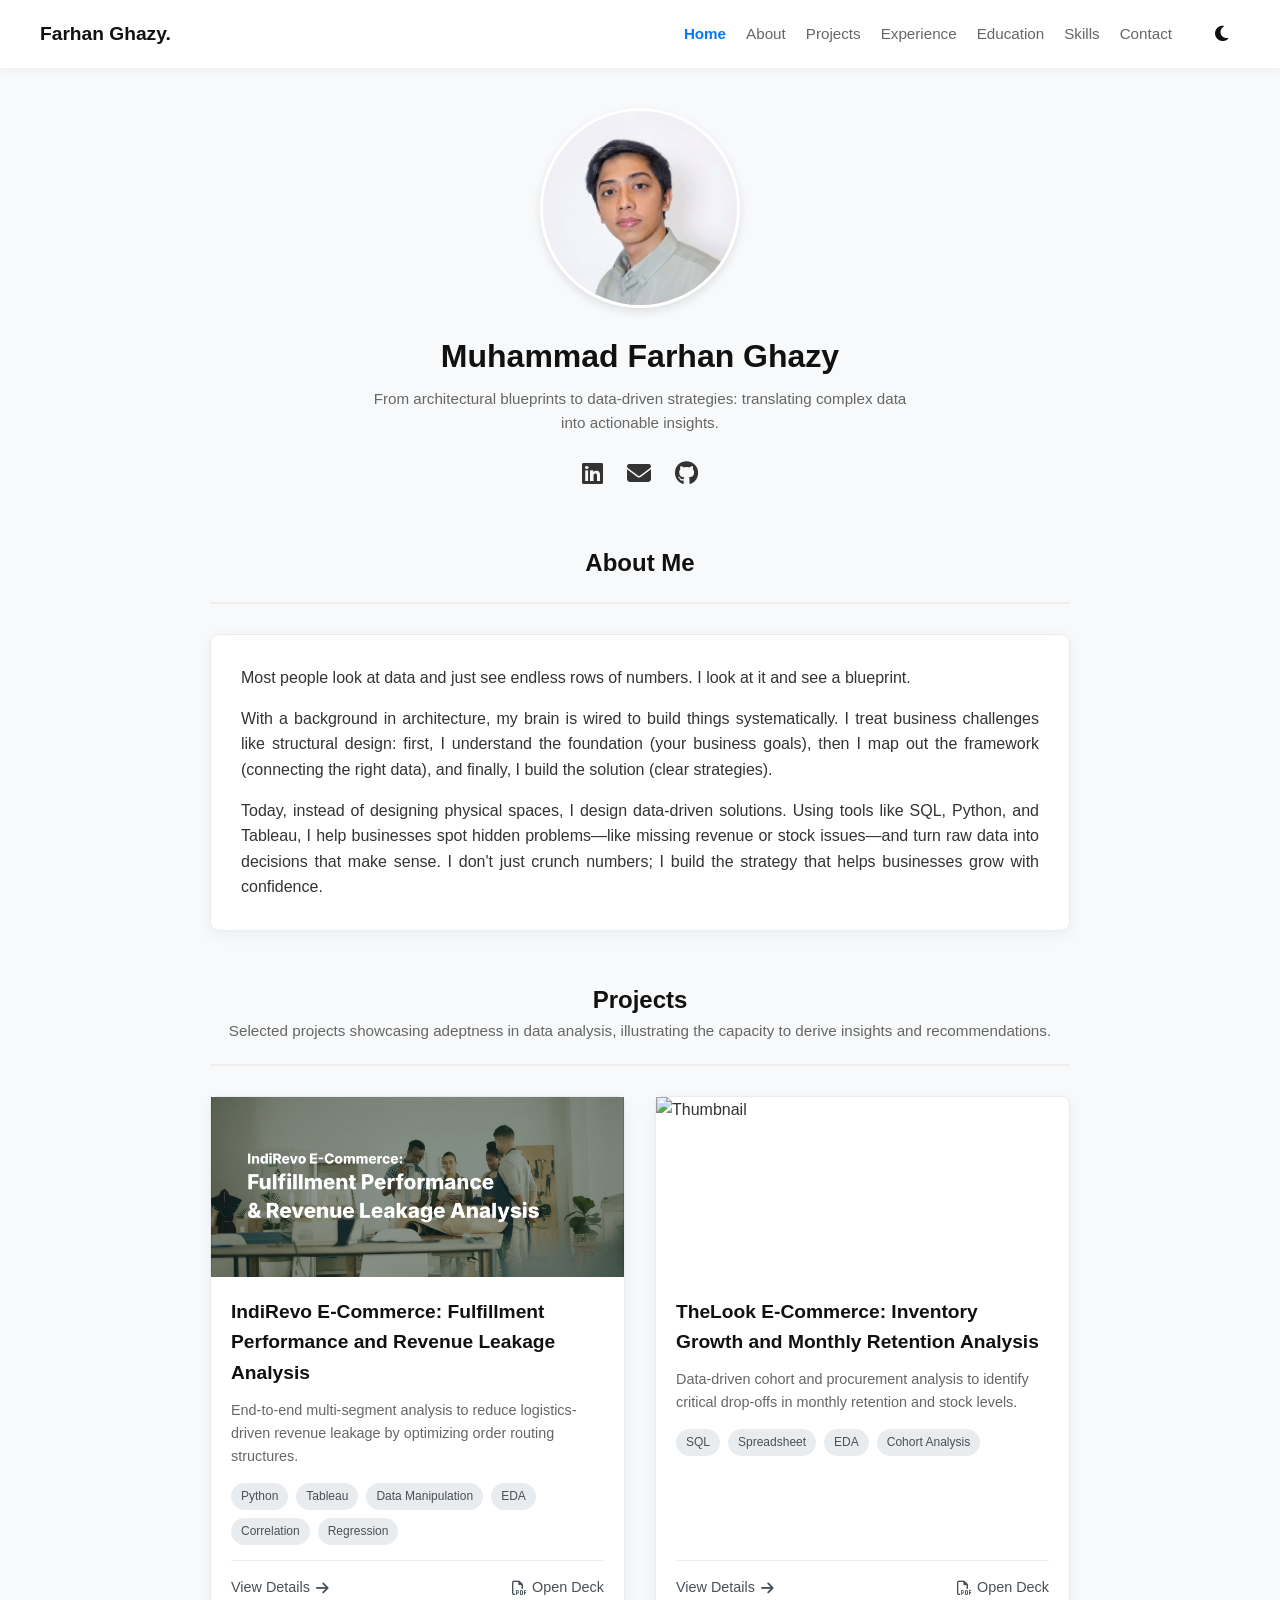
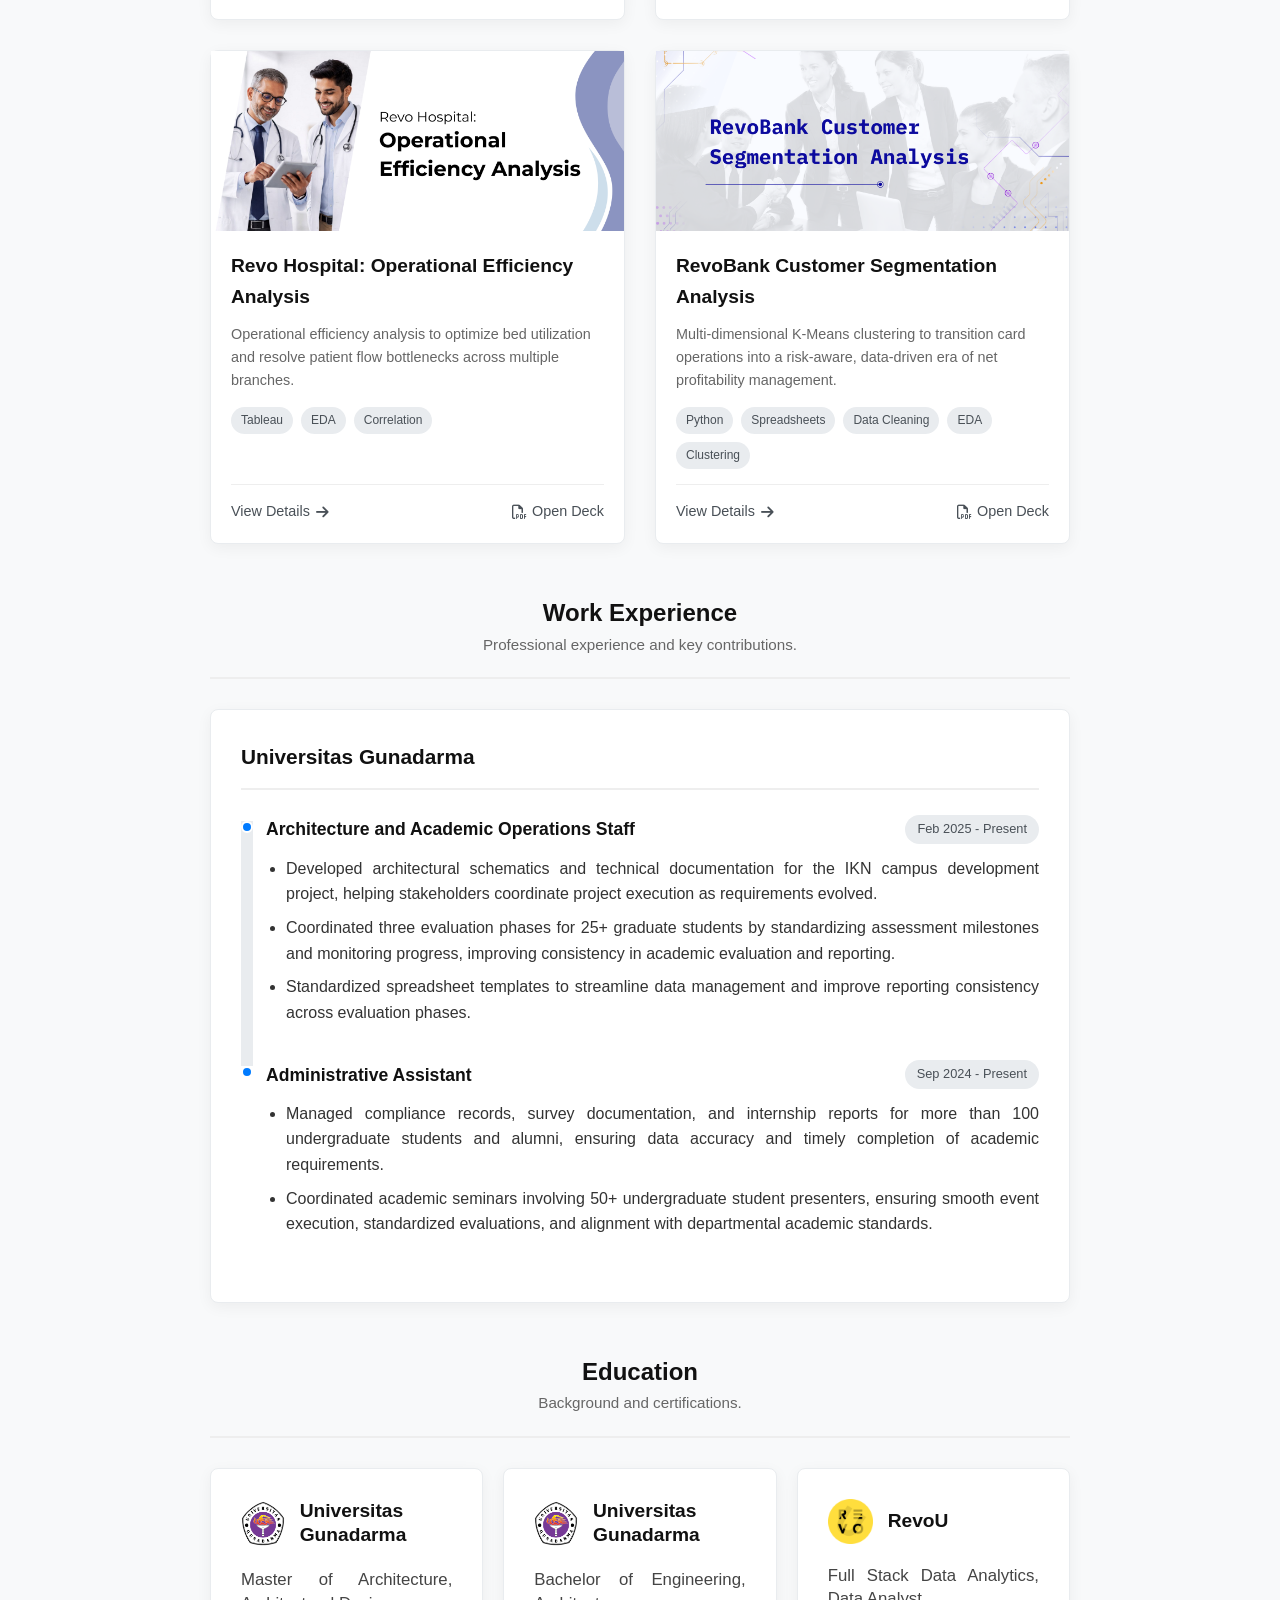
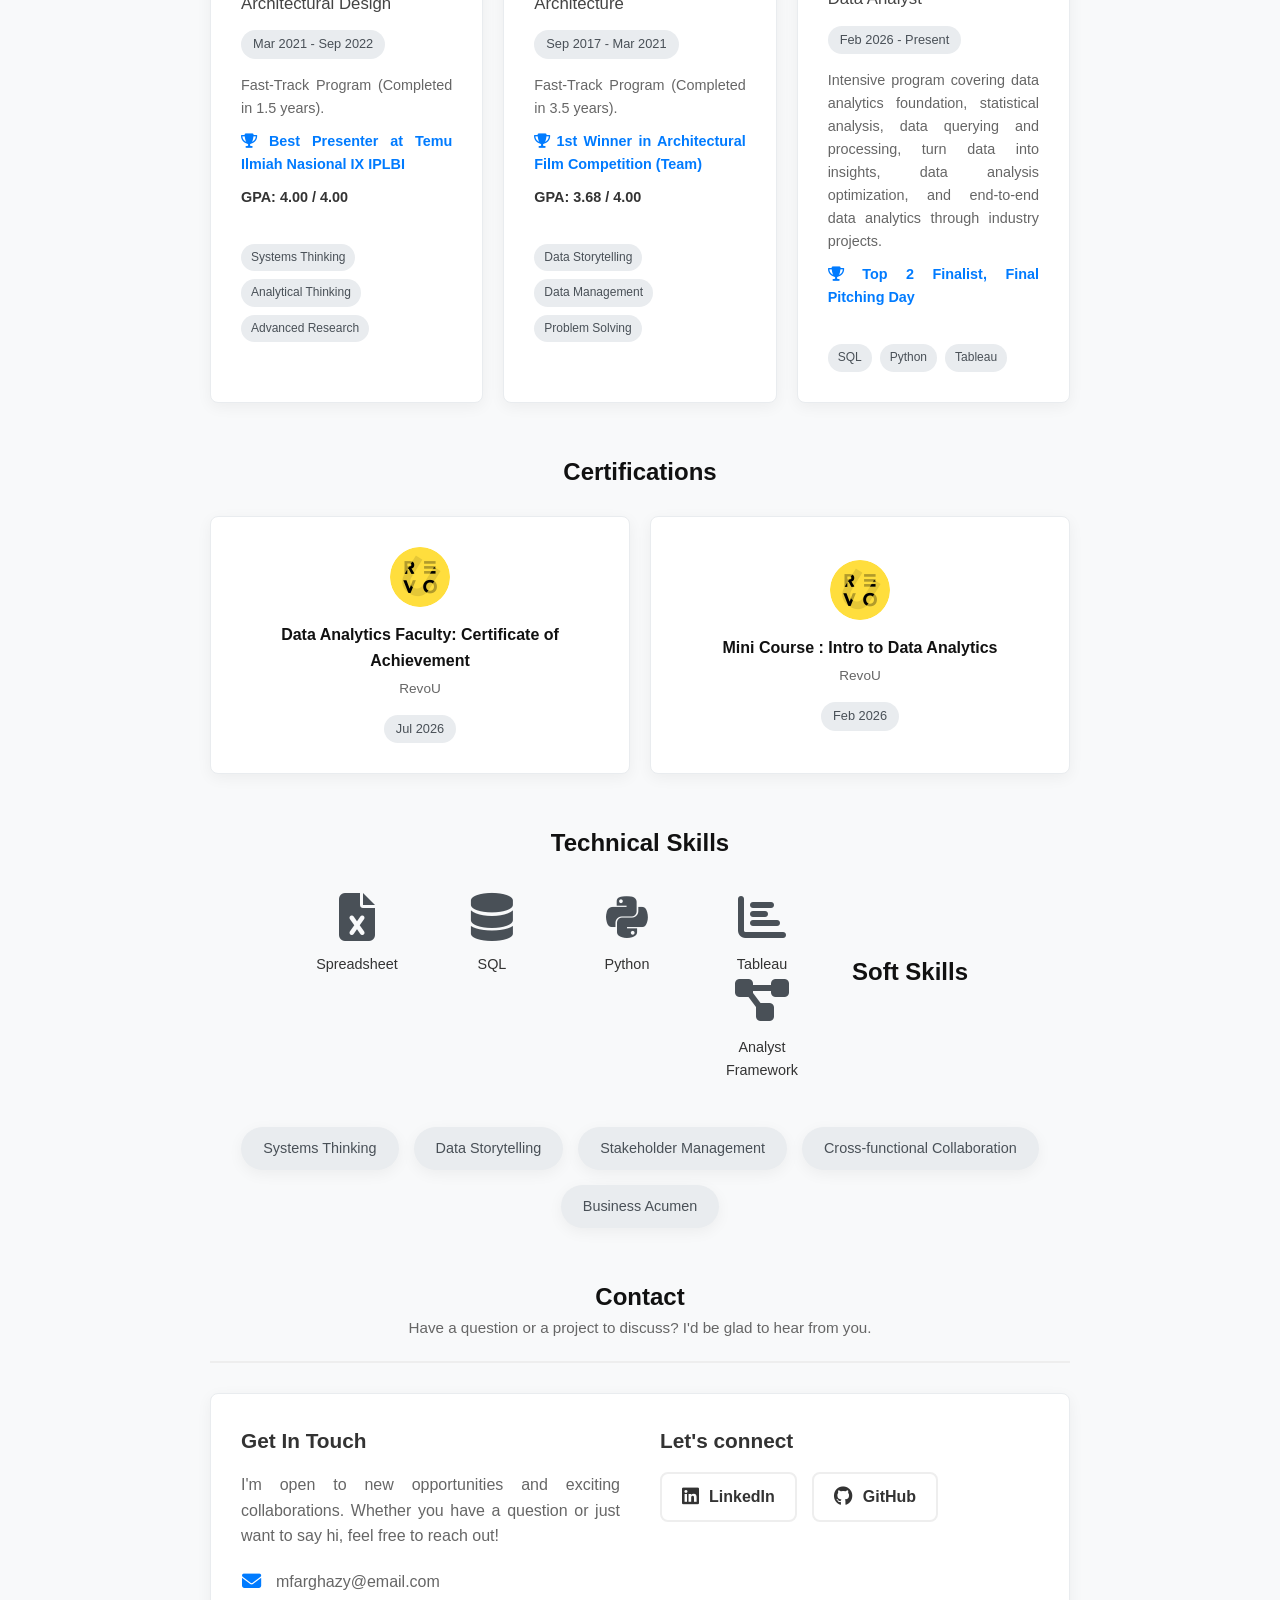
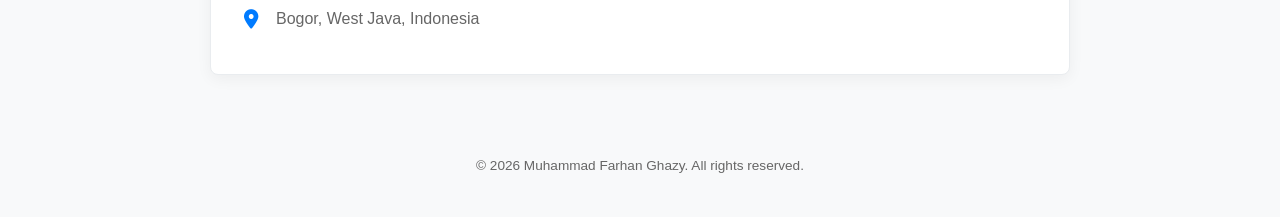
==== index.html @ daf6db49 "Add Analyst Framework to tech skills section" ====
<!DOCTYPE html>
<html lang="id">
<head>
    <meta charset="UTF-8">
    <meta name="viewport" content="width=device-width, initial-scale=1.0">
    <title>Muhammad Farhan Ghazy - Portfolio</title>
    <link rel="stylesheet" href="style.css">
    <link rel="stylesheet" href="https://cdnjs.cloudflare.com/ajax/libs/font-awesome/6.4.0/css/all.min.css">
</head>
<body>

    <nav class="navbar">
        <div class="nav-container">
            <span class="logo">Farhan Ghazy.</span>
            <div class="nav-links">
                <a href="#home">Home</a>
                <a href="#about">About</a>
                <a href="#projects">Projects</a>
                <a href="#experience">Experience</a>
                <a href="#education">Education</a>
                <a href="#skills">Skills</a>
                <a href="#contact">Contact</a>
                
                <button id="theme-toggle" class="theme-toggle-btn" title="Switch to dark mode">
                    <i class="fas fa-moon"></i>
                </button>
            </div>
        </div>
    </nav>

    <header id="home" class="profile-container">
        <img src="profile.jpeg" alt="Foto Profil" class="profile-img">
        <h1>Muhammad Farhan Ghazy</h1>
        <p class="bio">From architectural blueprints to data-driven strategies: translating complex data into actionable insights.</p>
        
        <div class="social-links">
            <a href="https://www.linkedin.com/in/muhammad-farhan-ghazy/" target="_blank"><i class="fab fa-linkedin"></i></a>
            <a href="mailto:mfarghazy@email.com"><i class="fas fa-envelope"></i></a>
            <a href="https://github.com/mfarghazy" target="_blank"><i class="fab fa-github"></i></a>
        </div>
    </header>

    <section id="about" class="portfolio-section">
        <h2 class="center-title" style="border-bottom: none; padding-bottom: 0;">About Me</h2>
        <p style="text-align: center; color: var(--text-muted); font-size: 0.95rem; margin-top: -10px; margin-bottom: 30px; border-bottom: 2px solid var(--border-divider); padding-bottom: 20px;">
        </p>
        
        <div class="company-card" style="margin-top: 0;">
            <p style="margin-bottom: 15px;">Most people look at data and just see endless rows of numbers. I look at it and see a blueprint.</p> 
           <p style="margin-bottom: 15px;">With a background in architecture, my brain is wired to build things systematically. I treat business challenges like structural design: first, I understand the foundation (your business goals), then I map out the framework (connecting the right data), and finally, I build the solution (clear strategies).</p>
            <p>Today, instead of designing physical spaces, I design data-driven solutions. Using tools like SQL, Python, and Tableau, I help businesses spot hidden problems—like missing revenue or stock issues—and turn raw data into decisions that make sense. I don't just crunch numbers; I build the strategy that helps businesses grow with confidence.</p>
        </div>
    </section>

    <script>
        const toggleBtn = document.querySelector('#theme-toggle');
        const icon = toggleBtn.querySelector('i');
        const currentTheme = localStorage.getItem('theme');

        // Cek tema yang tersimpan
        if (currentTheme) {
            document.body.classList.add(currentTheme);
            if (currentTheme === 'dark-mode') {
                icon.classList.replace('fa-moon', 'fa-sun');
                toggleBtn.title = "Switch to light mode";
            }
        }

        // Fungsi saat tombol di-klik
        toggleBtn.addEventListener('click', function() {
            document.body.classList.toggle('dark-mode');
            
            if (document.body.classList.contains('dark-mode')) {
                localStorage.setItem('theme', 'dark-mode');
                icon.classList.replace('fa-moon', 'fa-sun');
                toggleBtn.title = "Switch to light mode";
            } else {
                localStorage.setItem('theme', 'light-mode');
                icon.classList.replace('fa-sun', 'fa-moon');
                toggleBtn.title = "Switch to dark mode";
            }    
        });
    </script>

    <!-- ================= PROJECTS SECTION ================= -->
    <section id="projects" class="portfolio-section" style="margin-top: 50px;">
    <h2 class="center-title" style="border-bottom: none; padding-bottom: 0;">Projects</h2>
<p style="text-align: center; color: var(--text-muted); font-size: 0.95rem; margin-top: -10px; margin-bottom: 30px; border-bottom: 2px solid var(--border-divider); padding-bottom: 20px;">
    Selected projects showcasing adeptness in data analysis, illustrating the capacity to derive insights and recommendations.
    </p>
        
        <div class="projects-grid">
            
            <!-- Project 1 -->
            <div class="project-card">
                <img src="Thumbnail_1.png" alt="Thumbnail" class="project-thumb">
                <div class="project-info">
                    <h3>IndiRevo E-Commerce: Fulfillment Performance and Revenue Leakage Analysis</h3>
                    <p>End-to-end multi-segment analysis to reduce logistics-driven revenue leakage by optimizing order routing structures.</p>
                    <div class="tags">
                        <span>Python</span>
                        <span>Tableau</span>
                        <span>Data Manipulation</span>
                        <span>EDA</span>
                        <span>Correlation</span>
                        <span>Regression</span>
                    </div>
                    <div class="project-actions">
                        <a href="project-detail-1.html" class="btn-link">View Details <i class="fas fa-arrow-right"></i></a>
                        <a href="https://drive.google.com/file/d/1cRyJ2Ip1zUBde_OfIwskFZYSJFbpzaQB/view?usp=drive_link" target="_blank" class="btn-slide">
                            <i class="far fa-file-pdf"></i> Open Deck
                        </a>
                    </div>
                </div>
            </div> <!-- Tambahan </div> untuk menutup project-card 1 -->

            <!-- Project 2 -->
            <div class="project-card">
                <img src="Thumbnail_2.png" alt="Thumbnail" class="project-thumb">
                <div class="project-info">
                    <h3>TheLook E-Commerce: Inventory Growth and Monthly Retention Analysis</h3>
                    <p>Data-driven cohort and procurement analysis to identify critical drop-offs in monthly retention and stock levels.</p>
                    <div class="tags">
                        <span>SQL</span>
                        <span>Spreadsheet</span>
                        <span>EDA</span>
                        <span>Cohort Analysis</span>
                    </div>
                    <div class="project-actions">
                        <a href="project-detail-2.html" class="btn-link">View Details <i class="fas fa-arrow-right"></i></a>
                        <a href="https://drive.google.com/file/d/1aUsldhvN1yR_og34I0c8PDr_A37j2wpV/view?usp=drive_link" target="_blank" class="btn-slide">
                            <i class="far fa-file-pdf"></i> Open Deck
                        </a>
                    </div>
                </div>
            </div> <!-- Tambahan </div> untuk menutup project-card 2 -->

            <!-- Project 3 -->
            <div class="project-card">
                <img src="Thumbnail_3.png" alt="Thumbnail" class="project-thumb">
                <div class="project-info">
                    <h3>Revo Hospital: Operational Efficiency Analysis</h3>
                    <p>Operational efficiency analysis to optimize bed utilization and resolve patient flow bottlenecks across multiple branches.</p>
                    <div class="tags">
                        <span>Tableau</span>
                        <span>EDA</span>
                        <span>Correlation</span>
                    </div> <!-- Tambahan </div> untuk menutup div.tags yang sebelumnya hilang -->
                    <div class="project-actions">
                        <a href="project-detail-3.html" class="btn-link">View Details <i class="fas fa-arrow-right"></i></a>
                        <a href="https://drive.google.com/file/d/1rYJ2wE2Q8lJhTeyV_P7HAEXwkACeuROL/view?usp=drive_link" target="_blank" class="btn-slide">
                            <i class="far fa-file-pdf"></i> Open Deck
                        </a>
                    </div>
                </div>
            </div> <!-- Tambahan </div> untuk menutup project-card 3 -->

            <!-- Project 4 -->
            <div class="project-card">
                <img src="Thumbnail_4.png" alt="Thumbnail" class="project-thumb">
                <div class="project-info">
                    <h3>RevoBank Customer Segmentation Analysis</h3>
                    <p>Multi-dimensional K-Means clustering to transition card operations into a risk-aware, data-driven era of net profitability management.</p>
                    <div class="tags">
                        <span>Python</span>
                        <span>Spreadsheets</span>
                        <span>Data Cleaning</span>
                        <span>EDA</span>
                        <span>Clustering</span>
                    </div> <!-- Tambahan </div> untuk menutup div.tags yang sebelumnya hilang -->
                    <div class="project-actions">
                        <a href="project-detail-4.html" class="btn-link">View Details <i class="fas fa-arrow-right"></i></a>
                        <a href="https://drive.google.com/file/d/11ilKEZANqATB3ypK3zhtboncUJk_o430/view?usp=drive_link" target="_blank" class="btn-slide">
                            <i class="far fa-file-pdf"></i> Open Deck
                        </a>
                    </div>
                </div>
            </div> <!-- Tambahan </div> untuk menutup project-card 4 -->

        </div>
    </section>
    
    <!-- ================= WORK EXPERIENCE SECTION ================= -->
    <section id="experience" class="portfolio-section" style="margin-top: 50px;">
    <h2 class="center-title" style="border-bottom: none; padding-bottom: 0;">Work Experience</h2>
<p style="text-align: center; color: var(--text-muted); font-size: 0.95rem; margin-top: -10px; margin-bottom: 30px; border-bottom: 2px solid var(--border-divider); padding-bottom: 20px;">
    Professional experience and key contributions.
    </p>

    <!-- Kontainer utama berlatar putih/light tone -->
    <div class="company-card">
        <div class="company-header">
            <div class="company-info">
                <h3>Universitas Gunadarma</h3>
            </div>
        </div>

        <div class="roles-timeline">
            
            <!-- Role 1 -->
            <div class="role-item">
                <div class="role-badge-dot"></div>
                <div class="role-header">
                    <h4>Architecture and Academic Operations Staff</h4>
                    <span class="date-badge">Feb 2025 - Present</span>
                </div>
                <ul class="experience-bullets">
                    <li>Developed architectural schematics and technical documentation for the IKN campus development project, helping stakeholders coordinate project execution as requirements evolved.</li>
                    <li>Coordinated three evaluation phases for 25+ graduate students by standardizing assessment milestones and monitoring progress, improving consistency in academic evaluation and reporting.</li>
                    <li>Standardized spreadsheet templates to streamline data management and improve reporting consistency across evaluation phases.</li>
                </ul>
            </div>

            <!-- Role 2 -->
            <div class="role-item">
                <div class="role-badge-dot"></div>
                <div class="role-header">
                    <h4>Administrative Assistant</h4>
                    <span class="date-badge">Sep 2024 - Present</span>
                </div>
                <ul class="experience-bullets">
                    <li>Managed compliance records, survey documentation, and internship reports for more than 100 undergraduate students and alumni, ensuring data accuracy and timely completion of academic requirements.</li>
                    <li>Coordinated academic seminars involving 50+ undergraduate student presenters, ensuring smooth event execution, standardized evaluations, and alignment with departmental academic standards.</li>
                </ul>
            </div>

        </div>
    </div>
</section>

                  <!-- ================= EDUCATION SECTION ================= -->
    <section id="education" class="portfolio-section" style="margin-top: 50px;">
    <h2 class="center-title" style="border-bottom: none; padding-bottom: 0;">Education</h2>
<p style="text-align: center; color: var(--text-muted); font-size: 0.95rem; margin-top: -10px; margin-bottom: 30px; border-bottom: 2px solid var(--border-divider); padding-bottom: 20px;">
    Background and certifications.
</p>

    <div class="education-grid">
        
        <div class="company-card education-card">
            <div class="edu-header">
                <img src="Logo_universitas gunadarma.png" alt="Logo" class="edu-logo-small">
                <h3>Universitas Gunadarma</h3>
            </div>
            
           <h4>Master of Architecture, Architectural Design</h4>
            <span class="date-badge">Mar 2021 - Sep 2022</span>
            
            <p class="edu-desc" style="margin-top: 15px; font-size: 0.9rem; color: var(--text-muted);">
                Fast-Track Program (Completed in 1.5 years).
            </p>
            <p class="edu-gpa" style="margin-top: 10px; font-weight: 600; font-size: 0.9rem; color: var(--accent-color);">
                <i class="fas fa-trophy"></i> Best Presenter at Temu Ilmiah Nasional IX IPLBI
            </p>
            <p class="edu-gpa" style="margin-top: 10px; font-weight: 600; font-size: 0.9rem;">
                GPA: 4.00 / 4.00
            </p>
        <div class="tags" style="margin-top: 15px; margin-bottom: 0;">
            <span>Systems Thinking</span>
            <span>Analytical Thinking</span>
            <span>Advanced Research</span>
        </div>
    </div>

        <div class="company-card education-card">
            <div class="edu-header">
                <img src="Logo_universitas gunadarma.png" alt="Logo" class="edu-logo-small">
                <h3>Universitas Gunadarma</h3>
            </div>
            
            <h4>Bachelor of Engineering, Architecture</h4>
            <span class="date-badge">Sep 2017 - Mar 2021</span>
            
           <p class="edu-desc" style="margin-top: 15px; font-size: 0.9rem; color: var(--text-muted);">
                Fast-Track Program (Completed in 3.5 years).
            </p>
            <p class="edu-gpa" style="margin-top: 10px; font-weight: 600; font-size: 0.9rem; color: var(--accent-color);">
                <i class="fas fa-trophy"></i> 1st Winner in Architectural Film Competition (Team)
            </p>
            <p class="edu-gpa" style="margin-top: 10px; font-weight: 600; font-size: 0.9rem;">
                GPA: 3.68 / 4.00
            </p>
        <div class="tags" style="margin-top: 15px; margin-bottom: 0;">
            <span>Data Storytelling</span>
            <span>Data Management</span>
            <span>Problem Solving</span>
        </div>
       </div>

        <div class="company-card education-card">
            <div class="edu-header">
                <img src="Logo_revou.png" alt="Logo" class="edu-logo-small">
                <h3>RevoU</h3>
            </div>
            
            <h4>Full Stack Data Analytics, Data Analyst</h4>
            <span class="date-badge">Feb 2026 - Present</span>
            
            <p class="edu-desc" style="margin-top: 15px; font-size: 0.9rem; color: var(--text-muted);">
                Intensive program covering data analytics foundation, statistical analysis, data querying and processing, turn data into insights, data analysis optimization, and end-to-end data analytics through industry projects.
            </p>
            <p class="edu-gpa" style="margin-top: 10px; font-weight: 600; font-size: 0.9rem; color: var(--accent-color);">
                <i class="fas fa-trophy"></i> Top 2 Finalist, Final Pitching Day
            </p>
        <!-- TAMBAHKAN TAGS MINI DI SINI -->
    <div class="tags" style="margin-top: 15px; margin-bottom: 0;">
        <span>SQL</span>
        <span>Python</span>
        <span>Tableau</span>
    </div>
</div>
        
</section>

<!-- ================= CERTIFICATIONS SECTION ================= -->
<section id="certifications" class="portfolio-section" style="margin-top: 50px;">
    <h2 style="text-align: center; border-bottom: none; padding-bottom: 0;">Certifications</h2>

    <!-- TAMBAHKAN PEMBUNGKUS GRID DI SINI -->
    <div class="certifications-grid">
        
        <!-- Sertifikat 1 -->
        <div class="company-card cert-card">
            <img src="Logo_revou.png" alt="Logo" class="cert-logo">
            <h4>Data Analytics Faculty: Certificate of Achievement</h4>
            <p>RevoU</p>
            <span class="date-badge">Jul 2026</span>
        </div>
    
        <!-- Sertifikat 2 -->
        <div class="company-card cert-card">
            <img src="Logo_revou.png" alt="Logo" class="cert-logo">
            <h4>Mini Course : Intro to Data Analytics</h4>
            <p>RevoU</p>
            <span class="date-badge">Feb 2026</span>
        </div>
    
    </div> <!-- Tag penutup grid -->
</section>

   <!-- ================= ADDITIONAL NOTES ================= --> 
    <section id="skills" class="portfolio-section" style="margin-top: 50px; margin-bottom: 50px; text-align: center;">

    <h2 style="border-bottom: none; padding-bottom: 0; margin-bottom: 30px;">Technical Skills</h2>
    <div class="tech-skills-container">
        <div class="tech-skill-item">
            <i class="fas fa-file-excel"></i>
            <span>Spreadsheet</span>
        </div>
        <div class="tech-skill-item">
            <i class="fas fa-database"></i>
            <span>SQL</span>
        </div>
        <div class="tech-skill-item">
            <i class="fab fa-python"></i>
            <span>Python</span>
        </div>
        <div class="tech-skill-item">
            <i class="fas fa-chart-bar"></i>
            <span>Tableau</span>
       <div class="tech-skill-item">
        <i class="fas fa-project-diagram"></i>
        <span>Analyst Framework</span>
        </div>
    </div>

    <h2 style="border-bottom: none; padding-bottom: 0; margin-top: 60px; margin-bottom: 30px;">Soft Skills</h2>
    <div class="soft-skills-container">
        <span class="soft-skill-pill">Systems Thinking</span>
        <span class="soft-skill-pill">Data Storytelling</span>
        <span class="soft-skill-pill">Stakeholder Management</span>
        <span class="soft-skill-pill">Cross-functional Collaboration</span>
        <span class="soft-skill-pill">Business Acumen</span>
    </div>

</section>
    
<!-- ================= CONTACT SECTION ================= -->
<section id="contact" class="portfolio-section" style="margin-top: 50px; margin-bottom: 80px;">
    <h2 class="center-title" style="border-bottom: none; padding-bottom: 0;">Contact</h2>
    <p style="text-align: center; color: var(--text-muted); font-size: 0.95rem; margin-top: -10px; margin-bottom: 30px; border-bottom: 2px solid var(--border-divider); padding-bottom: 20px;">
        Have a question or a project to discuss? I'd be glad to hear from you.
    </p>

    <div class="company-card contact-grid">
        <!-- Kolom Kiri: Informasi Kontak -->
        <div class="contact-info">
            <h3 style="margin-bottom: 15px; font-size: 1.3rem;">Get In Touch</h3>
            <p style="margin-bottom: 20px; color: var(--text-muted);">I'm open to new opportunities and exciting collaborations. Whether you have a question or just want to say hi, feel free to reach out!</p>
            
            <div class="contact-details">
                <p><i class="fas fa-envelope"></i> <a href="mailto:mfarghazy@email.com">mfarghazy@email.com</a></p>
                <p><i class="fas fa-map-marker-alt"></i> Bogor, West Java, Indonesia</p>
            </div>
        </div>
        
        <!-- Kolom Kanan: Tombol Sosial Media -->
        <div class="contact-social">
            <h3 style="margin-bottom: 15px; font-size: 1.3rem;">Let's connect</h3>
            <div class="social-buttons">
                <a href="https://www.linkedin.com/in/muhammad-farhan-ghazy/" target="_blank" class="btn-social">
                    <i class="fab fa-linkedin"></i> LinkedIn
                </a>
               <a href="https://github.com/mfarghazy" target="_blank" class="btn-social">
                    <i class="fab fa-github"></i> GitHub
                </a>
            </div>
        </div>
    </div>
</section>
    
    <footer>
        <p>&copy; 2026 Muhammad Farhan Ghazy. All rights reserved.</p>
    </footer>

<!-- ================= ACTIVE NAV ================= -->
<script>
    const sections = document.querySelectorAll("section, header");
    const navLinks = document.querySelectorAll(".nav-links a");

    window.addEventListener("scroll", () => {
        let current = "";

        sections.forEach((section) => {
            const sectionTop = section.offsetTop;
            // Angka 150 adalah jarak toleransi dari atas layar sebelum navigasi berganti
            if (window.scrollY >= sectionTop - 150) {
                if (section.getAttribute("id")) {
                    current = section.getAttribute("id");
                }
            }
        });

        // --- TAMBAHAN KODE BARU ---
        // Deteksi jika scroll sudah mencapai titik paling bawah halaman (dengan toleransi 10px)
        if ((window.innerHeight + Math.round(window.scrollY)) >= document.body.offsetHeight - 10) {
            current = "contact"; // Paksa menu aktif ke contact
        }
        // --------------------------

        navLinks.forEach((link) => {
            link.classList.remove("active");
            if (link.getAttribute("href") === `#${current}`) {
                link.classList.add("active");
            }
        });
    });
</script>
    
</body>
</html>
---- style.css ----
/* ================= CSS VARIABLES (THEME COLORS) ================= */
:root {
    /* --- Light Mode Colors (Default) --- */
    --bg-body: #f8f9fa;
    --bg-card: #ffffff;
    --bg-nav: #ffffff;
    
    --text-primary: #333333;
    --text-heading: #111111;
    --text-subheading: #444444; /* Untuk H4 dan teks yang tidak terlalu gelap */
    --text-muted: #666666; /* Untuk deskripsi, bio, info */
    
    --accent-color: #007bff; /* Biru utama */
    
    --border-color: #e9ecef;
    --border-divider: #eeeeee;
    
    --bg-badge: #e9ecef; /* Background untuk tags dan date badge */
    --text-badge: #495057; /* Teks untuk tags dan date badge */
    
    --shadow-card: 0 4px 15px rgba(0, 0, 0, 0.05);
    
    --timeline-line: #e9ecef;
    --timeline-dot-border: #ffffff;
    
    --highlight-bg: rgba(0, 123, 255, 0.05);
    --btn-social-hover: #f8f9fa;
}

body.dark-mode {
    /* --- Dark Mode Colors --- */
    --bg-body: #121212;
    --bg-card: #1e1e1e;
    --bg-nav: #1e1e1e;
    
    --text-primary: #e0e0e0;
    --text-heading: #ffffff;
    --text-subheading: #cccccc;
    --text-muted: #aaaaaa;
    
    --accent-color: #66b2ff; /* Biru terang untuk dark mode */
    
    --border-color: #333333;
    --border-divider: #333333;
    
    --bg-badge: #333333;
    --text-badge: #e0e0e0;
    
    --shadow-card: 0 4px 15px rgba(255, 255, 255, 0.05);
    
    --timeline-line: #444444;
    --timeline-dot-border: #1e1e1e;
    
    --highlight-bg: rgba(102, 178, 255, 0.1);
    --btn-social-hover: #2a2a2a;
}


/* ================= GENERAL SETTING ================= */
* {
    margin: 0;
    padding: 0;
    box-sizing: border-box;
    font-family: 'Segoe UI', Tahoma, Geneva, Verdana, sans-serif;
}

html {
    scroll-behavior: smooth;
    scroll-padding-top: 80px; 
}

body {
    background-color: var(--bg-body);
    color: var(--text-primary);
    line-height: 1.6;
    padding: 0;
    transition: background-color 0.3s, color 0.3s; /* Transisi halus saat ganti tema */
}

/* ================= PROFILE SECTION ================= */
.profile-container {
    text-align: center;
    max-width: 600px;
    margin: 0 auto 50px auto;
    padding: 40px 20px 0 20px;
}

.profile-img {
    width: 200px;
    height: 200px;
    border-radius: 50%;
    object-fit: cover;
    margin-bottom: 15px;
    border: 3px solid var(--bg-card);
    box-shadow: 0 4px 10px rgba(0,0,0,0.1);
}

.profile-container h1 {
    font-size: 2rem;
    margin-bottom: 5px;
    color: var(--text-heading);
}

.bio {
    font-size: 0.95rem;
    color: var(--text-muted);
    margin-bottom: 20px;
}

.social-links a {
    color: var(--text-primary);
    font-size: 1.5rem;
    margin: 0 10px;
    transition: color 0.3s;
}

.social-links a:hover {
    color: var(--accent-color);
}

/* ================= GENERAL TYPOGRAPHY & COMPONENTS ================= */
.portfolio-section {
    max-width: 900px;
    margin: 0 auto;
    padding: 0 20px;
}

.portfolio-section h2 {
    font-size: 1.5rem;
    margin-bottom: 25px;
    border-bottom: 2px solid var(--border-color);
    padding-bottom: 10px;
    color: var(--text-heading);
}

.portfolio-section h2.center-title {
    text-align: center;
    border-bottom: none;
    margin-bottom: 10px;
}

.portfolio-section > p, .section-subtitle {
    color: var(--text-muted);
}

/* --- Base Cards --- */
.company-card, .project-card {
    background-color: var(--bg-card);
    border: 1px solid var(--border-color);
    border-radius: 8px;
    box-shadow: var(--shadow-card);
    transition: transform 0.3s, background-color 0.3s, border-color 0.3s;
}

.company-card {
    padding: 30px;
    text-align: justify;
    margin-top: 20px;
    margin-bottom: 40px;
}

/* --- Tags & Badges --- */
.tags {
    margin-bottom: 15px;
    display: flex;
    flex-wrap: wrap;
    gap: 8px;
}

.tags span, .date-badge {
    background-color: var(--bg-badge);
    color: var(--text-badge);
    font-size: 0.75rem;
    padding: 4px 10px;
    border-radius: 20px;
    font-weight: 500;
    display: inline-block;
}

.tags span {
    margin: 0;
}

.date-badge {
    font-size: 0.8rem;
    padding: 4px 12px;
}

/* --- Buttons & Links --- */
.btn-link, .btn-slide {
    display: inline-flex;
    align-items: center;
    gap: 6px;
    color: var(--text-badge); 
    text-decoration: none;
    font-size: 0.9rem;
    font-weight: 500;
    transition: color 0.3s ease; 
}

.btn-link:hover, .btn-slide:hover {
    color: var(--accent-color);
}

/* ================= PROJECTS SECTION ================= */
.projects-grid {
    display: grid;
    grid-template-columns: repeat(auto-fit, minmax(300px, 1fr));
    gap: 30px;
}

.project-card {
    background-color: var(--bg-card);
    border: 1px solid var(--border-color);
    border-radius: 8px;
    box-shadow: var(--shadow-card);
    transition: transform 0.3s, background-color 0.3s, border-color 0.3s;
    /* Tambahkan 3 baris di bawah ini */
    display: flex;
    flex-direction: column;
    height: 100%;
}

.project-thumb {
    width: 100%;
    height: 180px;
    object-fit: cover;
}

.project-info {
    padding: 20px;
    /* Tambahkan 3 baris di bawah ini */
    display: flex;
    flex-direction: column;
    flex-grow: 1;
}

.project-info h3 {
    font-size: 1.2rem;
    margin-bottom: 10px;
    color: var(--text-heading);
}

.project-info p {
    font-size: 0.9rem;
    color: var(--text-muted);
    margin-bottom: 15px;
}

.project-actions {
    display: flex;
    justify-content: space-between;
    align-items: center;
    margin-top: auto; /* Ubah baris ini dari 20px menjadi auto */
    border-top: 1px solid var(--border-divider);
    padding-top: 15px;
}

/* ================= WORK EXPERIENCE ================= */
.company-header {
    display: flex;
    align-items: center;
    gap: 15px;
    margin-bottom: 25px;
    border-bottom: 2px solid var(--border-divider);
    padding-bottom: 15px;
}

.company-info h3 {
    font-size: 1.3rem;
    margin: 0;
    color: var(--text-heading);
    font-weight: 600;
}

.roles-timeline {
    position: relative;
    padding-left: 25px;
}

.role-item {
    position: relative; 
    margin-bottom: 35px;
}

.role-item:not(:last-child)::before {
    content: '';
    position: absolute;
    left: -25px;
    top: 6px;
    width: 12px;
    height: calc(100% + 35px);
    background-color: var(--timeline-line);
    z-index: 1;
}

.role-badge-dot {
    position: absolute;
    left: -25px;            
    top: 6px;
    width: 12px;
    height: 12px;
    background-color: var(--accent-color); 
    border: 2px solid var(--timeline-dot-border);
    border-radius: 50%;
    z-index: 2;
}

.role-header {
    display: flex;
    justify-content: space-between;
    align-items: center;
    flex-wrap: wrap;
    gap: 10px;
    margin-bottom: 12px;
}

.role-header h4 {
    font-size: 1.1rem;
    margin: 0;
    color: var(--text-heading);
    font-weight: 600;
}

.experience-bullets {
    padding-left: 20px;
    margin-top: 10px;
}

.experience-bullets li {
    margin-bottom: 8px;
}

/* ================= EDUCATION SECTION ================= */
.education-grid {
    display: grid;
    grid-template-columns: repeat(auto-fit, minmax(250px, 1fr));
    gap: 20px;
}

.education-grid .company-card {
    margin-top: 0;
    margin-bottom: 0;
    display: flex;
    flex-direction: column;
    height: 100%; 
}

.education-card .tags {
    margin-top: auto; 
    padding-top: 20px; 
    margin-bottom: 0;
}

.edu-header {
    display: flex;
    align-items: center;
    gap: 15px;
    margin-bottom: 20px;
}

.edu-header .edu-logo-small {
    width: 45px;
    height: 45px;
    object-fit: contain;
    margin-bottom: 0;
}

.edu-header h3 {
    margin: 0;
    font-size: 1.2rem;
    line-height: 1.3;
    color: var(--text-heading);
}

.education-card h4 {
    font-size: 1.05rem;
    font-weight: 500;
    color: var(--text-subheading);
    line-height: 1.4;
    margin-bottom: 15px;
}

.education-card .date-badge {
    align-self: flex-start;
    background-color: var(--bg-badge); 
    color: var(--text-badge); 
}

/* --- Education Highlight (Prestasi & GPA) --- */
.edu-highlight {
    background-color: var(--highlight-bg);
    border-left: 3px solid var(--accent-color);
    padding: 12px 15px;
    margin: 15px 0;
    border-radius: 0 4px 4px 0;
}

.edu-highlight .edu-gpa {
    margin-top: 0; 
}

.edu-highlight .edu-gpa:not(:last-child) {
    margin-bottom: 8px; 
}

/* *Penting*: Memaksa warna ikon piala dan teks prestasi agar selalu mengikuti accent-color */
.edu-highlight p:has(.fa-trophy),
.edu-highlight p i.fa-trophy {
    color: var(--accent-color) !important;
}

/* ================= CERTIFICATION ================= */
.certifications-grid {
    display: grid;
    grid-template-columns: repeat(auto-fit, minmax(300px, 1fr));
    gap: 20px;
    margin-top: 25px;
}

.cert-card {
    text-align: center;
    padding: 30px 20px;
    display: flex;
    flex-direction: column;
    align-items: center;
    justify-content: center;
    margin-top: 0;      
    margin-bottom: 0;   
}

.cert-logo {
    width: 60px;
    height: 60px;
    border-radius: 50%;
    margin-bottom: 15px;
    object-fit: cover;
}

.cert-card h4 {
    font-size: 1rem;
    margin: 0 0 5px 0;
    color: var(--text-heading);
}

.cert-card p {
    font-size: 0.85rem;
    color: var(--text-muted);
    margin: 0 0 15px 0;
}

/* ================= SKILLS ================= */
.tech-skills-container {
    display: flex;
    justify-content: center;
    gap: 45px;
    flex-wrap: wrap;
}

.tech-skill-item {
    display: flex;
    flex-direction: column;
    align-items: center;
    width: 90px;
}

.tech-skill-item i {
    font-size: 3rem; 
    color: var(--text-badge); 
    margin-bottom: 12px;
    transition: transform 0.3s ease, color 0.3s ease;
}

.tech-skill-item span {
    font-size: 0.9rem;
    font-weight: 500;
    color: var(--text-primary);
}

.tech-skill-item:hover i {
    transform: translateY(-8px);
    color: var(--accent-color); 
}

.soft-skills-container {
    display: flex;
    justify-content: center;
    gap: 15px;
    flex-wrap: wrap;
    max-width: 800px;
    margin: 0 auto;
}

.soft-skill-pill {
    background-color: var(--bg-badge); 
    color: var(--text-badge);
    padding: 10px 22px;
    border-radius: 30px; 
    font-size: 0.9rem;
    font-weight: 500;
    transition: background-color 0.3s ease, transform 0.3s ease, color 0.3s ease;
    box-shadow: var(--shadow-card);
}

.soft-skill-pill:hover {
    background-color: var(--accent-color); 
    color: #ffffff; /* Selalu putih saat di-hover */
    transform: translateY(-3px);
}

/* ================= CONTACT ================= */
.contact-grid {
    display: grid;
    grid-template-columns: repeat(auto-fit, minmax(280px, 1fr));
    gap: 40px;
    padding: 30px;
}

.contact-details p {
    display: flex;
    align-items: center;
    margin-bottom: 12px;
    font-weight: 500;
    color: var(--text-muted);
}

.contact-details p i {
    color: var(--accent-color);
    font-size: 1.2rem;
    margin-right: 15px;
    width: 20px;
    text-align: center;
}

.contact-details a {
    text-decoration: none;
    color: inherit;
    transition: color 0.3s;
}

.contact-details a:hover {
    color: var(--accent-color);
}

.social-buttons {
    display: flex;
    flex-wrap: wrap;
    gap: 15px;
}

.btn-social {
    display: inline-flex;
    align-items: center;
    gap: 10px;
    padding: 10px 20px;
    border: 2px solid var(--border-divider);
    border-radius: 8px;
    text-decoration: none;
    color: var(--text-primary);
    font-weight: 600;
    transition: all 0.3s ease;
}

.btn-social i {
    font-size: 1.2rem;
}

.btn-social:hover {
    border-color: var(--accent-color);
    color: var(--accent-color);
    background-color: var(--btn-social-hover);
    transform: translateY(-3px);
}

footer {
    text-align: center;
    margin-top: 60px;
    font-size: 0.85rem;
    color: var(--text-muted);
    padding-bottom: 40px;
}

/* ================= NAVBAR & TOGGLE ================= */
.navbar {
    background-color: var(--bg-nav); 
    padding: 15px 30px;
    position: sticky;
    top: 0;
    z-index: 1000;
    box-shadow: 0 2px 10px rgba(0,0,0,0.05); 
    transition: background-color 0.3s;
}

body.dark-mode .navbar {
    box-shadow: 0 2px 10px rgba(0,0,0,0.5);
}

.nav-container {
    display: flex;
    justify-content: space-between;
    align-items: center;
    max-width: 1200px;
    margin: 0 auto;
}

.navbar .logo {
    color: var(--text-heading); 
    font-weight: bold;
    font-size: 1.2rem;
}

.nav-links {
    display: flex;
    align-items: center;
    gap: 20px;
}

.nav-links a {
    color: var(--text-muted); 
    text-decoration: none;
    font-size: 0.95rem;
    font-weight: 500;
    transition: color 0.3s;
}

.nav-links a:hover {
    color: var(--accent-color); 
}

.nav-links a.active {
    color: var(--accent-color); 
    font-weight: 700; 
}

/* --- Theme Toggle Button --- */
.theme-toggle-btn {
    background-color: transparent;
    border: none;
    border-radius: 8px; 
    width: 38px;
    height: 38px;
    display: flex;
    align-items: center;
    justify-content: center;
    cursor: pointer;
    transition: transform 0.2s;
    margin-left: 10px;
}

.theme-toggle-btn i {
    color: var(--text-heading); 
    font-size: 1.1rem;
    transition: color 0.3s;
}

.theme-toggle-btn:hover {
    transform: translateY(-2px);
}

.theme-toggle-btn:hover i {
    color: var(--accent-color);
}

body.dark-mode .theme-toggle-btn i {
    color: #f8f9fa; /* Warna kuning/terang spesifik untuk ikon matahari */
}

body.dark-mode .theme-toggle-btn:hover i {
    color: var(--accent-color);
}

/* ================= MEDIA QUERIES ================= */
@media (max-width: 768px) {
    .education-grid {
        grid-template-columns: 1fr;
    }
    
    /* --- Navigasi HP saja (Hanya aktif jika layar < 768px) --- */
    .nav-container {
        flex-direction: column; 
        gap: 5px;
    }

    .nav-links {
        width: 100%;
        overflow-x: auto; 
        padding-bottom: 5px;
        justify-content: flex-start;
        gap: 15px;
        -ms-overflow-style: none;
        scrollbar-width: none;
    }

    .nav-links::-webkit-scrollbar {
        display: none; 
    }

    .navbar {
        padding: 5px 10px; 
    }

    .nav-links a {
        font-size: 0.85rem; 
    }

    .theme-toggle-btn {
        width: 30px;
        height: 30px;
    }
}
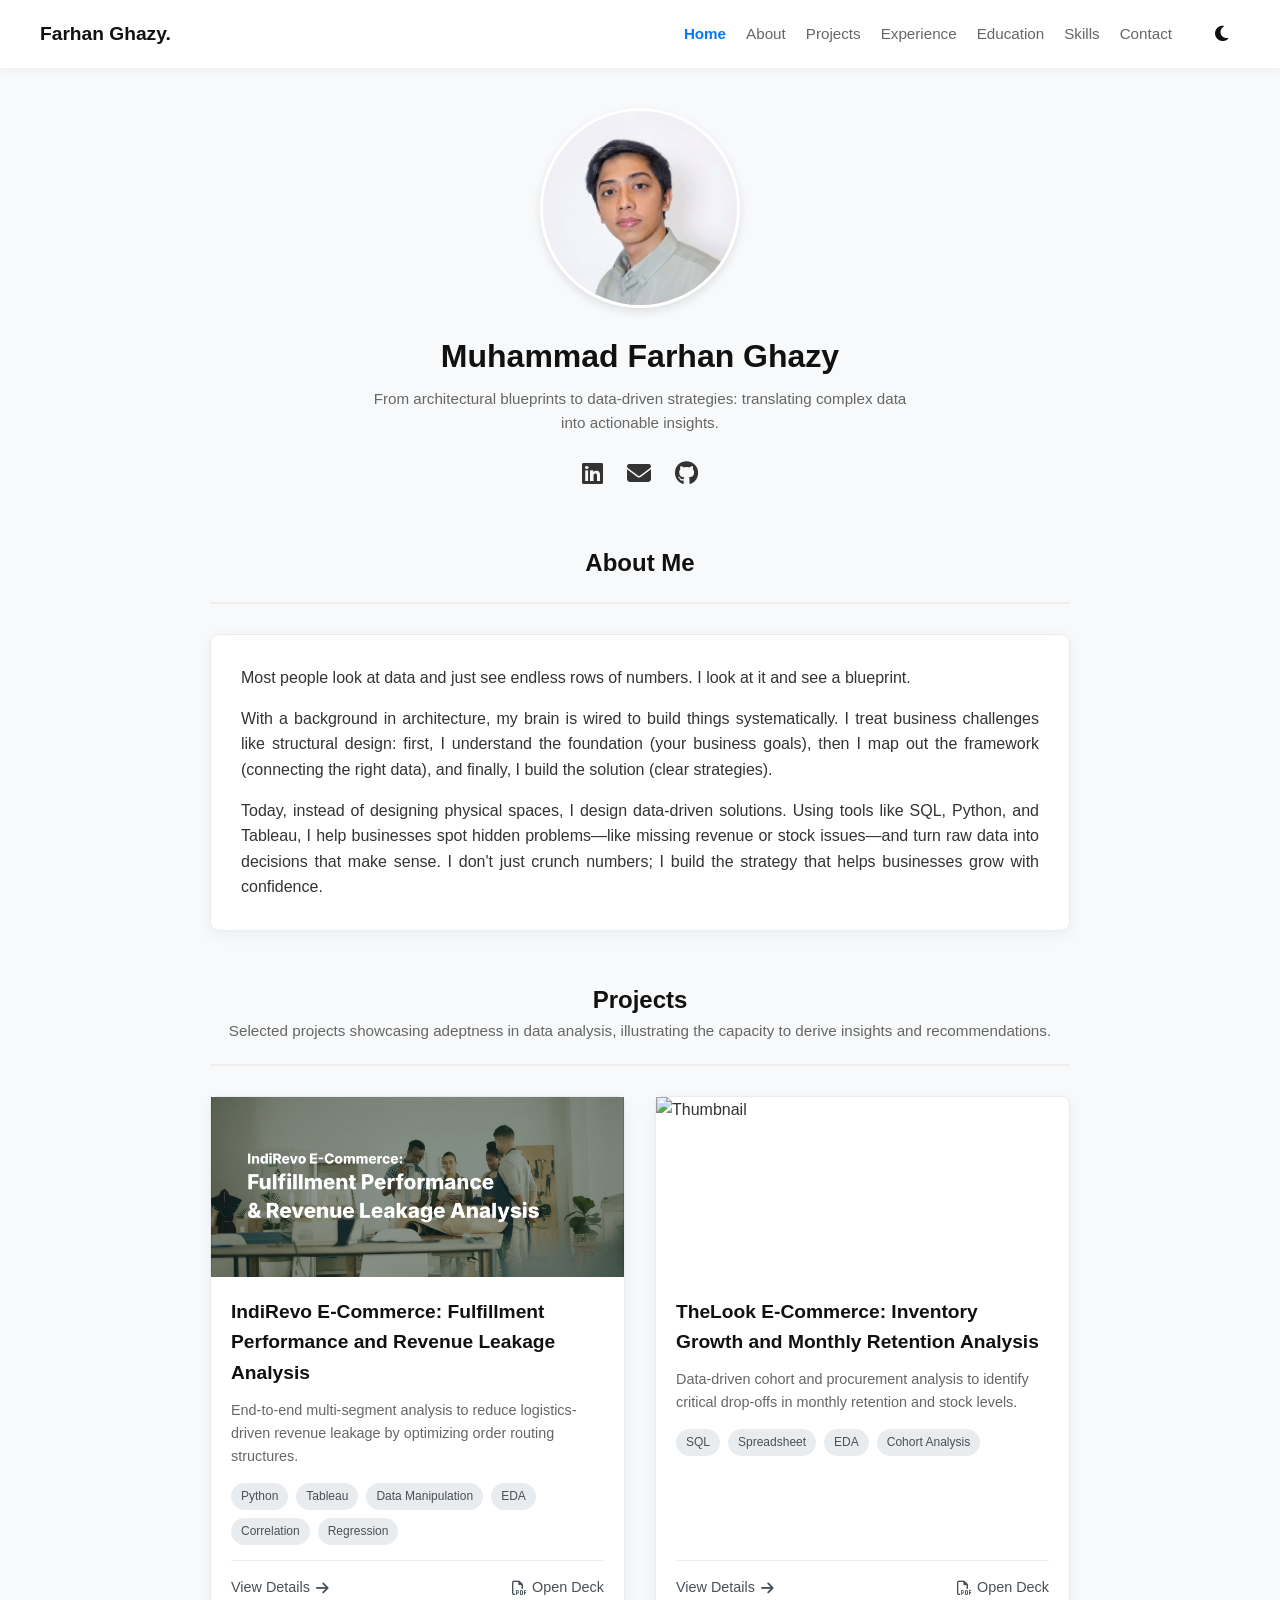
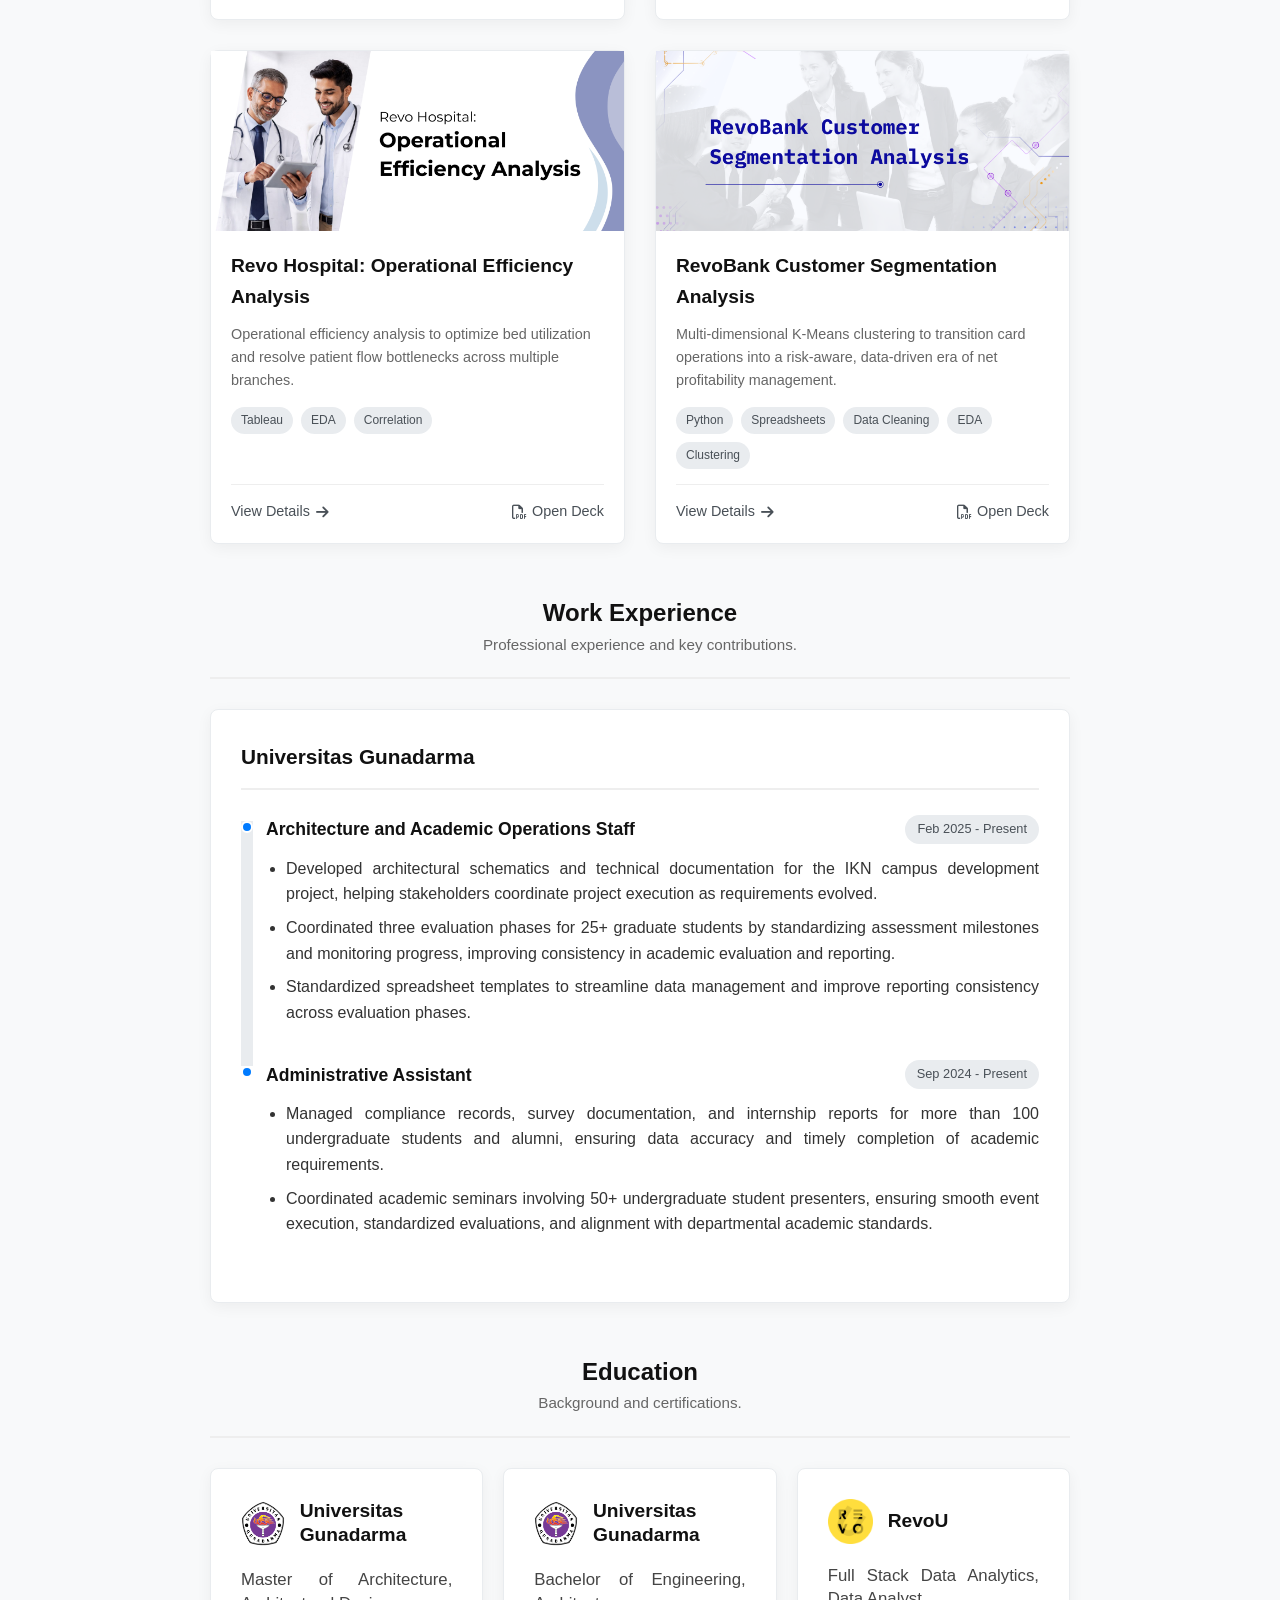
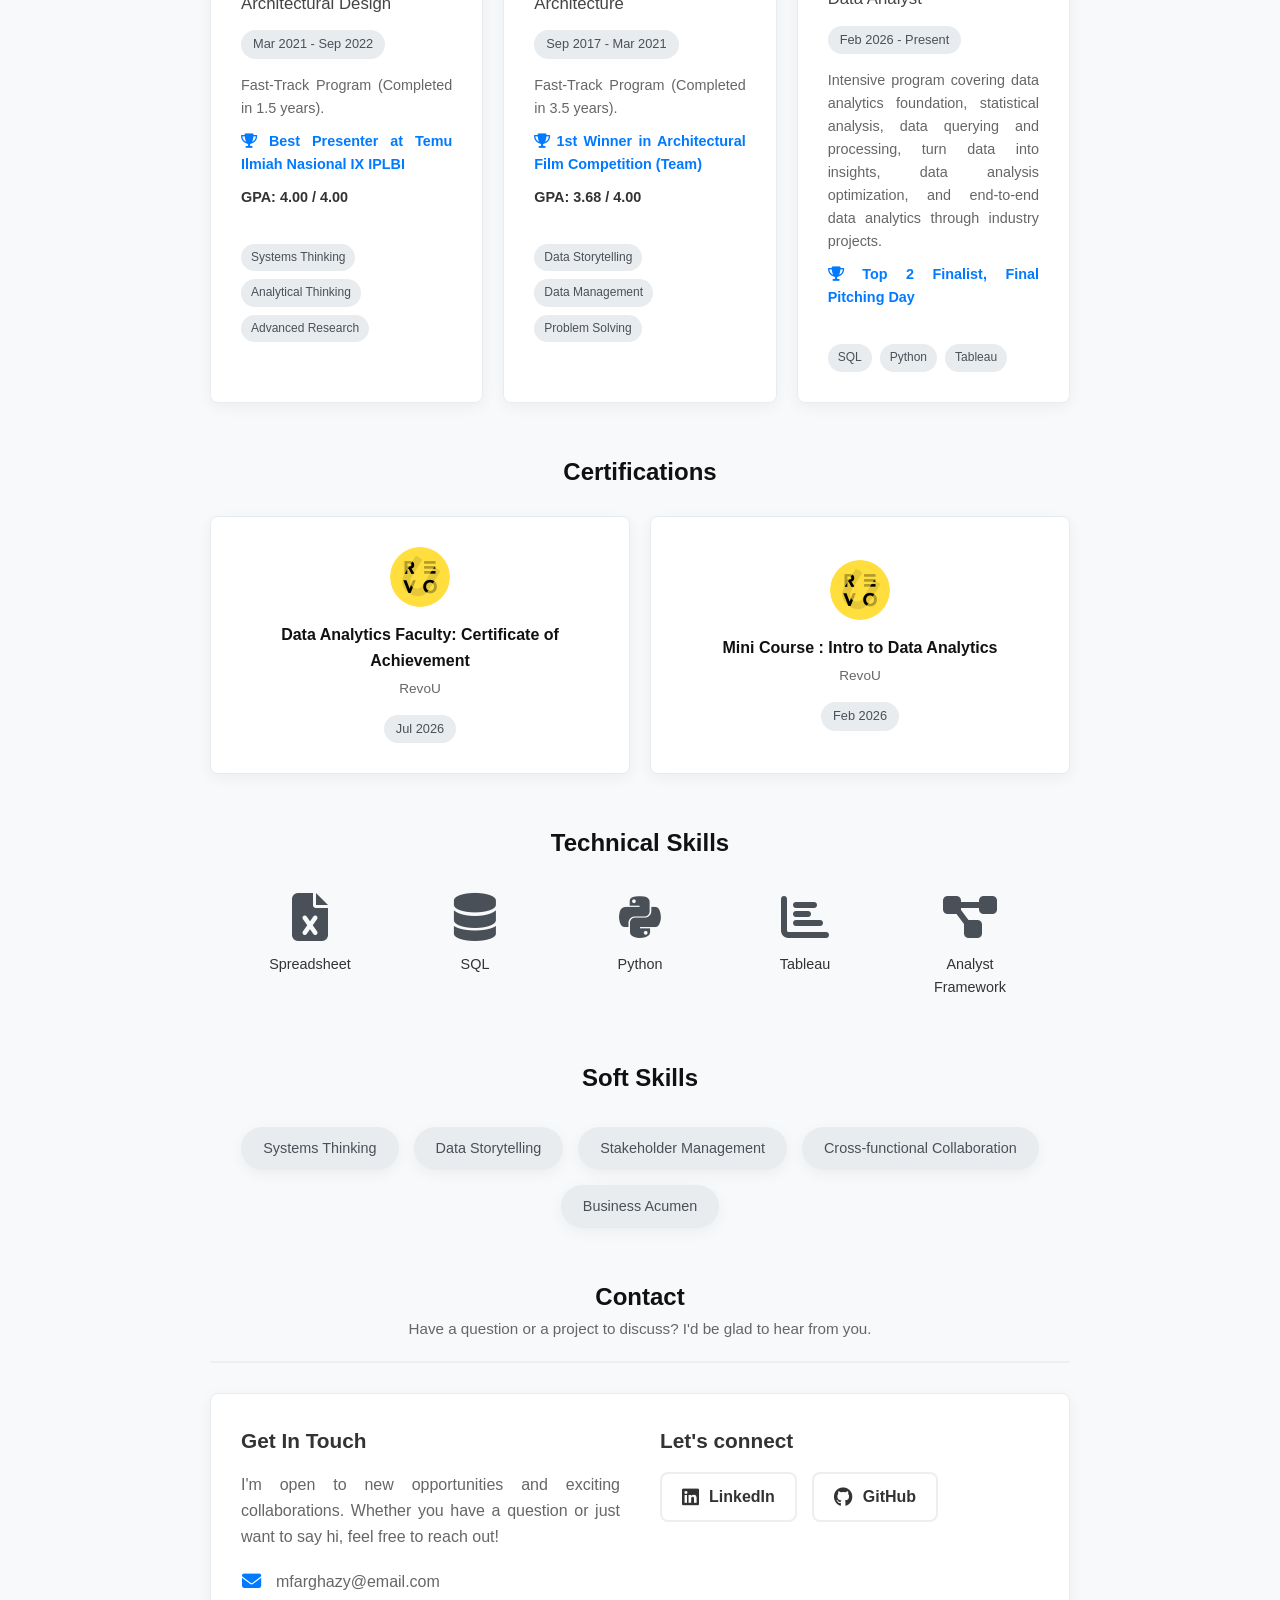
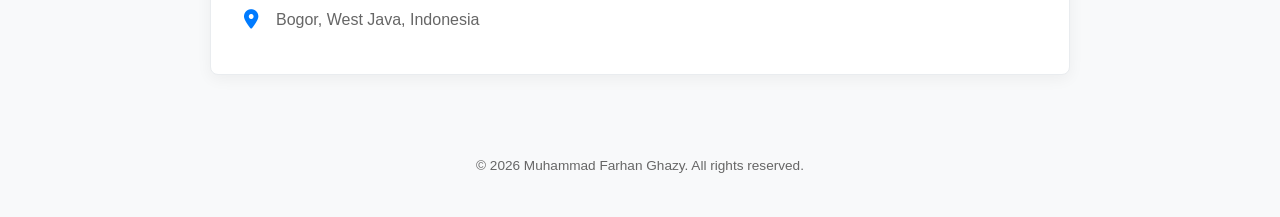
==== commit 8c1e735c: "Add Tableau to tech skills section" ====
--- a/index.html
+++ b/index.html
@@ -358,6 +358,7 @@
         <div class="tech-skill-item">
             <i class="fas fa-chart-bar"></i>
             <span>Tableau</span>
+        </div>
        <div class="tech-skill-item">
         <i class="fas fa-project-diagram"></i>
         <span>Analyst Framework</span>
--- a/style.css
+++ b/style.css
@@ -461,7 +461,7 @@
     display: flex;
     flex-direction: column;
     align-items: center;
-    width: 90px;
+    width: 120px;
 }
 
 .tech-skill-item i {
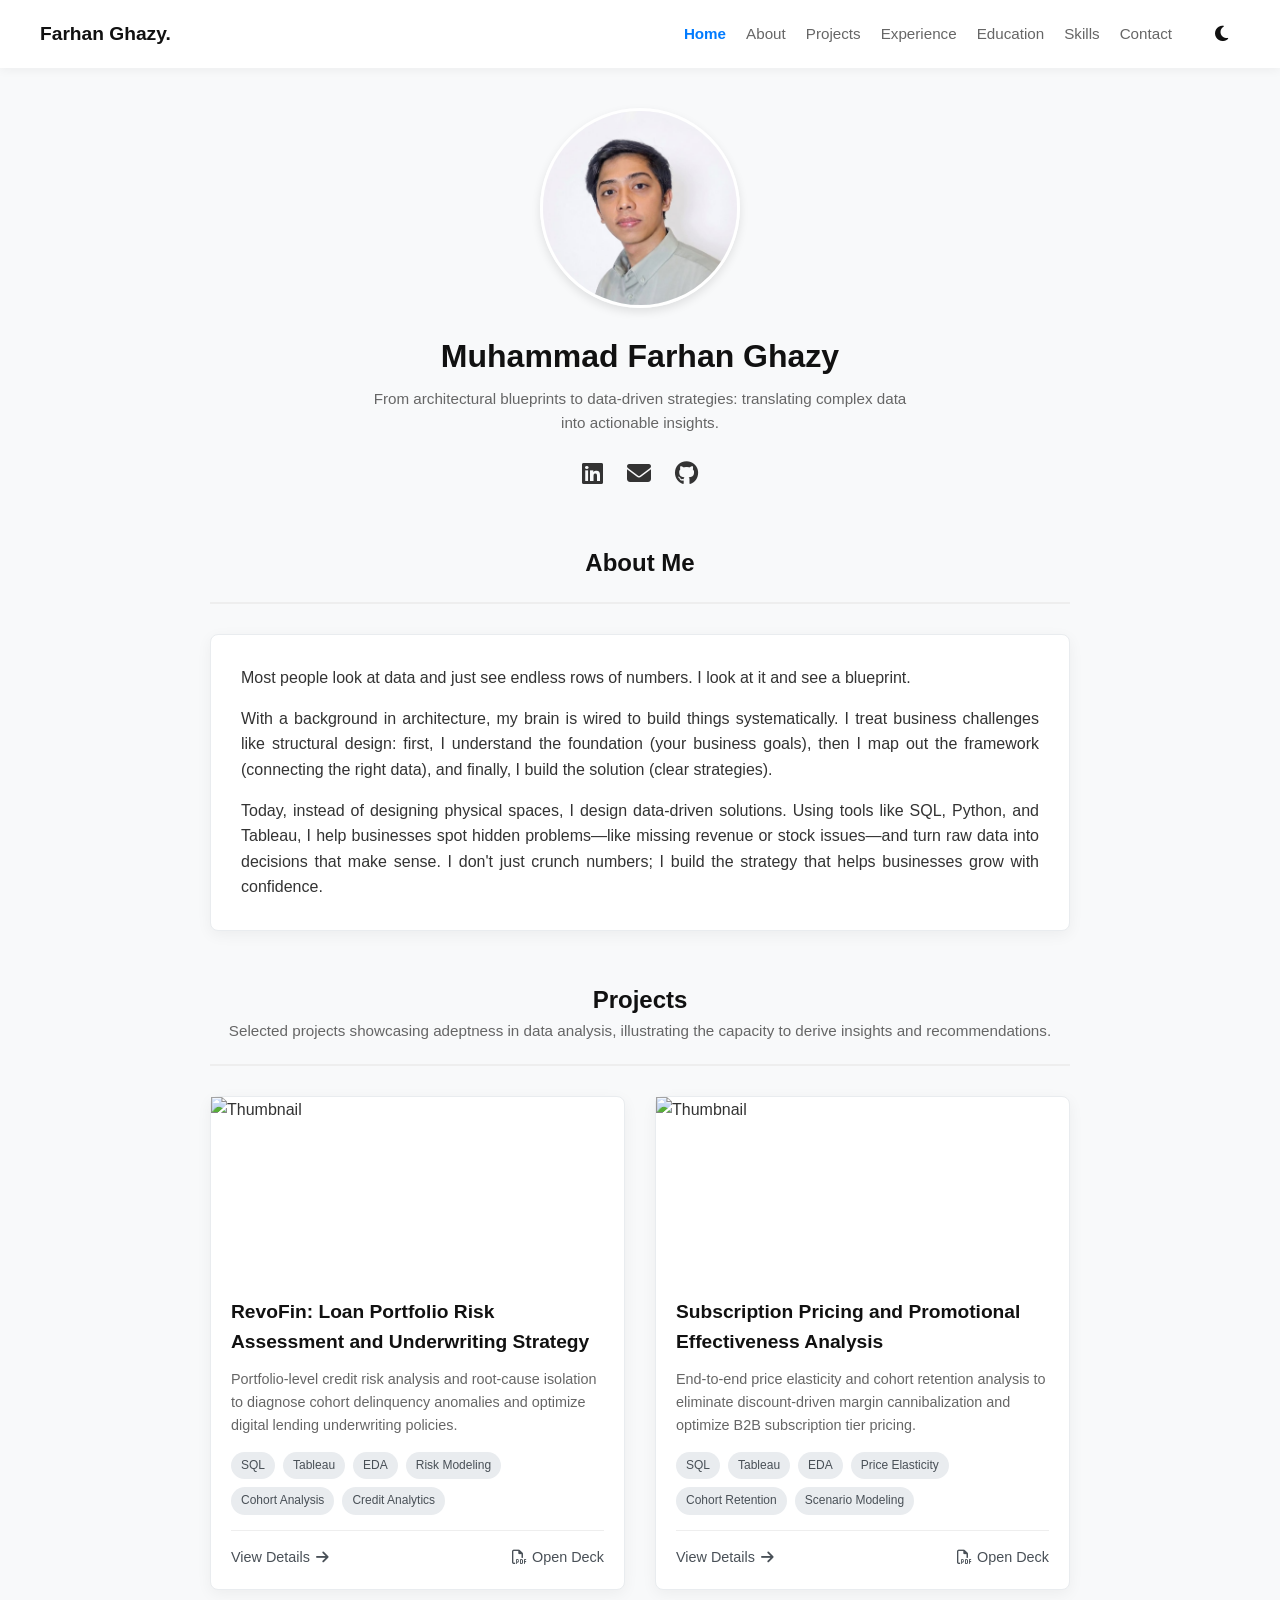
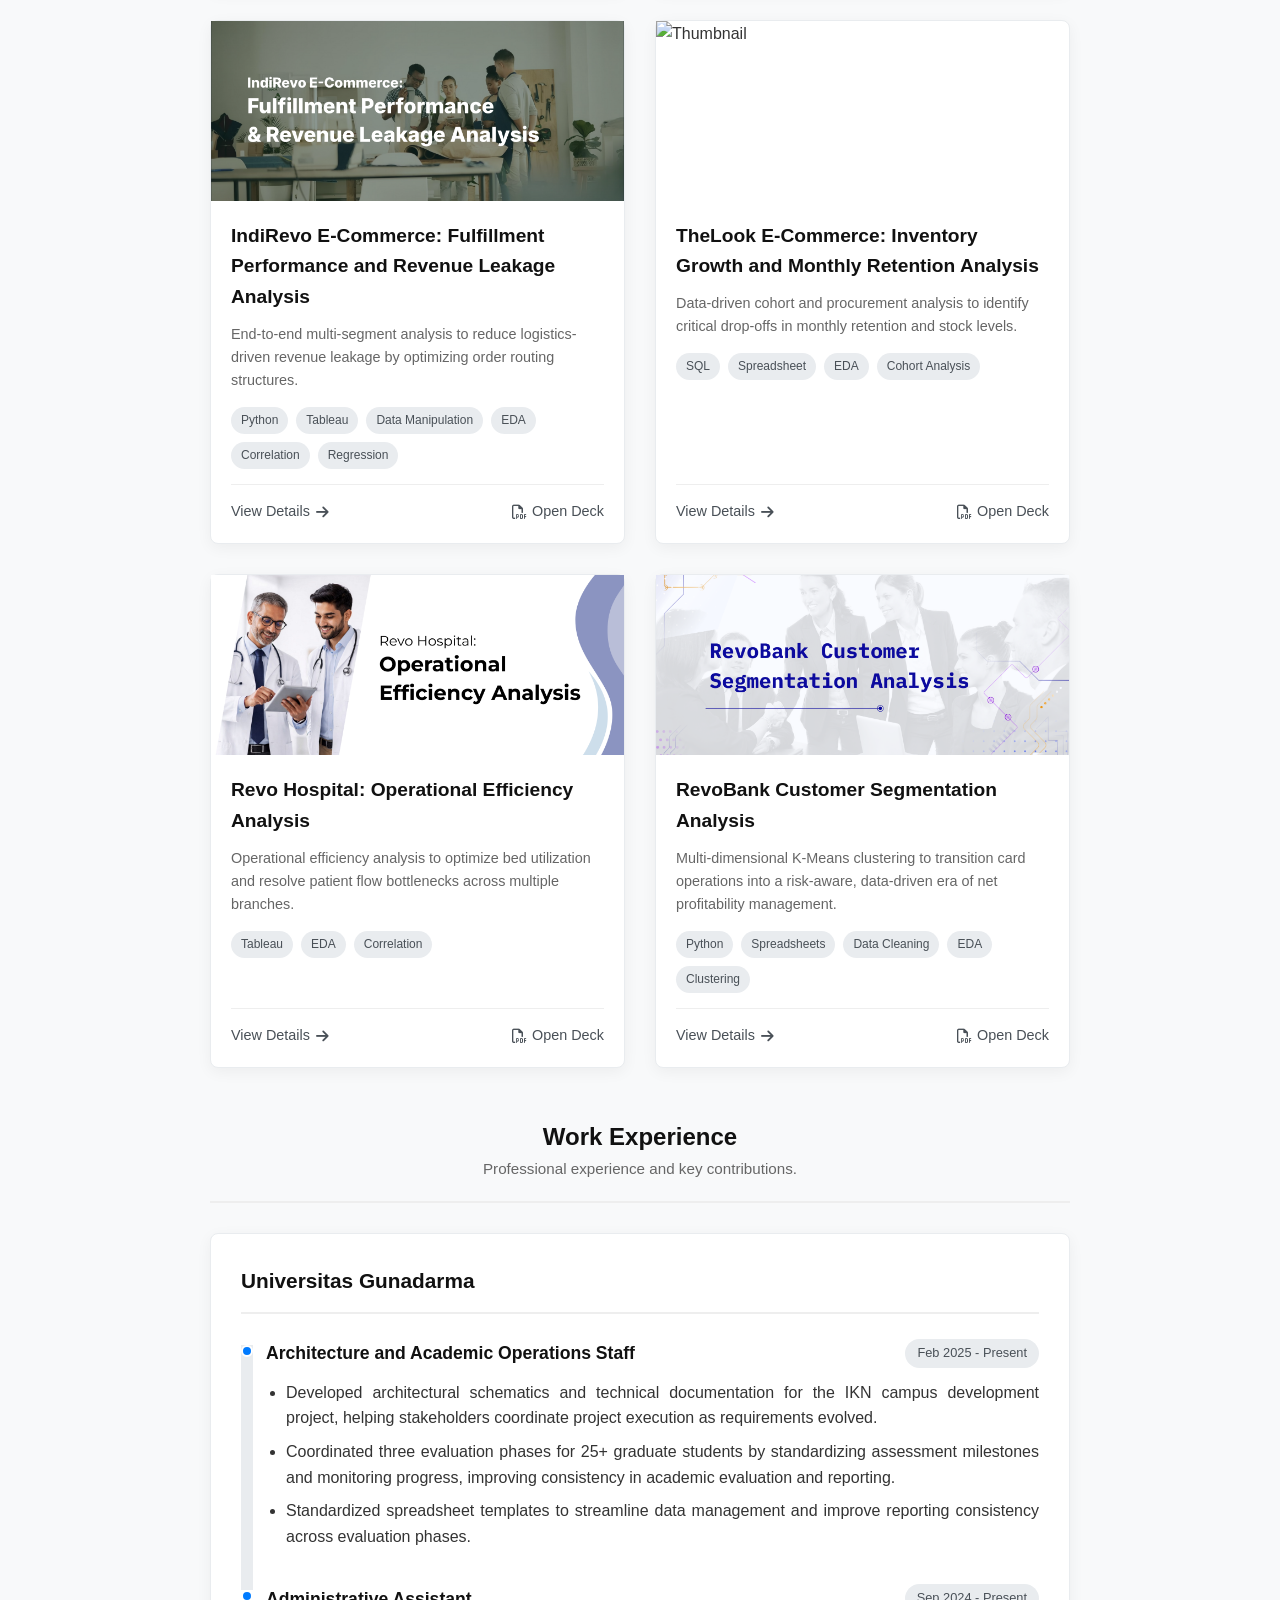
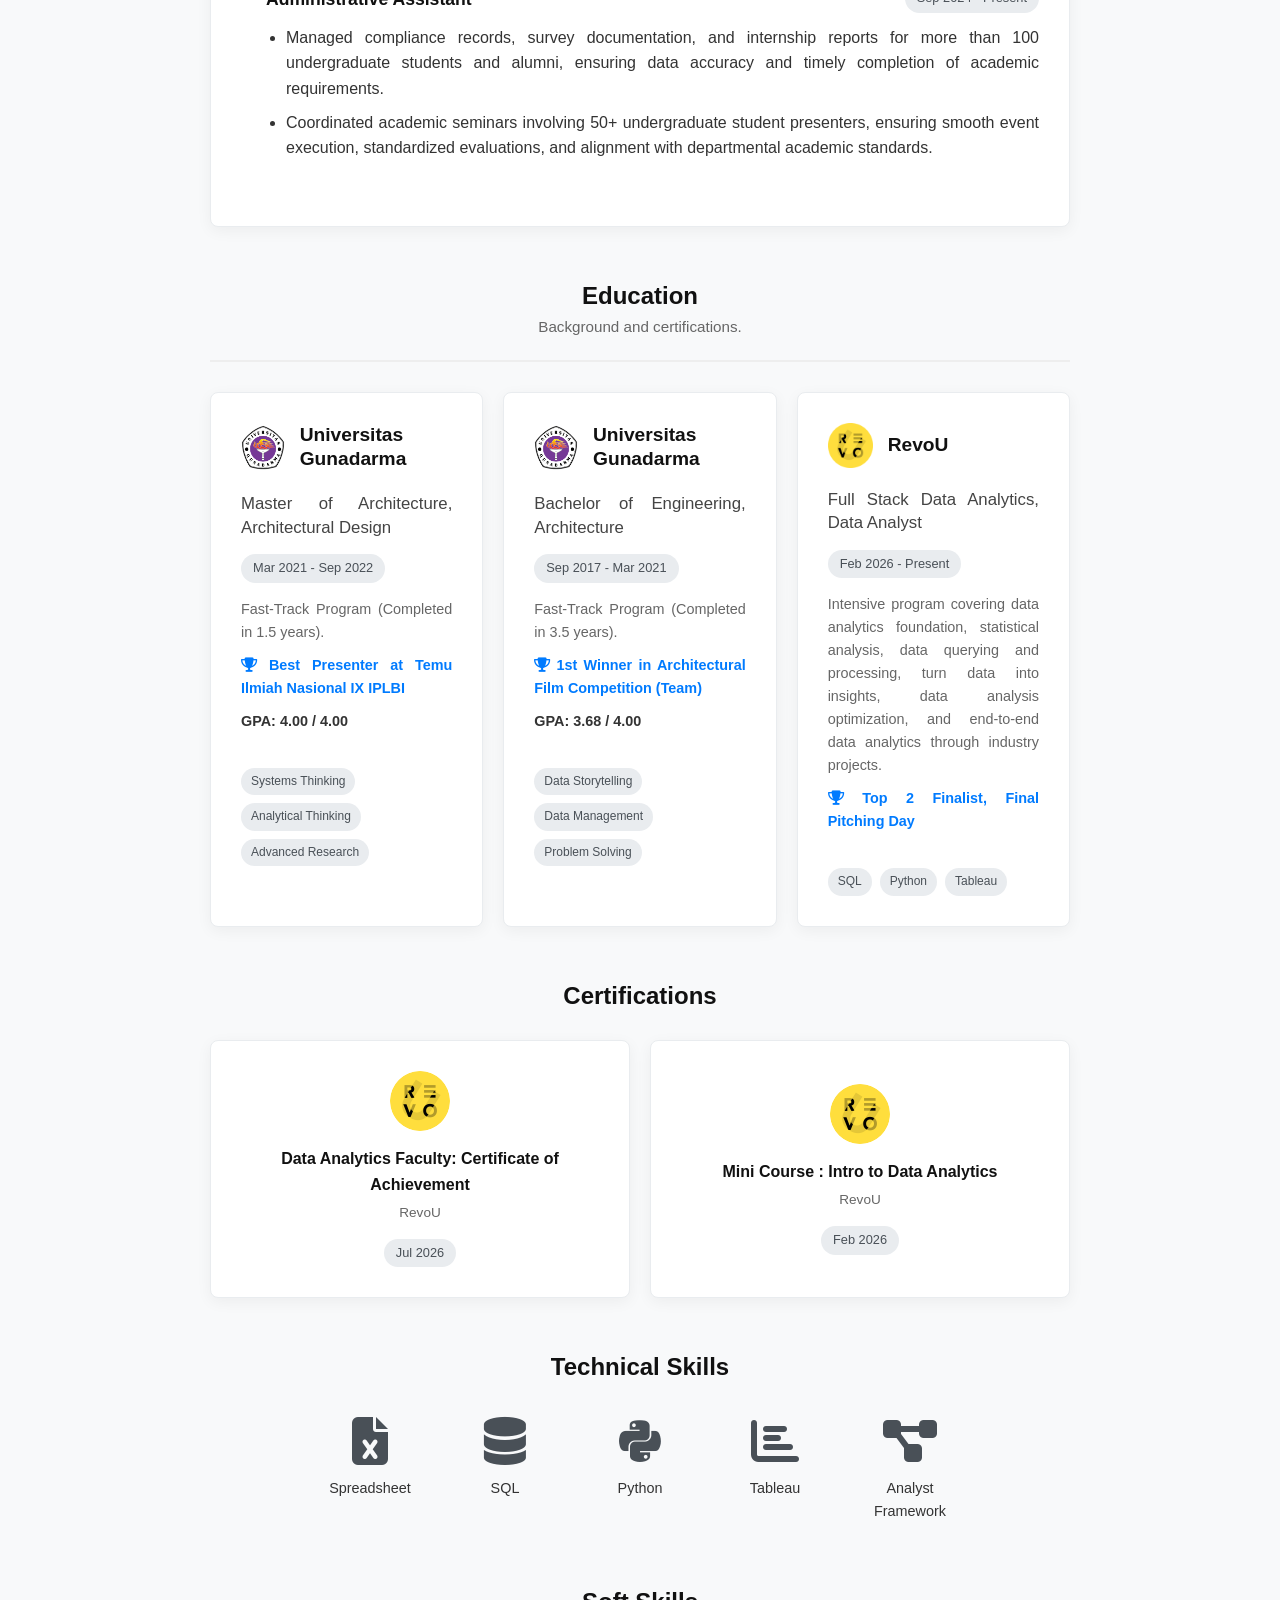
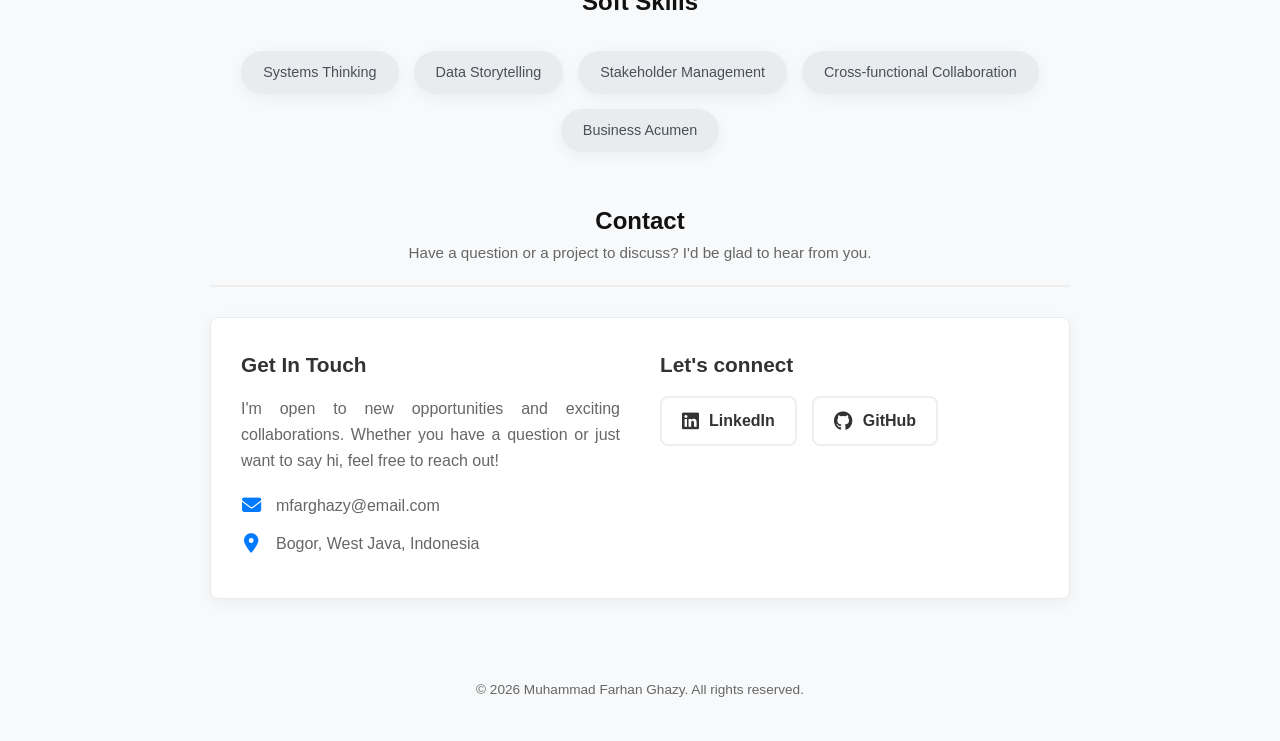
==== commit 83e18e3d: "Add new project cards for RevoFin and Subscription Pricing Added two new project cards for RevoFin a" ====
--- a/index.html
+++ b/index.html
@@ -90,6 +90,52 @@
     </p>
         
         <div class="projects-grid">
+
+            <!-- Project 6 -->
+            <div class="project-card">
+                <img src="Thumbnail_6.png" alt="Thumbnail" class="project-thumb">
+                <div class="project-info">
+                    <h3>RevoFin: Loan Portfolio Risk Assessment and Underwriting Strategy</h3>
+                    <p>Portfolio-level credit risk analysis and root-cause isolation to diagnose cohort delinquency anomalies and optimize digital lending underwriting policies.</p>
+                    <div class="tags">
+                        <span>SQL</span>
+                        <span>Tableau</span>
+                        <span>EDA</span>
+                        <span>Risk Modeling</span>
+                        <span>Cohort Analysis</span>
+                        <span>Credit Analytics</span>
+                    </div>
+                    <div class="project-actions">
+                        <a href="project-detail-6.html" class="btn-link">View Details <i class="fas fa-arrow-right"></i></a>
+                        <a href="https://drive.google.com/file/d/1a06uQNPZIbnwE8WDfOTWHHxqLPerQ9_H/view?usp=drive_link" target="_blank" class="btn-slide">
+                            <i class="far fa-file-pdf"></i> Open Deck
+                        </a>
+                    </div>
+                </div>
+            </div> <!-- Tambahan </div> untuk menutup project-card 6 -->
+            
+            <!-- Project 5 -->
+            <div class="project-card">
+                <img src="Thumbnail_5.png" alt="Thumbnail" class="project-thumb">
+                <div class="project-info">
+                    <h3>Subscription Pricing and Promotional Effectiveness Analysis</h3>
+                    <p>End-to-end price elasticity and cohort retention analysis to eliminate discount-driven margin cannibalization and optimize B2B subscription tier pricing.</p>
+                    <div class="tags">
+                        <span>SQL</span>
+                        <span>Tableau</span>
+                        <span>EDA</span>
+                        <span>Price Elasticity</span>
+                        <span>Cohort Retention</span>
+                        <span>Scenario Modeling</span>
+                    </div>
+                    <div class="project-actions">
+                        <a href="project-detail-5.html" class="btn-link">View Details <i class="fas fa-arrow-right"></i></a>
+                        <a href="https://drive.google.com/file/d/1XjKrG6zIGIsx3yDFKbhohiWuTQU0MCjq/view?usp=drive_link" target="_blank" class="btn-slide">
+                            <i class="far fa-file-pdf"></i> Open Deck
+                        </a>
+                    </div>
+                </div>
+            </div> <!-- Tambahan </div> untuk menutup project-card 5 -->
             
             <!-- Project 1 -->
             <div class="project-card">
--- a/style.css
+++ b/style.css
@@ -461,7 +461,7 @@
     display: flex;
     flex-direction: column;
     align-items: center;
-    width: 120px;
+    width: 90px;
 }
 
 .tech-skill-item i {
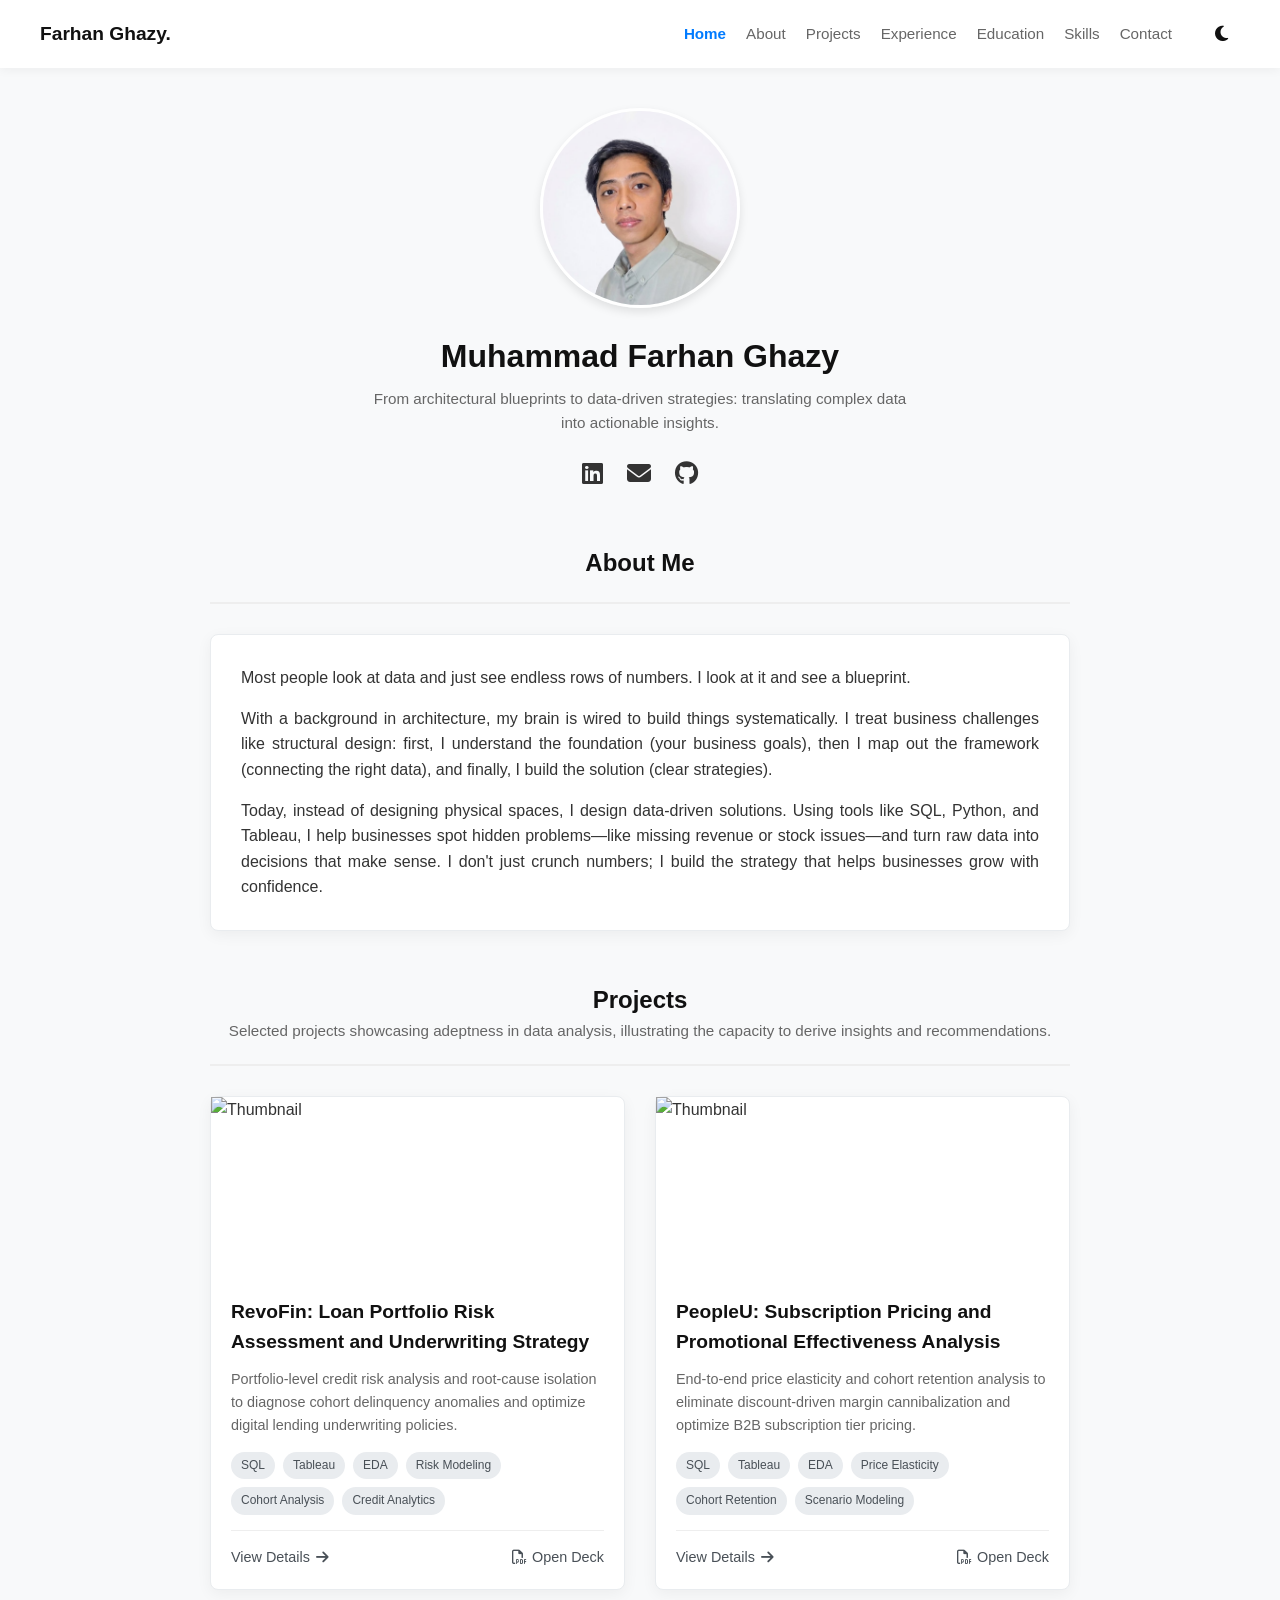
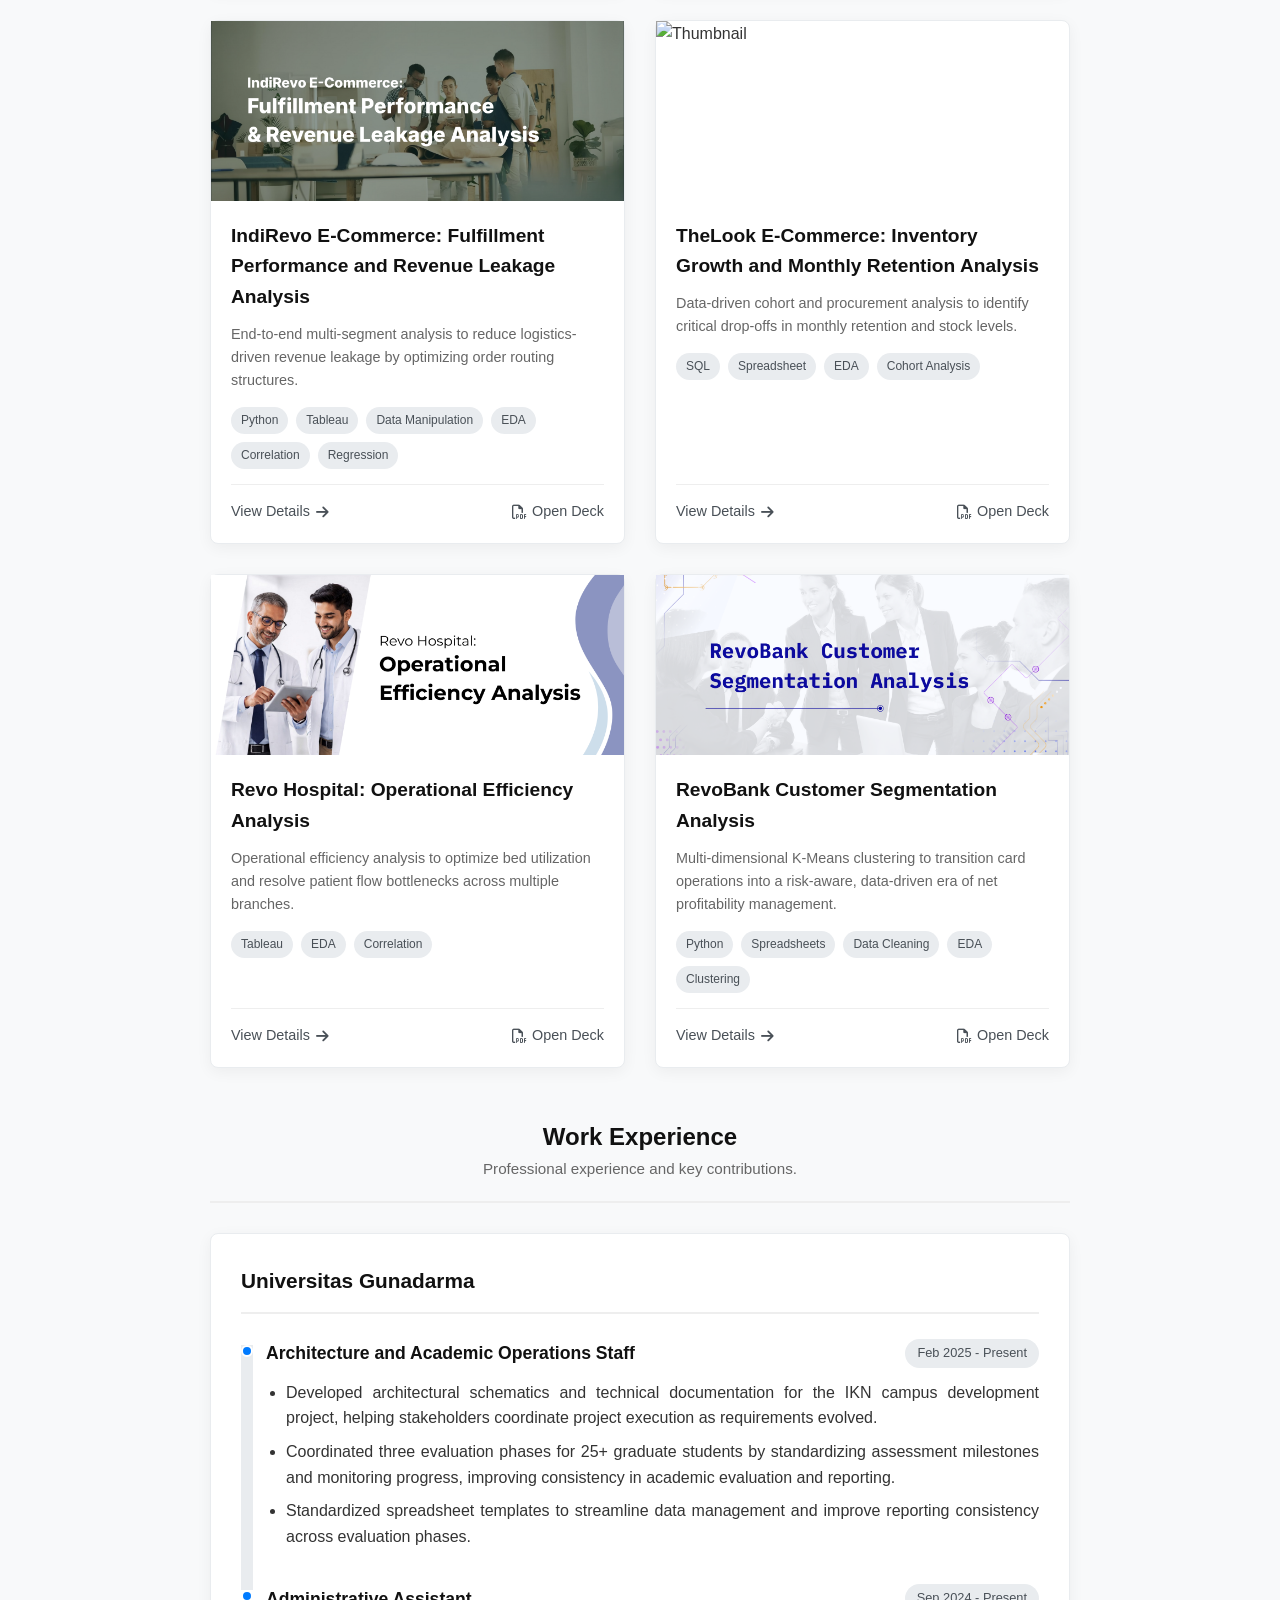
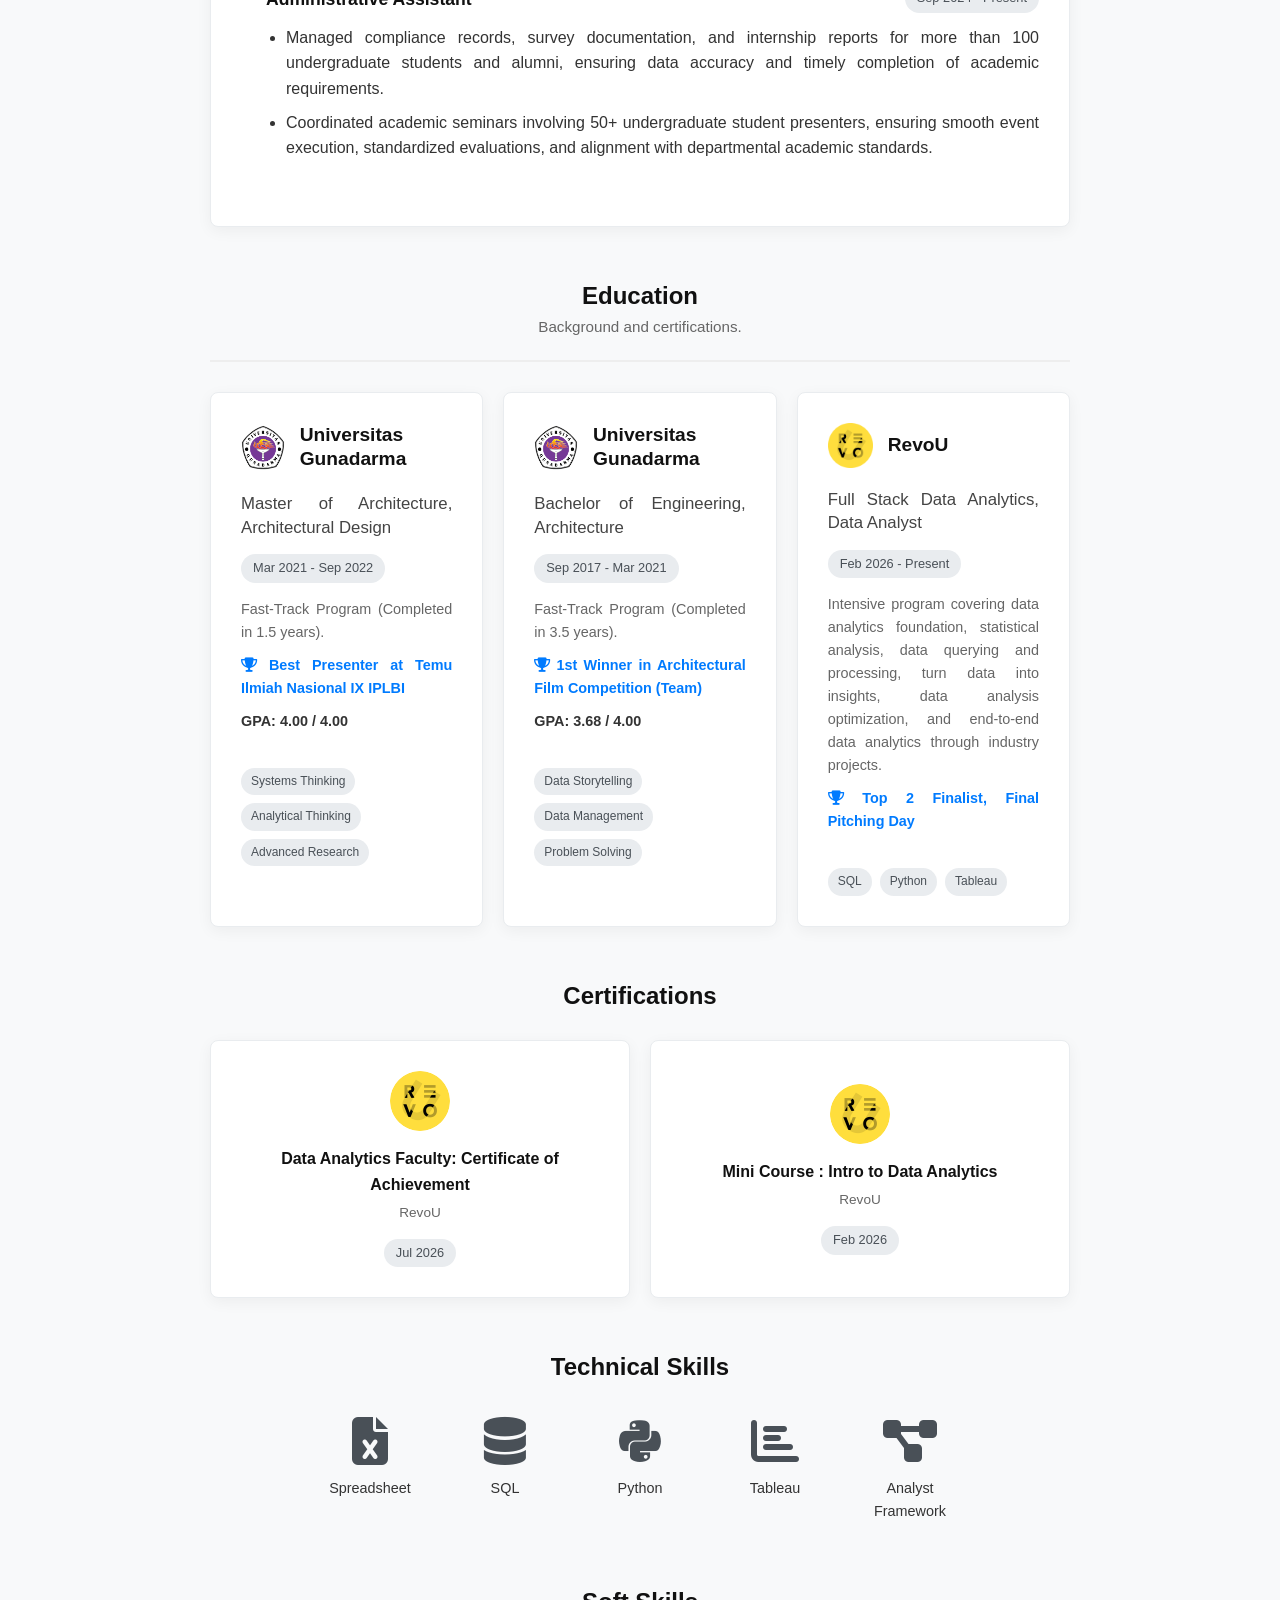
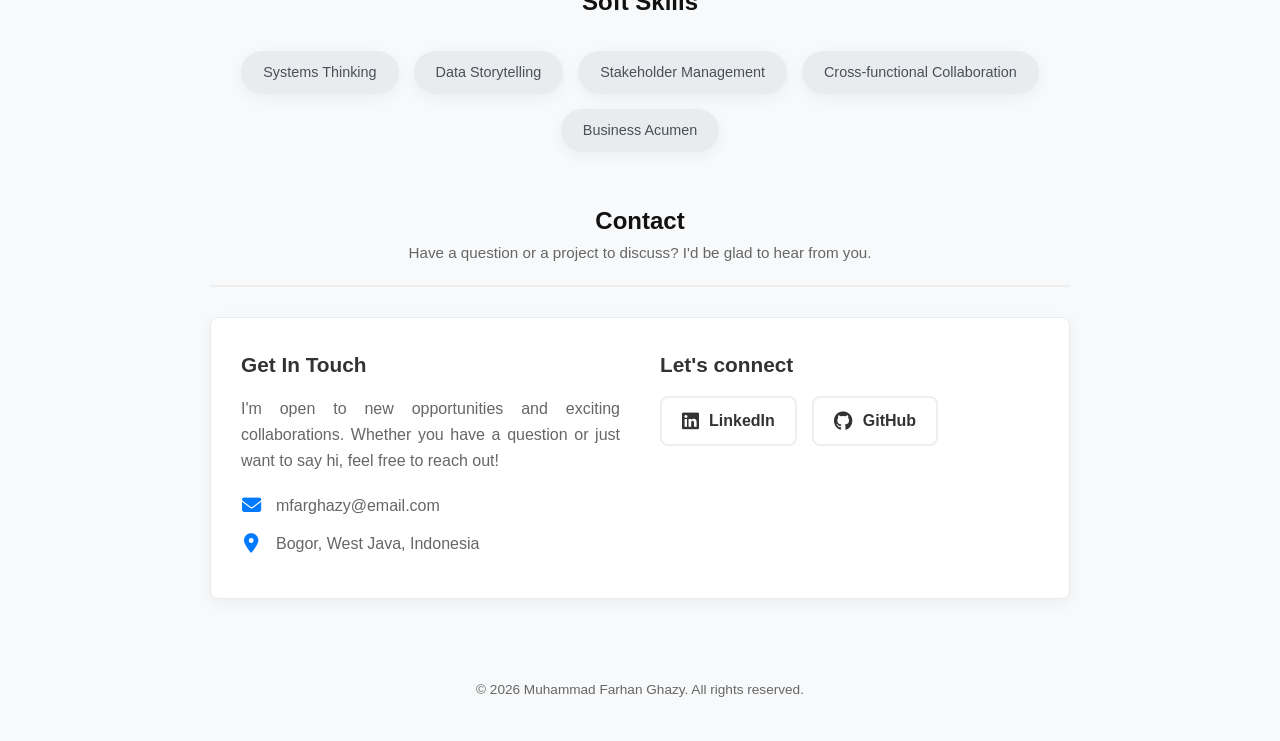
==== commit 828250ad: "Update project title for Subscription Pricing analysis" ====
--- a/index.html
+++ b/index.html
@@ -118,7 +118,7 @@
             <div class="project-card">
                 <img src="Thumbnail_5.png" alt="Thumbnail" class="project-thumb">
                 <div class="project-info">
-                    <h3>Subscription Pricing and Promotional Effectiveness Analysis</h3>
+                    <h3>PeopleU: Subscription Pricing and Promotional Effectiveness Analysis</h3>
                     <p>End-to-end price elasticity and cohort retention analysis to eliminate discount-driven margin cannibalization and optimize B2B subscription tier pricing.</p>
                     <div class="tags">
                         <span>SQL</span>
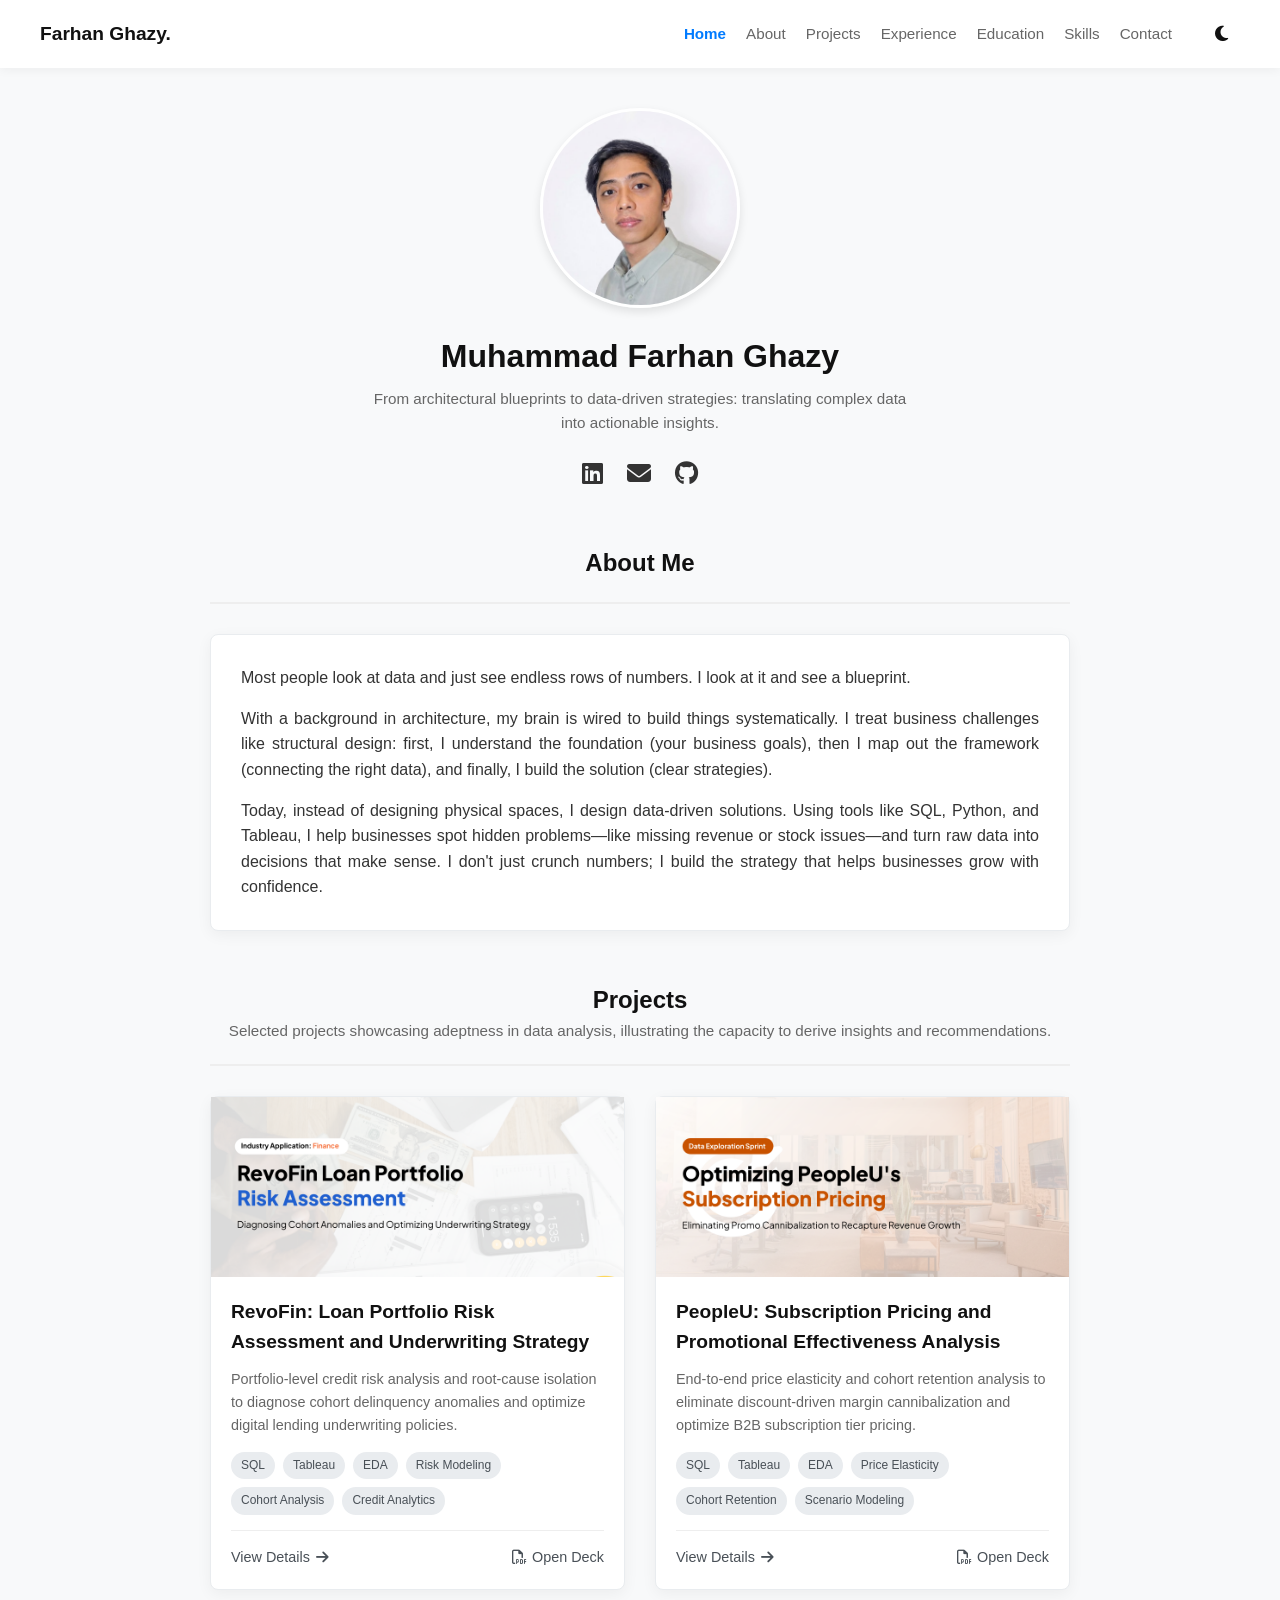
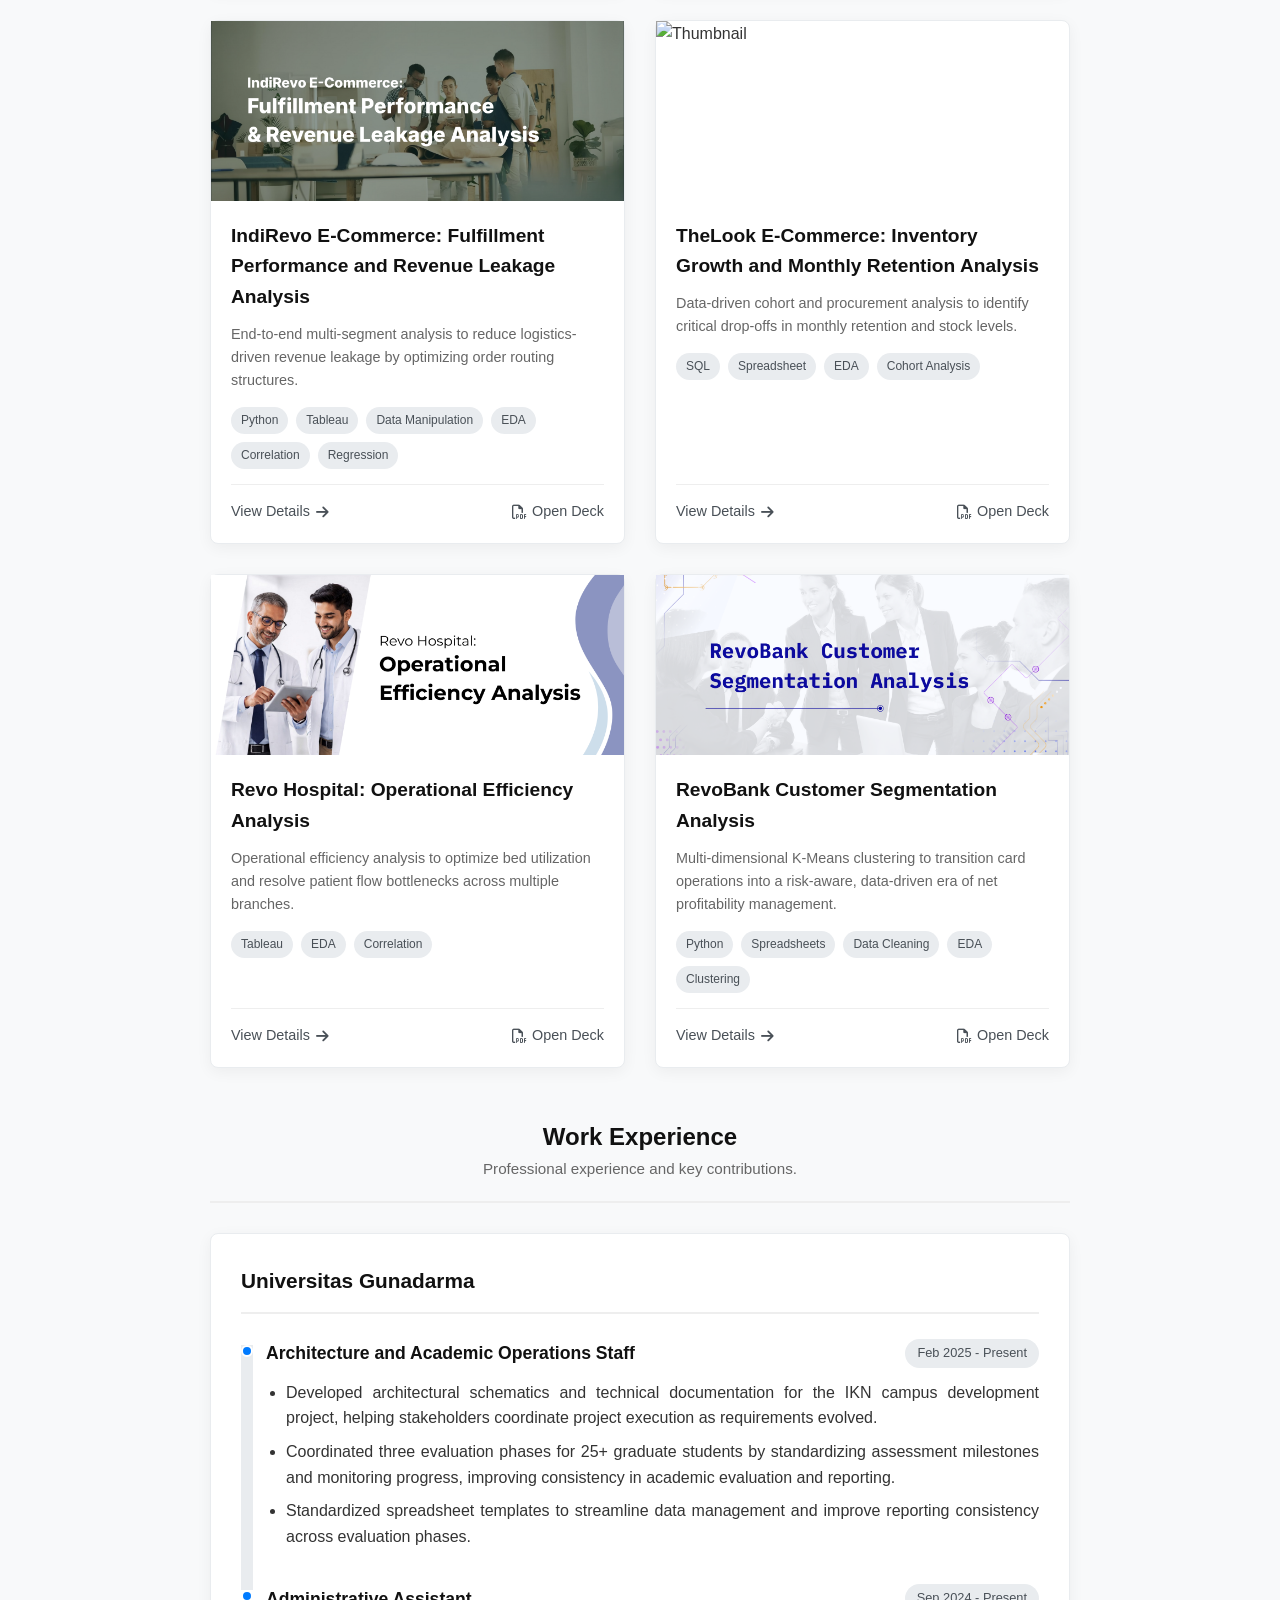
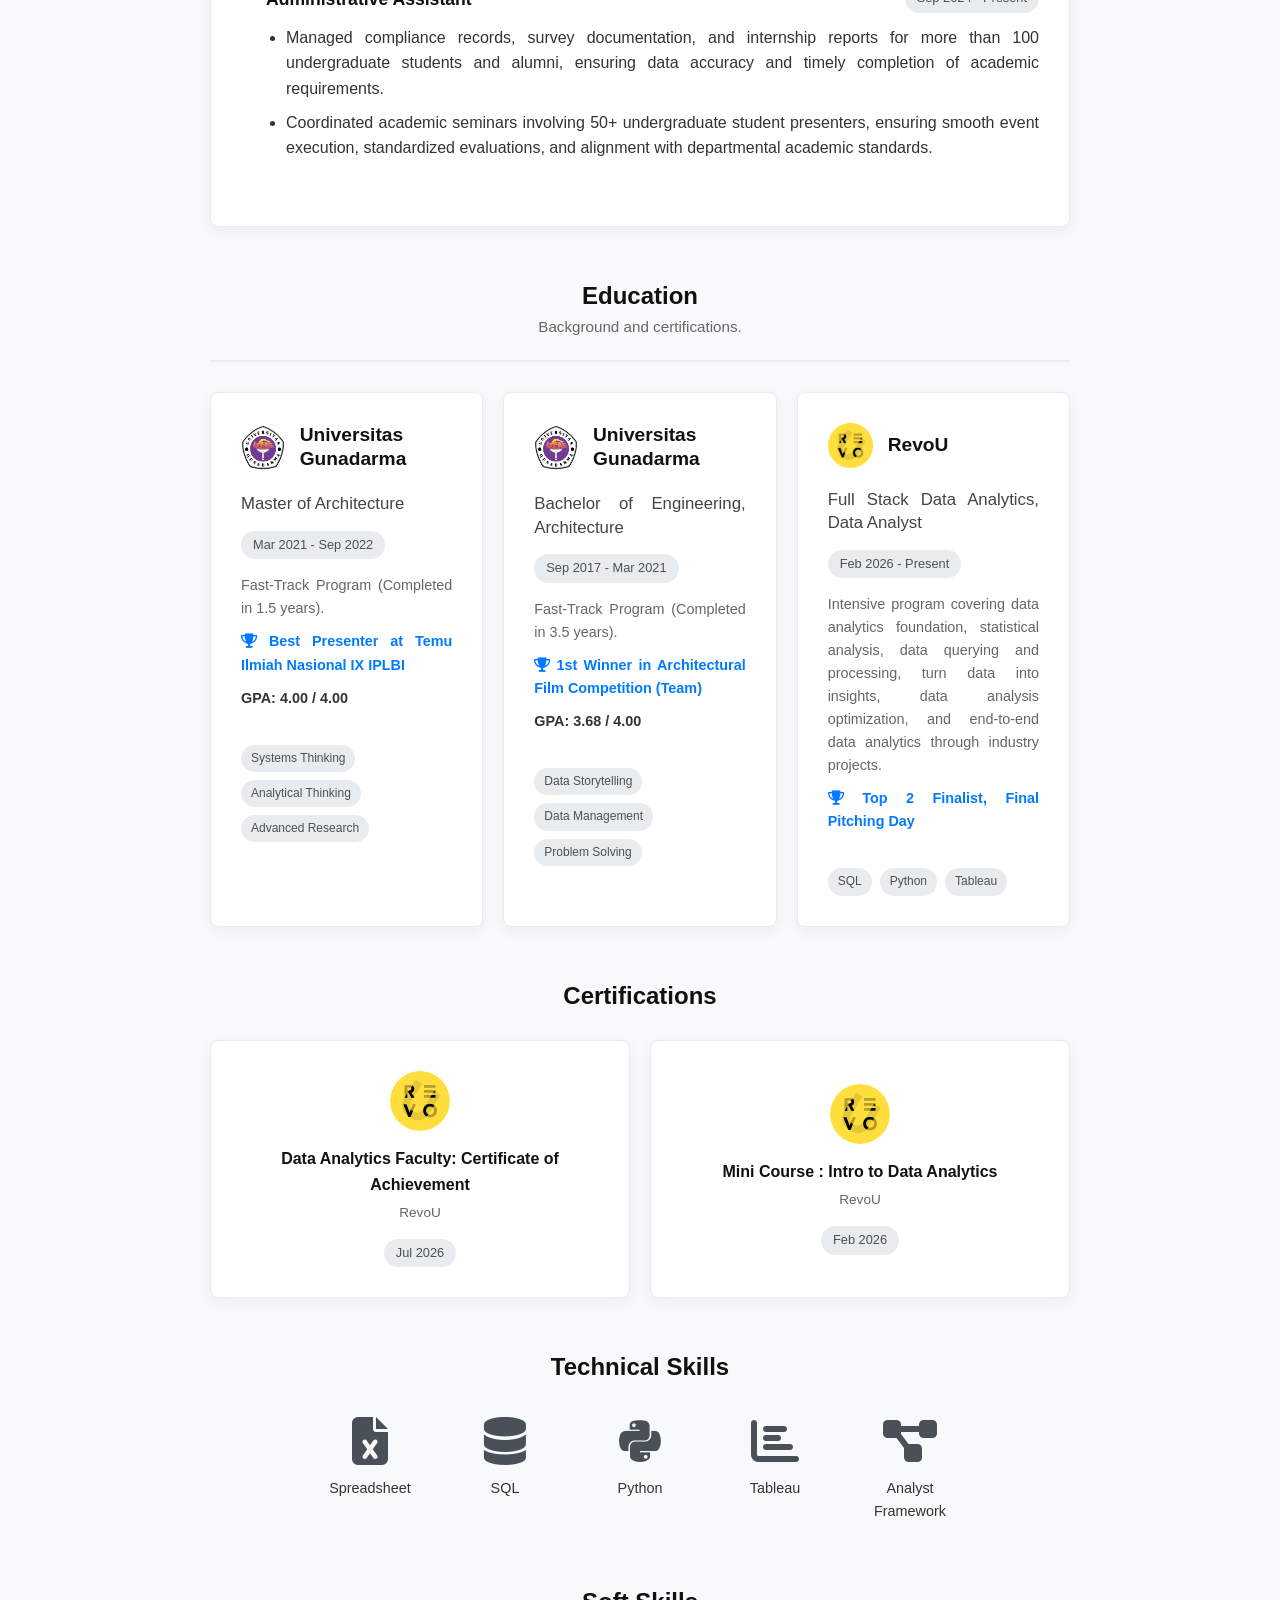
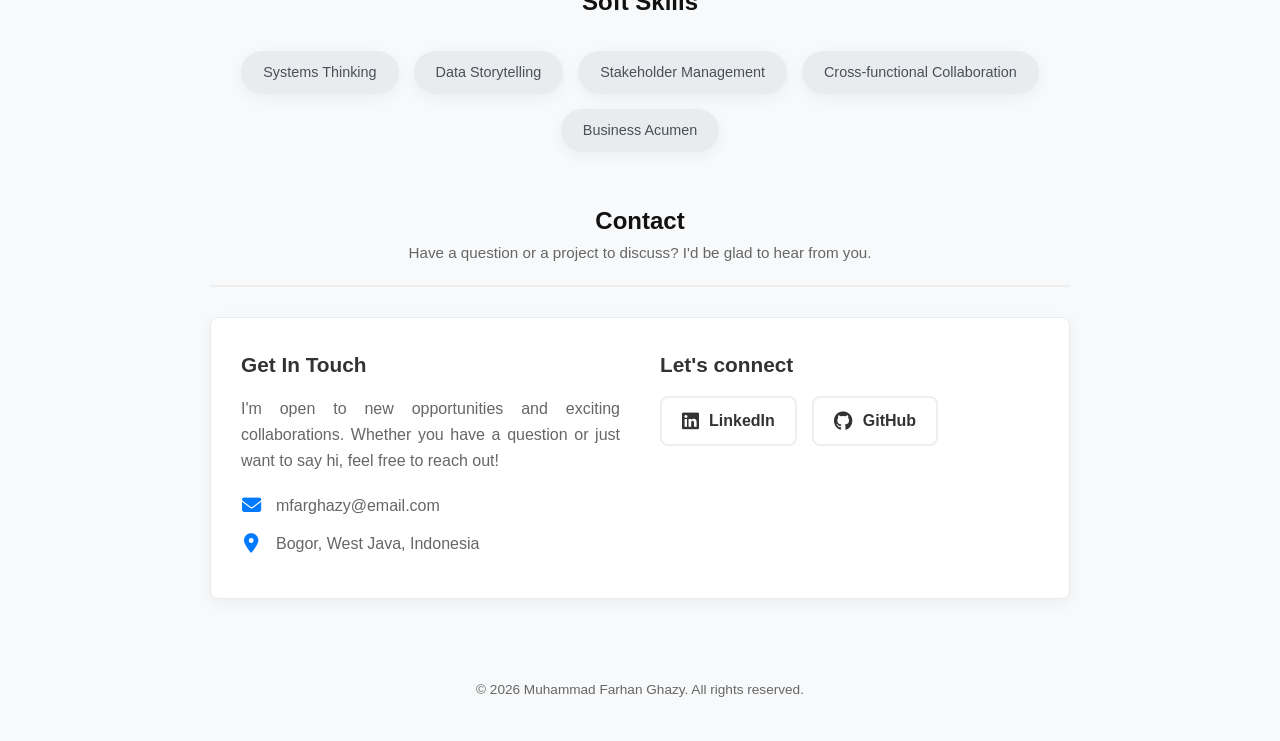
==== commit 9ffc74ce: "Update degree title in index.html" ====
--- a/index.html
+++ b/index.html
@@ -289,7 +289,7 @@
                 <h3>Universitas Gunadarma</h3>
             </div>
             
-           <h4>Master of Architecture, Architectural Design</h4>
+           <h4>Master of Architecture</h4>
             <span class="date-badge">Mar 2021 - Sep 2022</span>
             
             <p class="edu-desc" style="margin-top: 15px; font-size: 0.9rem; color: var(--text-muted);">
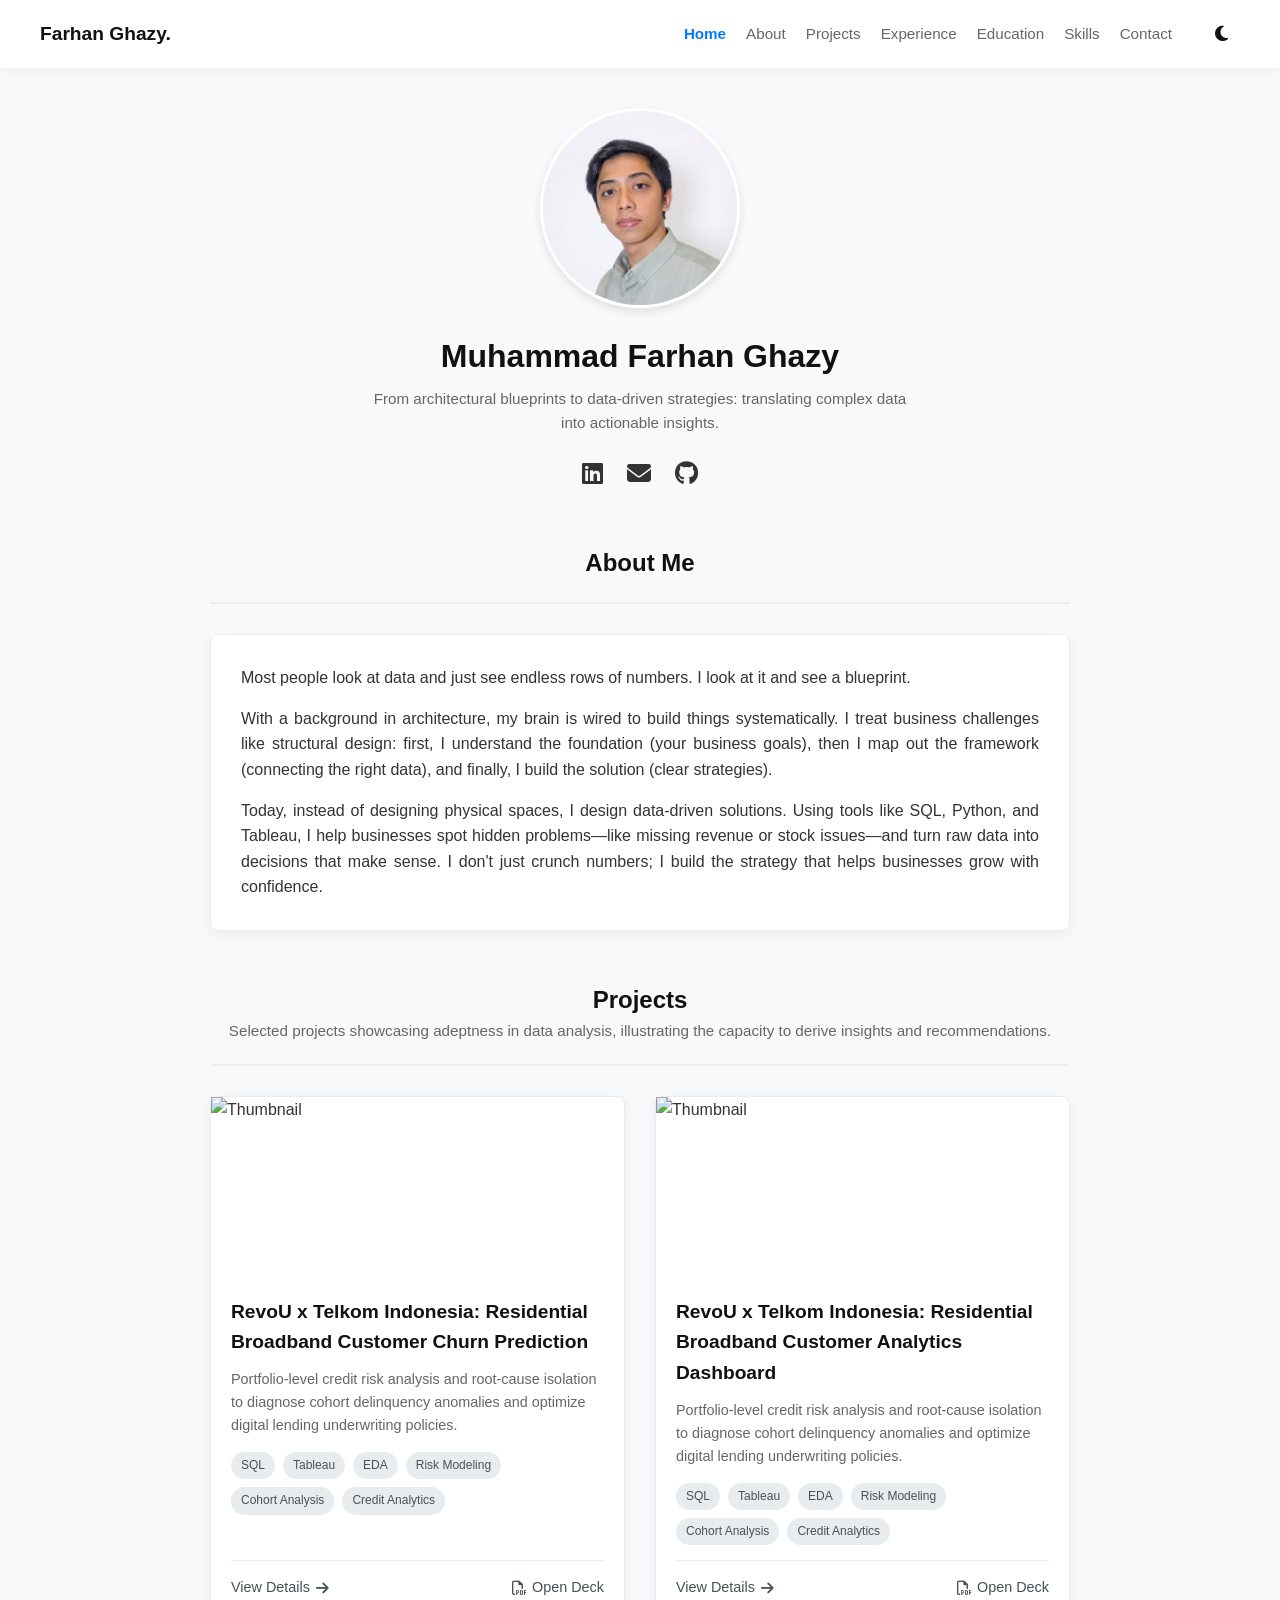
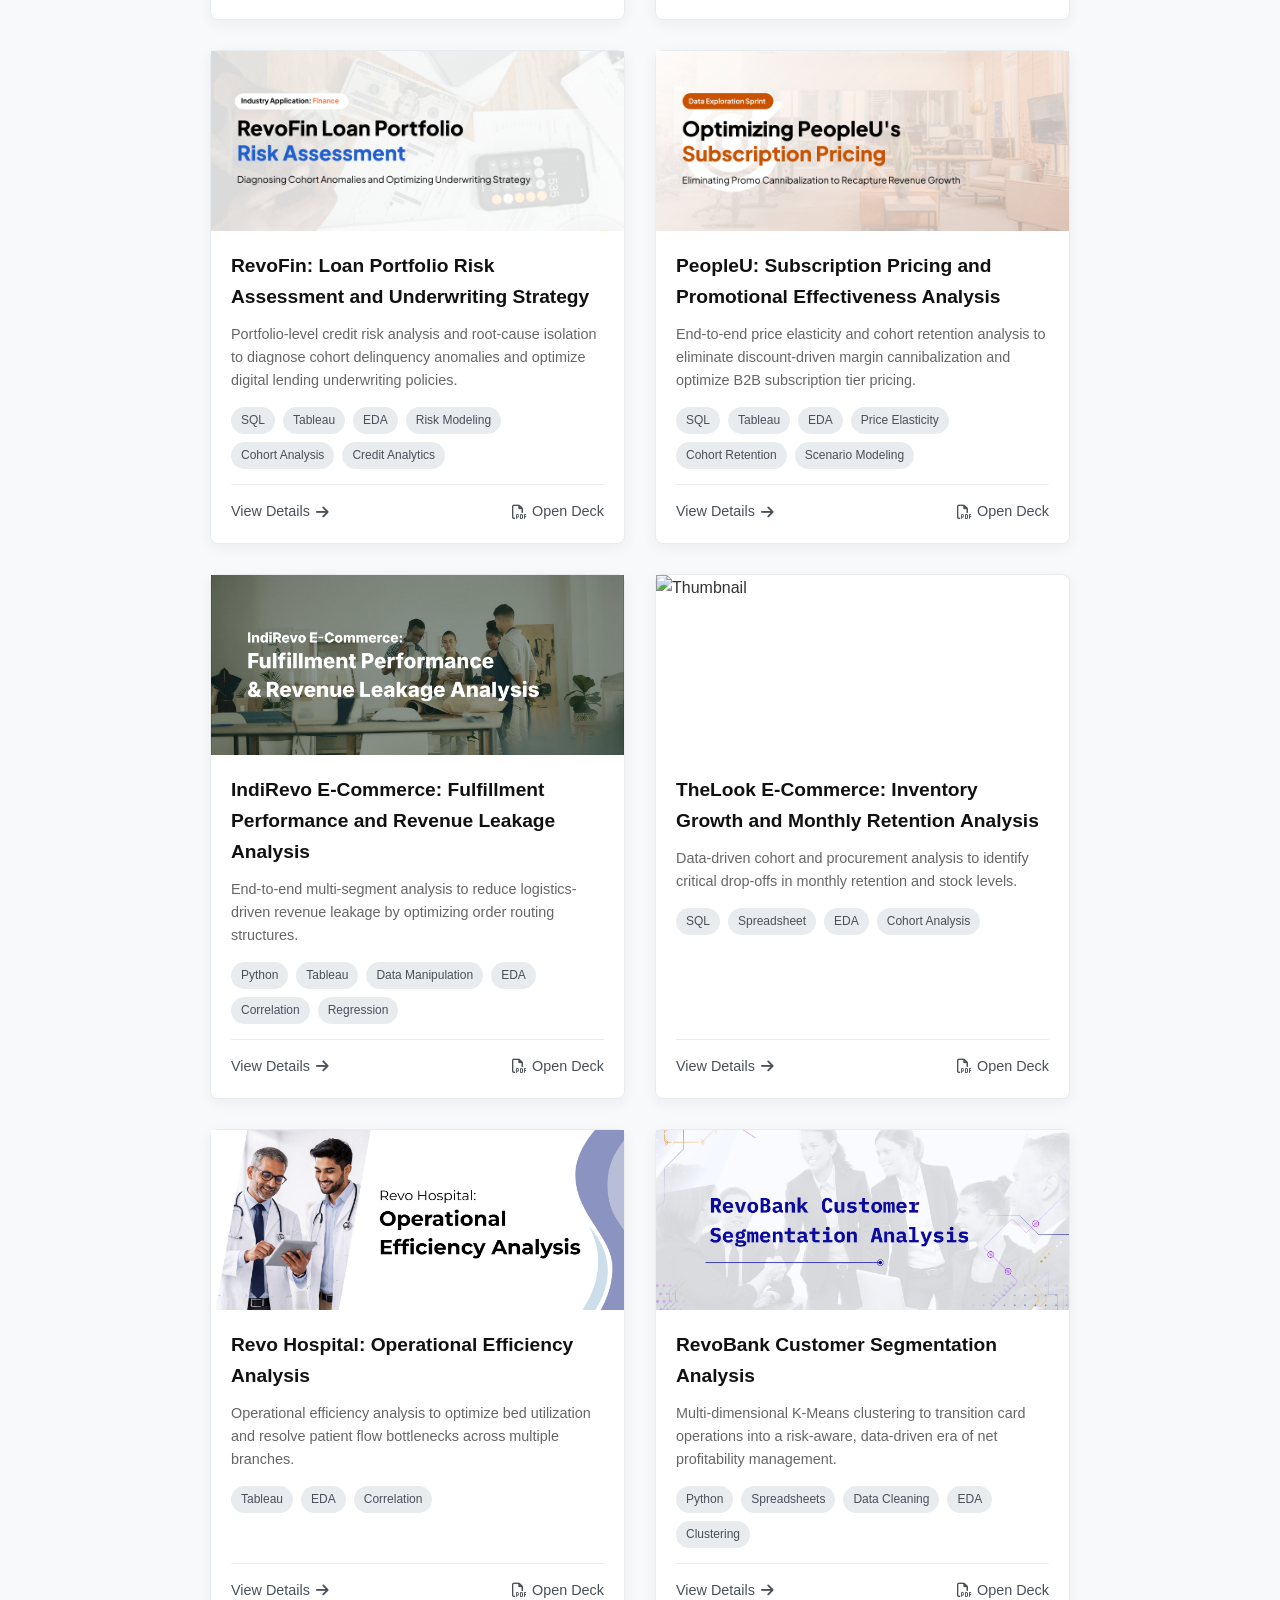
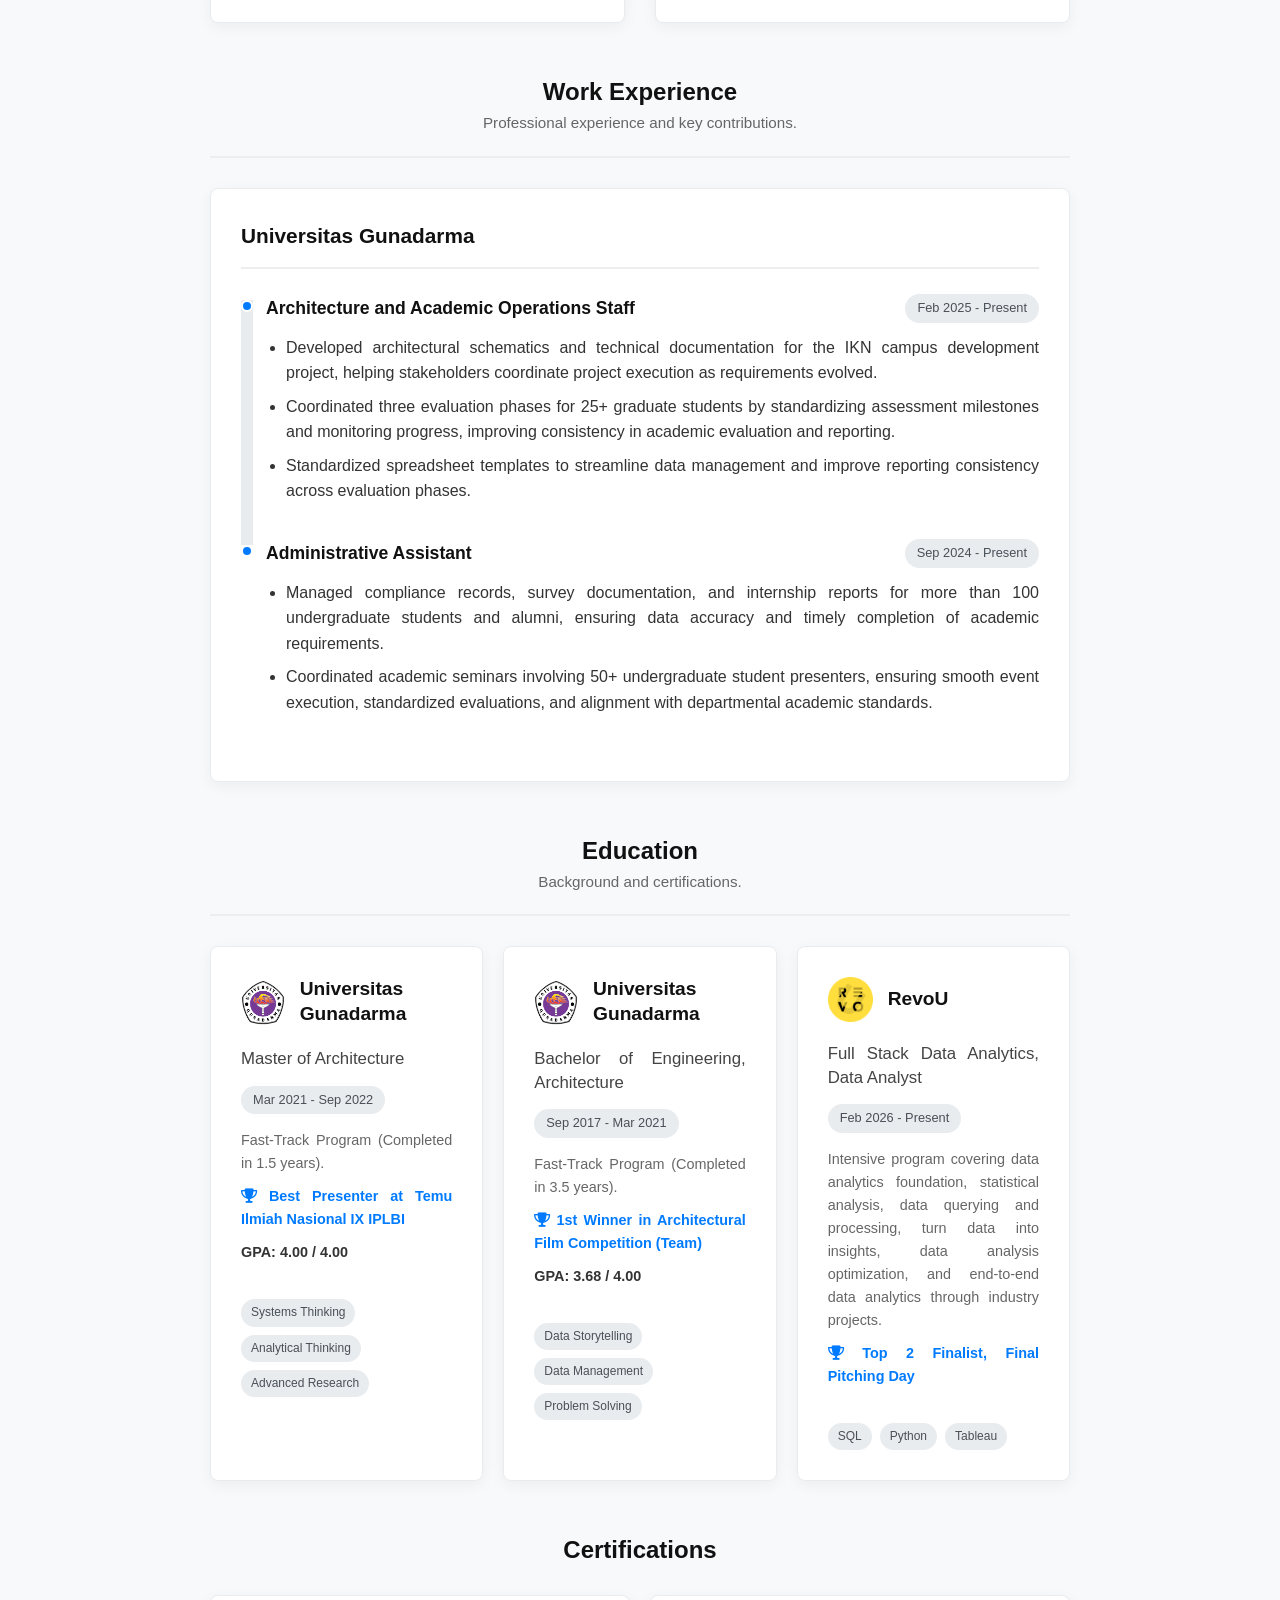
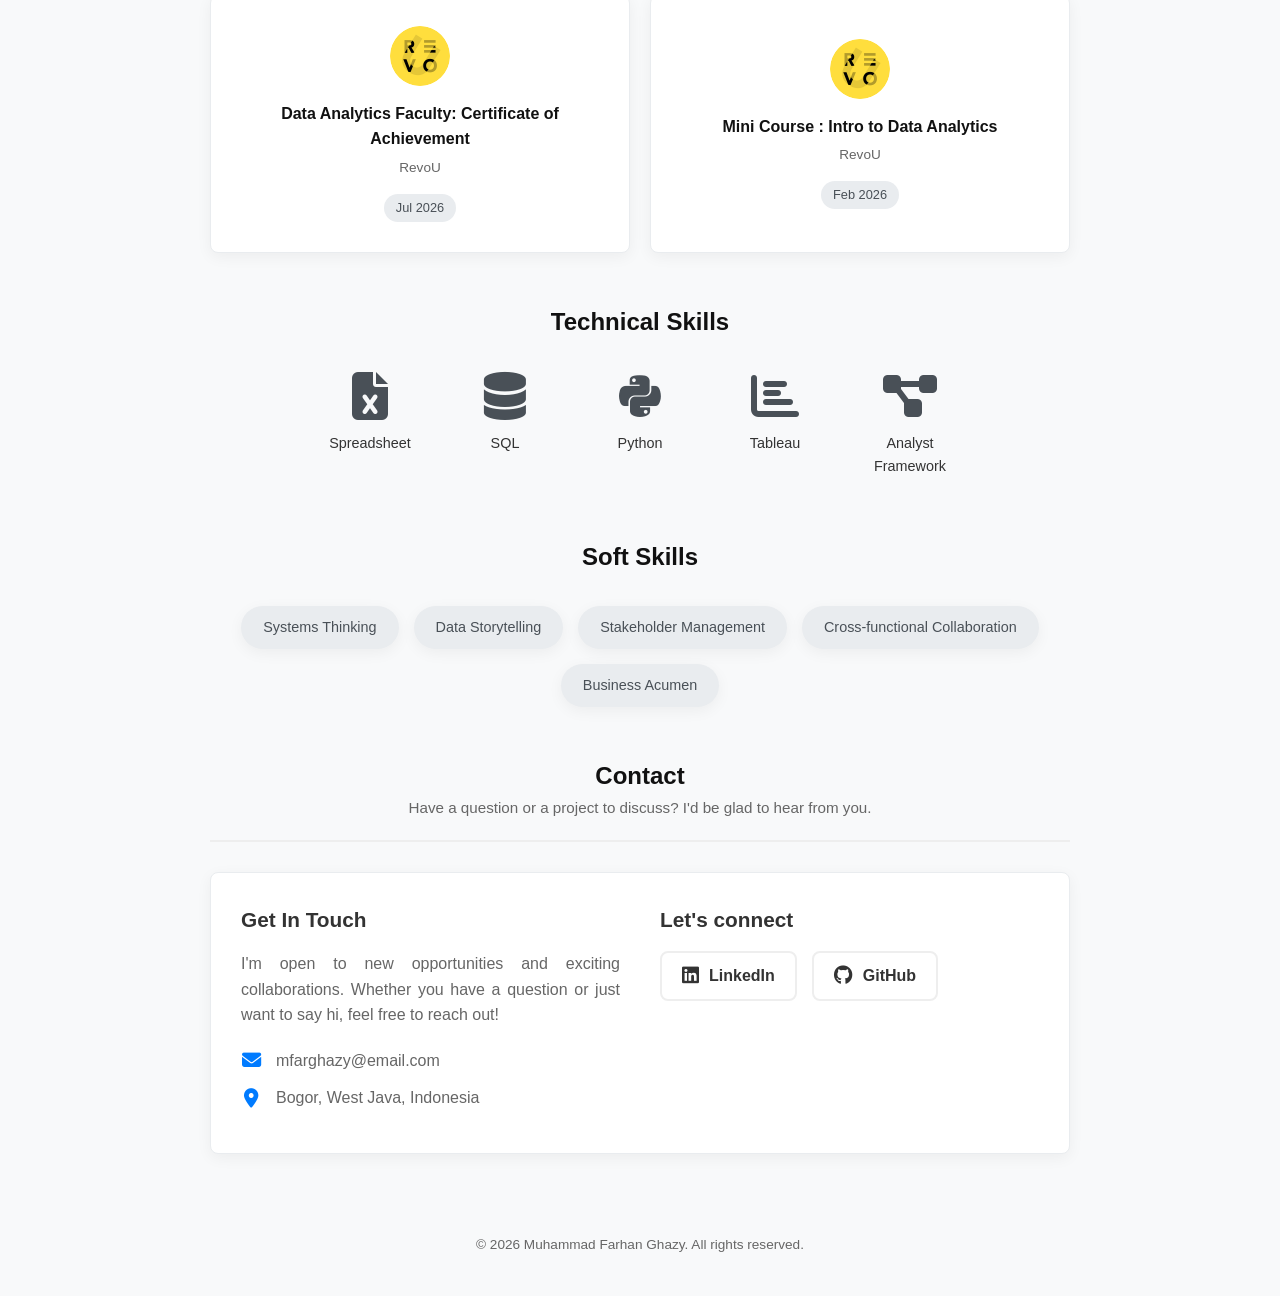
==== commit c6622ba7: "Add Project 7 and Project 8 cards to index.html Added two new project cards for Project 7 and Projec" ====
--- a/index.html
+++ b/index.html
@@ -91,6 +91,52 @@
         
         <div class="projects-grid">
 
+            <!-- Project 8 -->
+            <div class="project-card">
+                <img src="Thumbnail_8.png" alt="Thumbnail" class="project-thumb">
+                <div class="project-info">
+                    <h3>RevoU x Telkom Indonesia: Residential Broadband Customer Churn Prediction</h3>
+                    <p>Portfolio-level credit risk analysis and root-cause isolation to diagnose cohort delinquency anomalies and optimize digital lending underwriting policies.</p>
+                    <div class="tags">
+                        <span>SQL</span>
+                        <span>Tableau</span>
+                        <span>EDA</span>
+                        <span>Risk Modeling</span>
+                        <span>Cohort Analysis</span>
+                        <span>Credit Analytics</span>
+                    </div>
+                    <div class="project-actions">
+                        <a href="project-detail-8.html" class="btn-link">View Details <i class="fas fa-arrow-right"></i></a>
+                        <a href="https://drive.google.com/file/d/1GkAEMwNO3I0k7yakOTR5ztq8JNWkfuhv/view?usp=sharing" target="_blank" class="btn-slide">
+                            <i class="far fa-file-pdf"></i> Open Deck
+                        </a>
+                    </div>
+                </div>
+            </div> <!-- Tambahan </div> untuk menutup project-card 8 -->
+
+            <!-- Project 7 -->
+            <div class="project-card">
+                <img src="Thumbnail_7.png" alt="Thumbnail" class="project-thumb">
+                <div class="project-info">
+                    <h3>RevoU x Telkom Indonesia: Residential Broadband Customer Analytics Dashboard</h3>
+                    <p>Portfolio-level credit risk analysis and root-cause isolation to diagnose cohort delinquency anomalies and optimize digital lending underwriting policies.</p>
+                    <div class="tags">
+                        <span>SQL</span>
+                        <span>Tableau</span>
+                        <span>EDA</span>
+                        <span>Risk Modeling</span>
+                        <span>Cohort Analysis</span>
+                        <span>Credit Analytics</span>
+                    </div>
+                    <div class="project-actions">
+                        <a href="project-detail-7.html" class="btn-link">View Details <i class="fas fa-arrow-right"></i></a>
+                        <a href="https://drive.google.com/file/d/1RK-RPKjilaxs1kAFW_2azxVcaUH99qN-/view?usp=sharing" target="_blank" class="btn-slide">
+                            <i class="far fa-file-pdf"></i> Open Deck
+                        </a>
+                    </div>
+                </div>
+            </div> <!-- Tambahan </div> untuk menutup project-card 7 -->
+            
             <!-- Project 6 -->
             <div class="project-card">
                 <img src="Thumbnail_6.png" alt="Thumbnail" class="project-thumb">
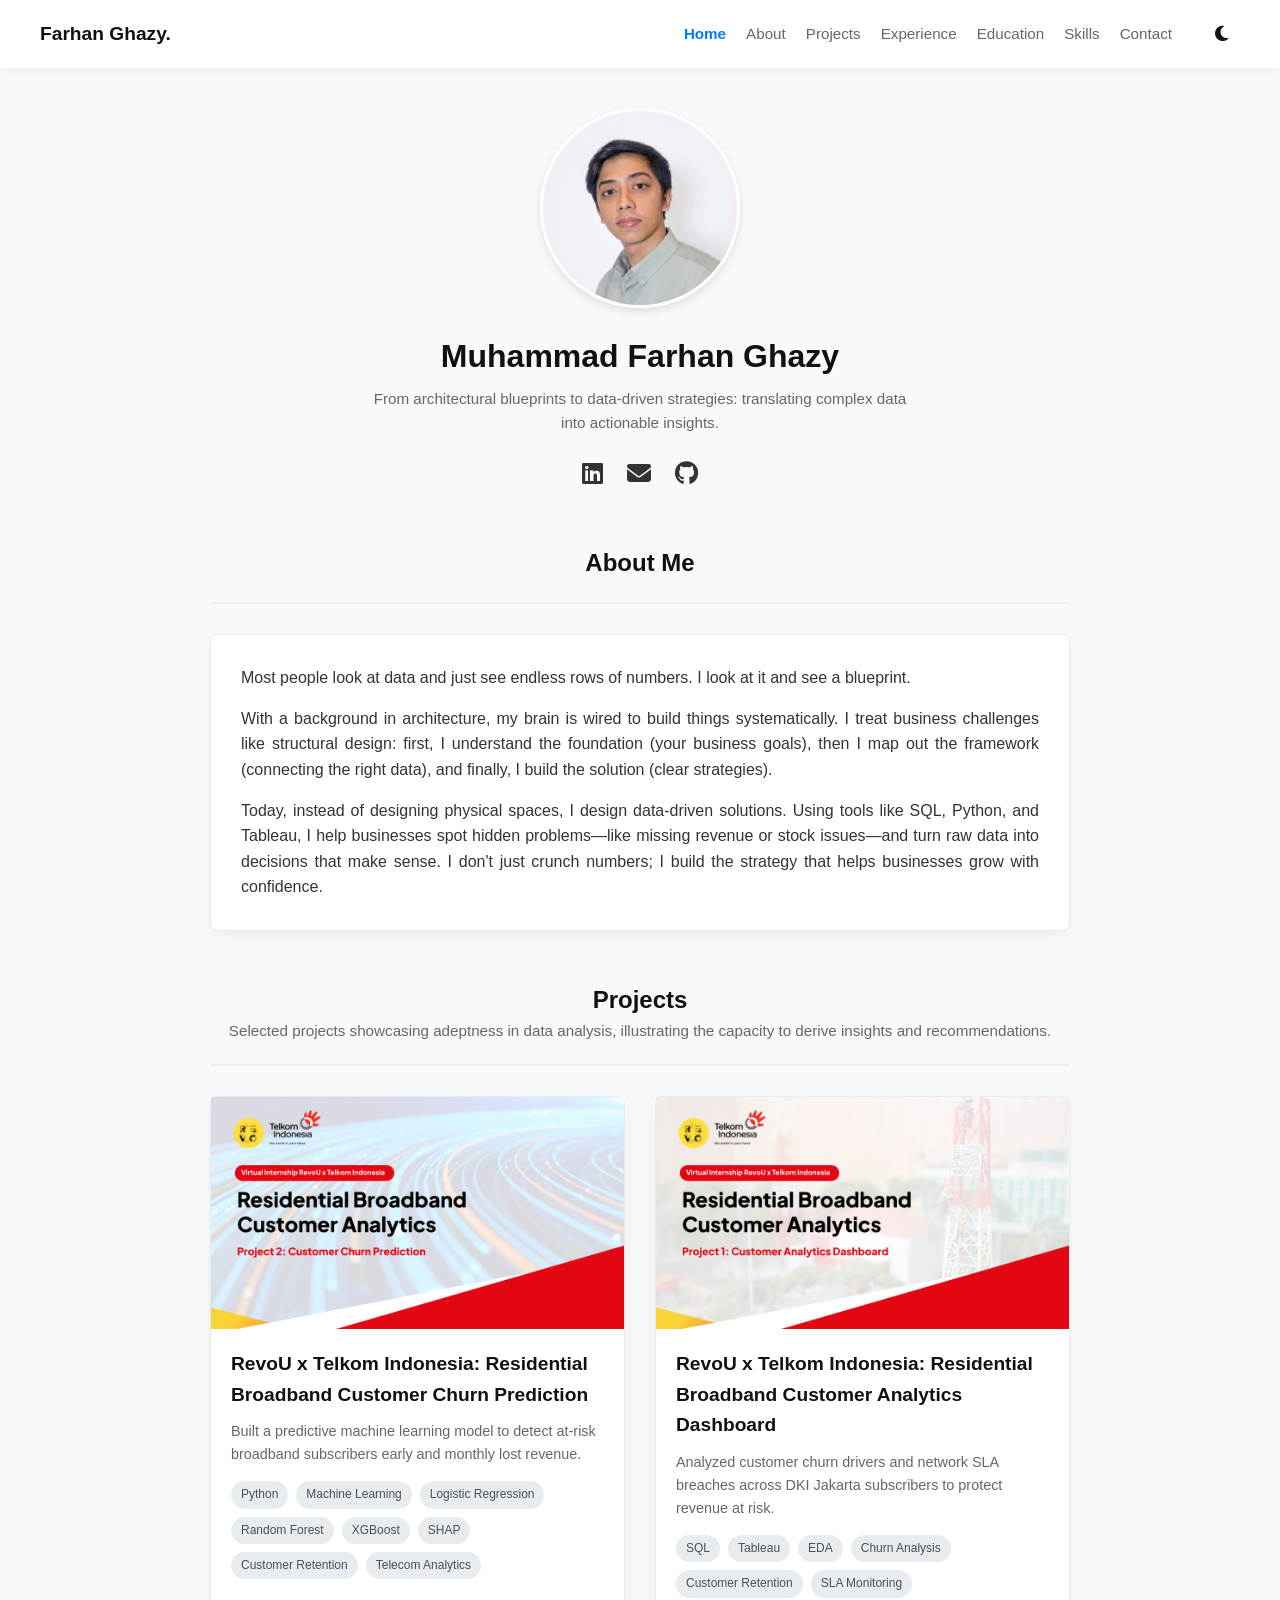
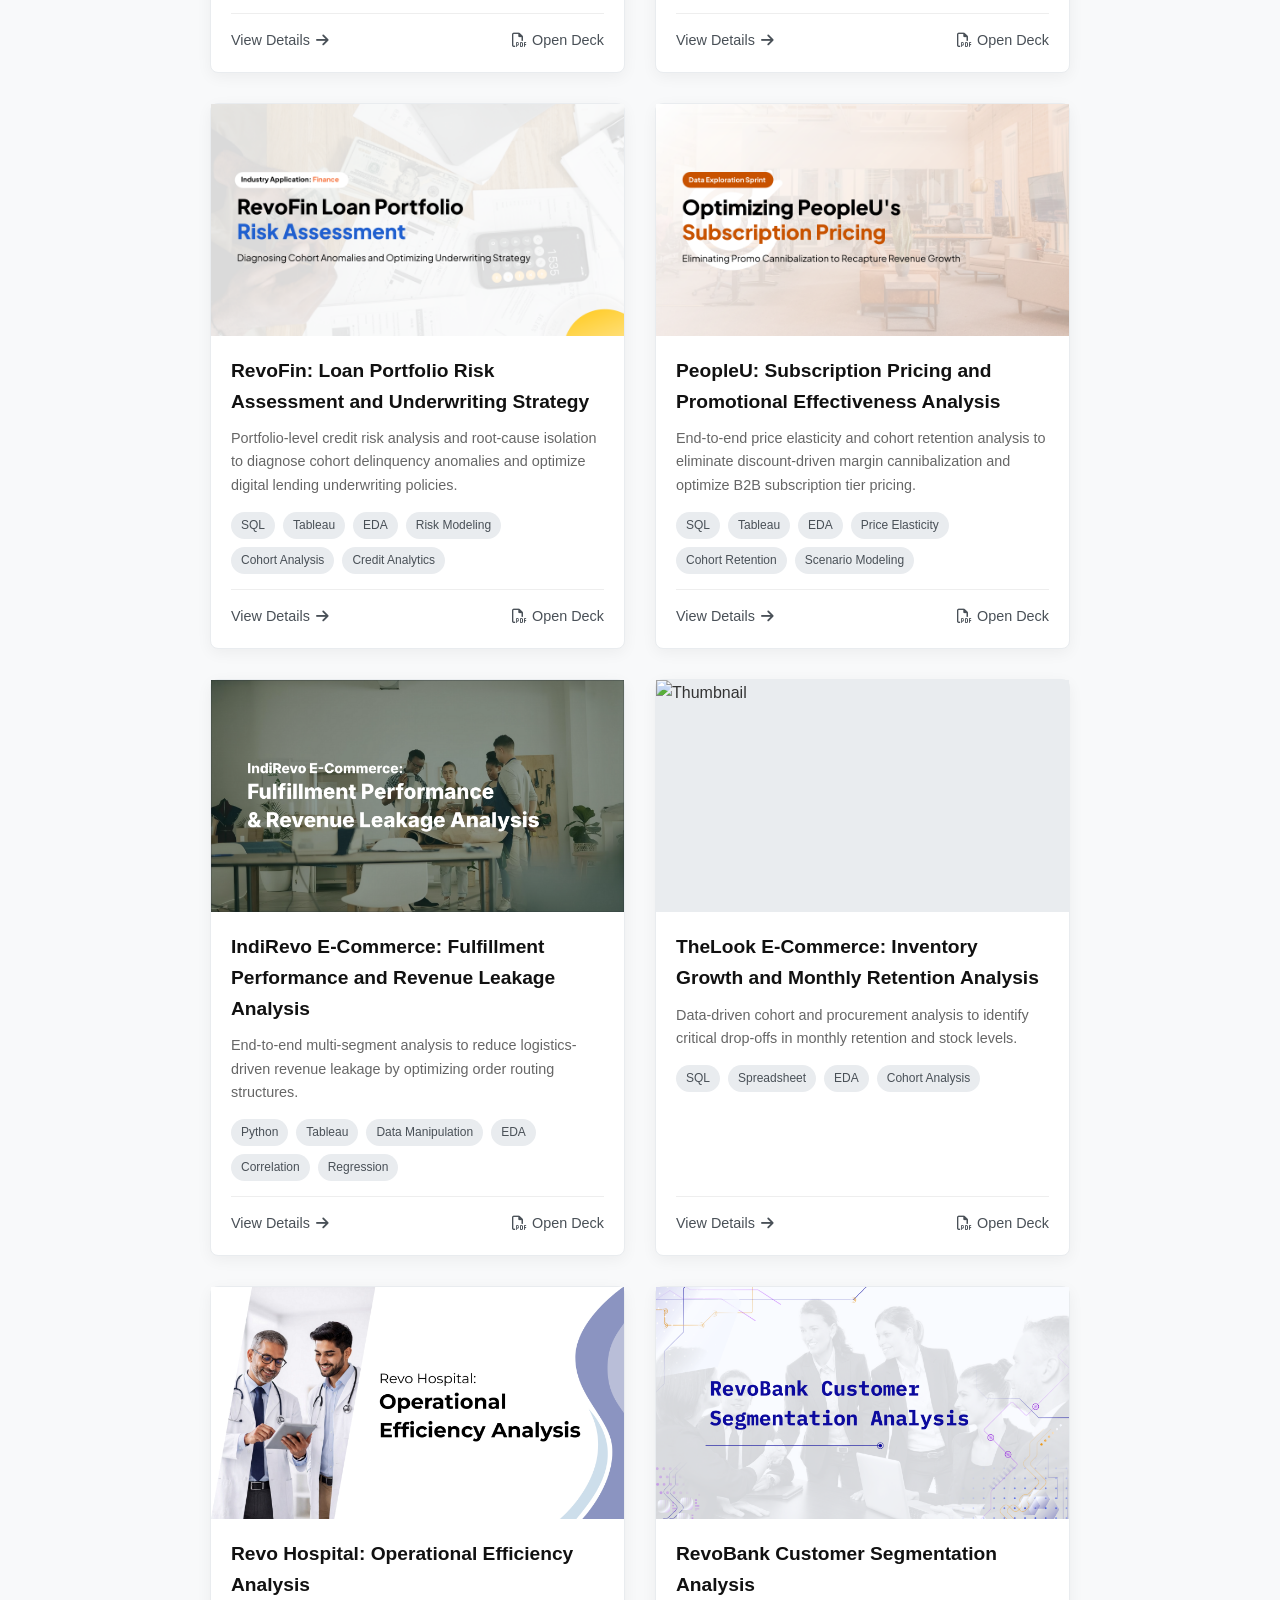
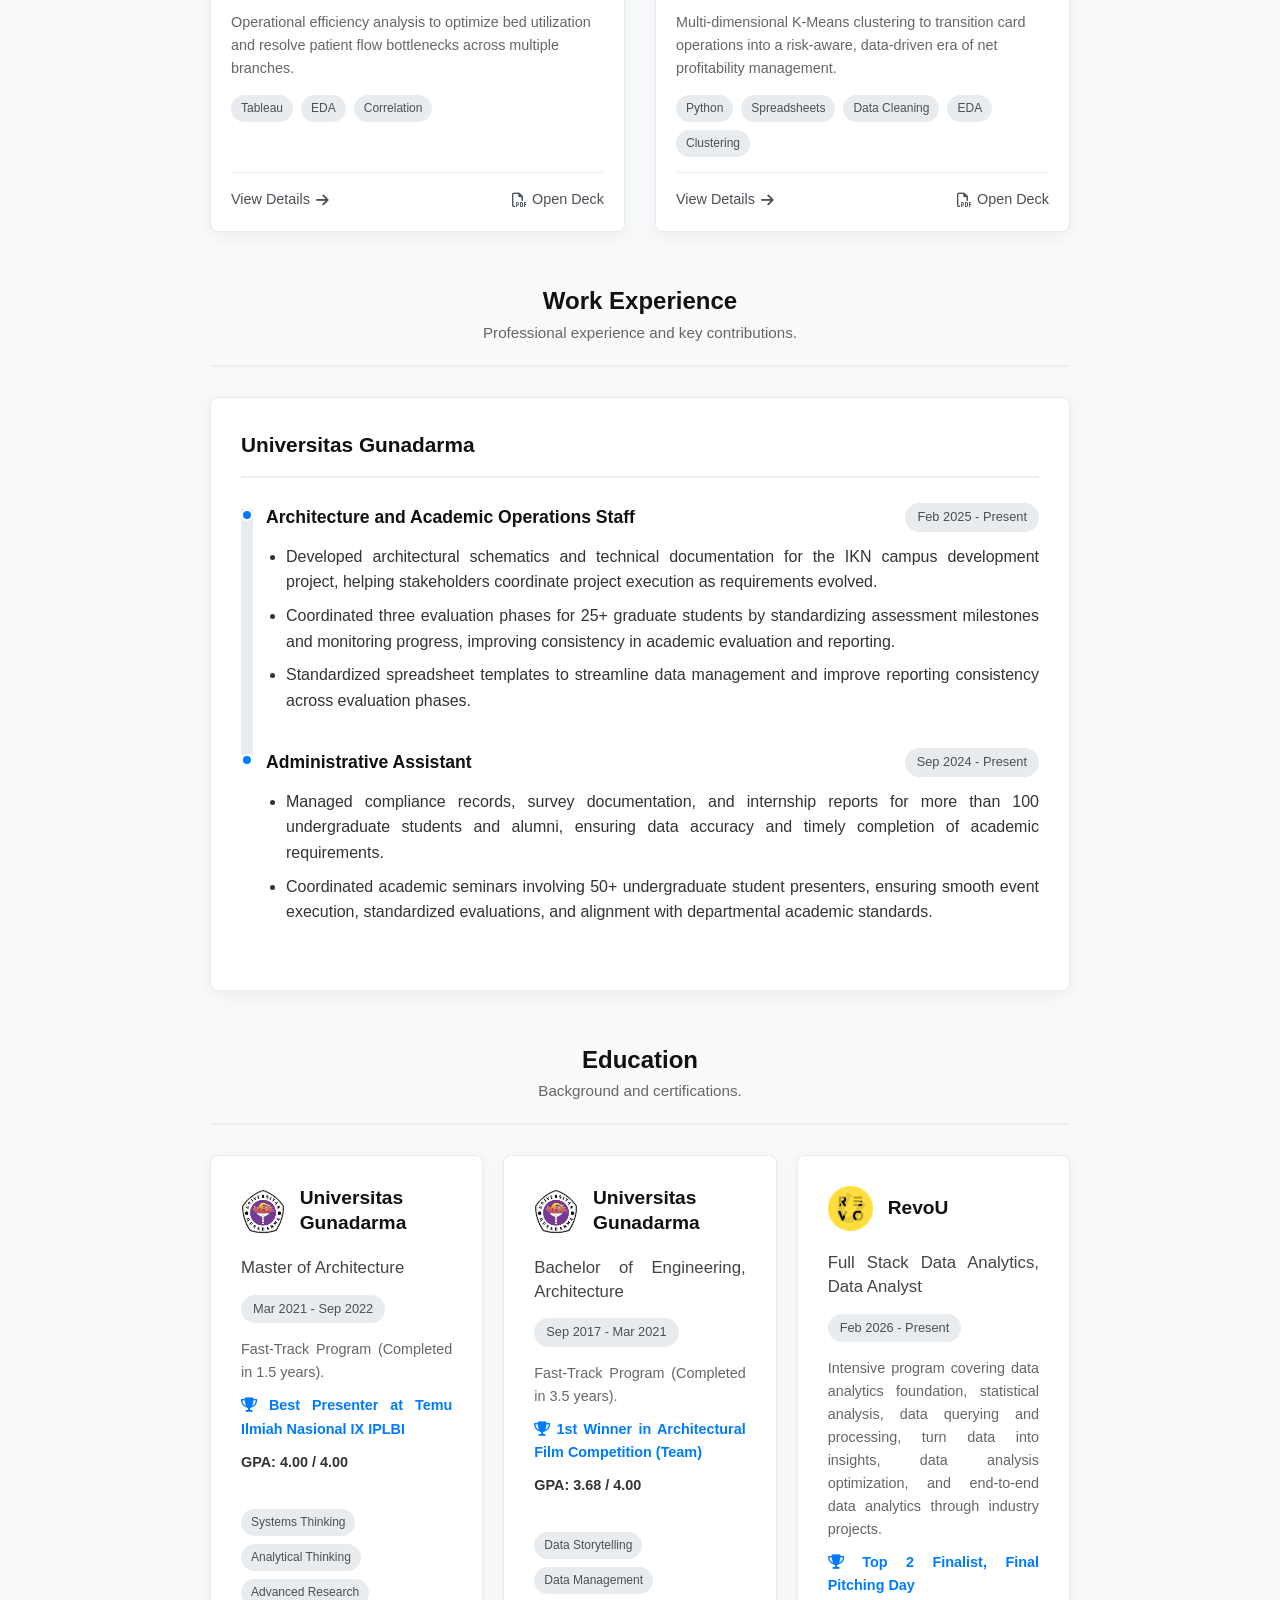
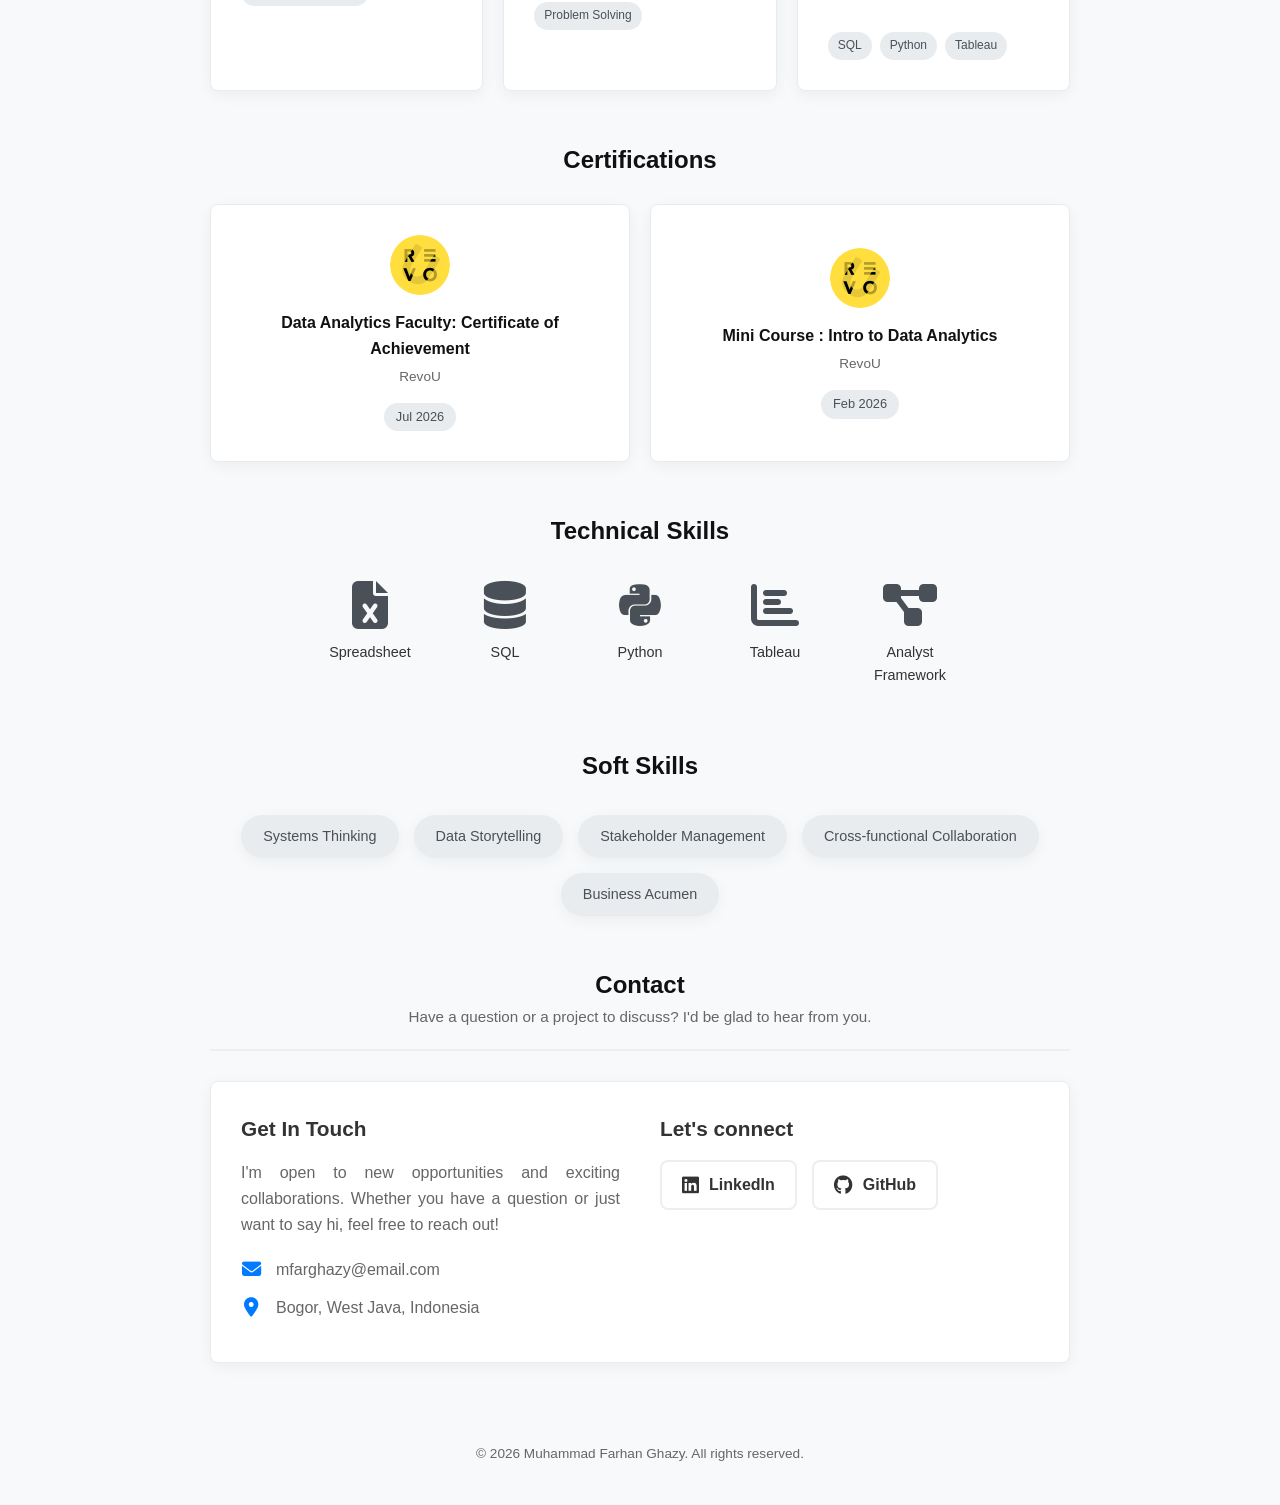
==== commit 17067190: "Revise project descriptions and update tags Updated project descriptions to reflect new insights and" ====
--- a/index.html
+++ b/index.html
@@ -96,37 +96,39 @@
                 <img src="Thumbnail_8.png" alt="Thumbnail" class="project-thumb">
                 <div class="project-info">
                     <h3>RevoU x Telkom Indonesia: Residential Broadband Customer Churn Prediction</h3>
-                    <p>Portfolio-level credit risk analysis and root-cause isolation to diagnose cohort delinquency anomalies and optimize digital lending underwriting policies.</p>
+                    <p>Built a predictive machine learning model to detect at-risk broadband subscribers early and monthly lost revenue.</p>
+                    <div class="tags">
+                        <span>Python</span>
+                        <span>Machine Learning</span>
+                        <span>Logistic Regression</span>
+                        <span>Random Forest</span>
+                        <span>XGBoost</span>
+                        <span>SHAP</span>
+                        <span>Customer Retention</span>
+                        <span>Telecom Analytics</span>
+                    </div>
+                    <div class="project-actions">
+                        <a href="project-detail-8.html" class="btn-link">View Details <i class="fas fa-arrow-right"></i></a>
+                        <a href="https://drive.google.com/file/d/1GkAEMwNO3I0k7yakOTR5ztq8JNWkfuhv/view?usp=sharing" target="_blank" class="btn-slide">
+                            <i class="far fa-file-pdf"></i> Open Deck
+                        </a>
+                    </div>
+                </div>
+            </div> <!-- Tambahan </div> untuk menutup project-card 8 -->
+
+            <!-- Project 7 -->
+            <div class="project-card">
+                <img src="Thumbnail_7.png" alt="Thumbnail" class="project-thumb">
+                <div class="project-info">
+                    <h3>RevoU x Telkom Indonesia: Residential Broadband Customer Analytics Dashboard</h3>
+                    <p>Analyzed customer churn drivers and network SLA breaches across DKI Jakarta subscribers to protect revenue at risk.</p>
                     <div class="tags">
                         <span>SQL</span>
                         <span>Tableau</span>
                         <span>EDA</span>
-                        <span>Risk Modeling</span>
-                        <span>Cohort Analysis</span>
-                        <span>Credit Analytics</span>
-                    </div>
-                    <div class="project-actions">
-                        <a href="project-detail-8.html" class="btn-link">View Details <i class="fas fa-arrow-right"></i></a>
-                        <a href="https://drive.google.com/file/d/1GkAEMwNO3I0k7yakOTR5ztq8JNWkfuhv/view?usp=sharing" target="_blank" class="btn-slide">
-                            <i class="far fa-file-pdf"></i> Open Deck
-                        </a>
-                    </div>
-                </div>
-            </div> <!-- Tambahan </div> untuk menutup project-card 8 -->
-
-            <!-- Project 7 -->
-            <div class="project-card">
-                <img src="Thumbnail_7.png" alt="Thumbnail" class="project-thumb">
-                <div class="project-info">
-                    <h3>RevoU x Telkom Indonesia: Residential Broadband Customer Analytics Dashboard</h3>
-                    <p>Portfolio-level credit risk analysis and root-cause isolation to diagnose cohort delinquency anomalies and optimize digital lending underwriting policies.</p>
-                    <div class="tags">
-                        <span>SQL</span>
-                        <span>Tableau</span>
-                        <span>EDA</span>
-                        <span>Risk Modeling</span>
-                        <span>Cohort Analysis</span>
-                        <span>Credit Analytics</span>
+                        <span>Churn Analysis</span>
+                        <span>Customer Retention</span>
+                        <span>SLA Monitoring</span>
                     </div>
                     <div class="project-actions">
                         <a href="project-detail-7.html" class="btn-link">View Details <i class="fas fa-arrow-right"></i></a>
--- a/style.css
+++ b/style.css
@@ -223,8 +223,9 @@
 
 .project-thumb {
     width: 100%;
-    height: 180px;
-    object-fit: cover;
+    aspect-ratio: 16 / 9;
+    object-fit: contain; /* atau object-fit: cover; */
+    background-color: var(--bg-badge); /* Opsional: memberi warna latar jika ada space */
 }
 
 .project-info {
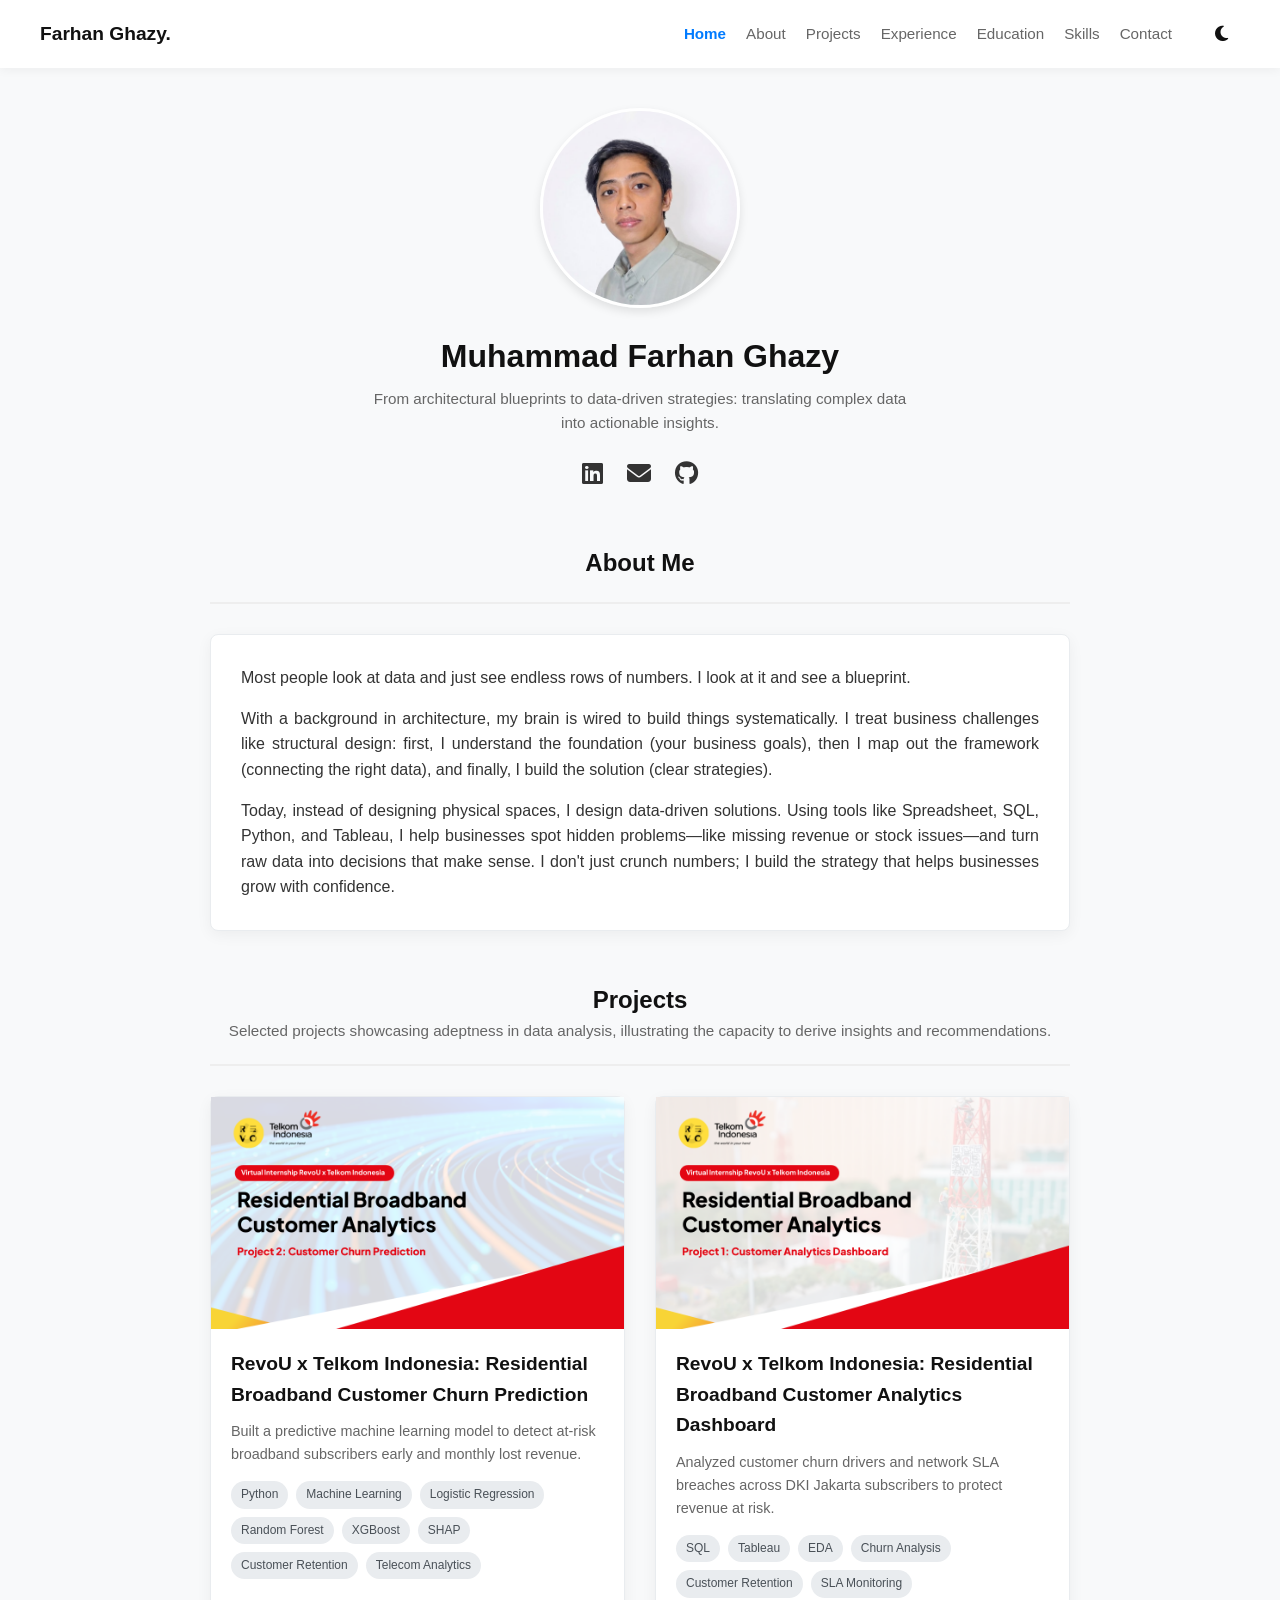
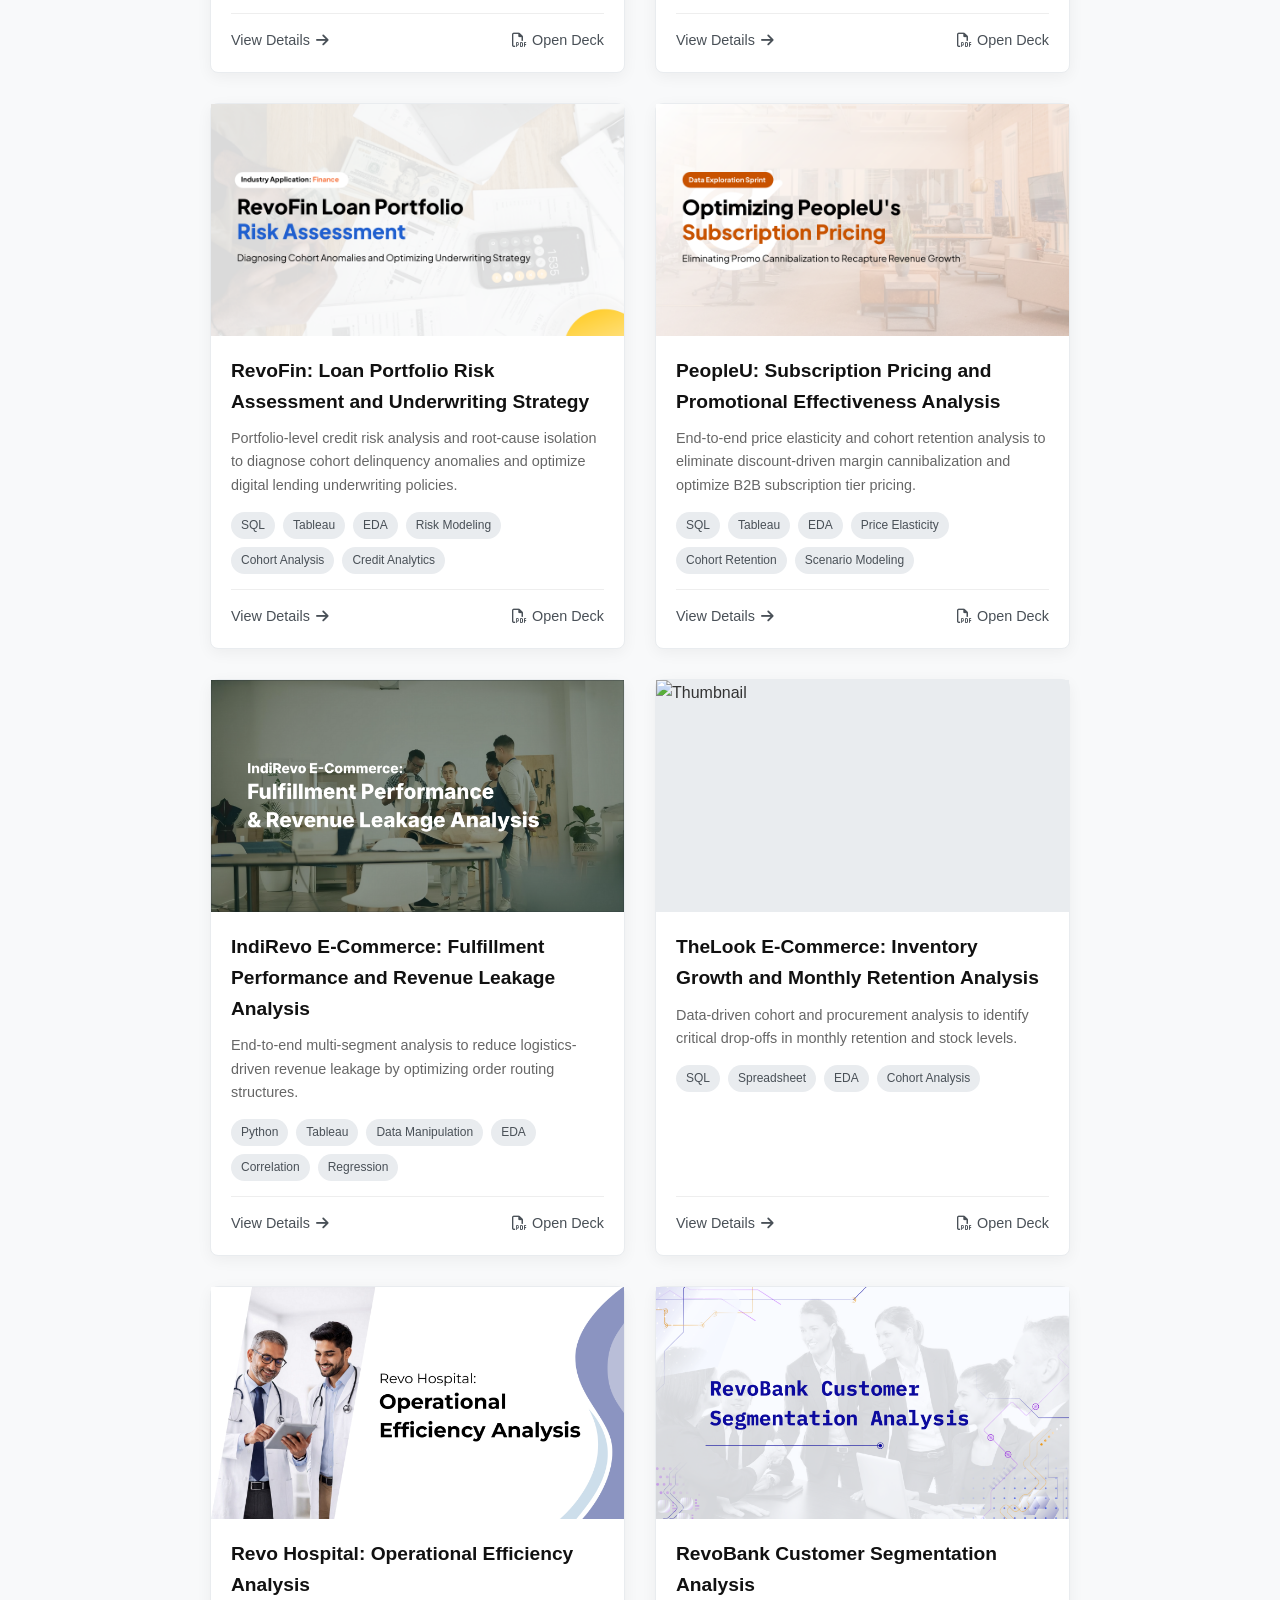
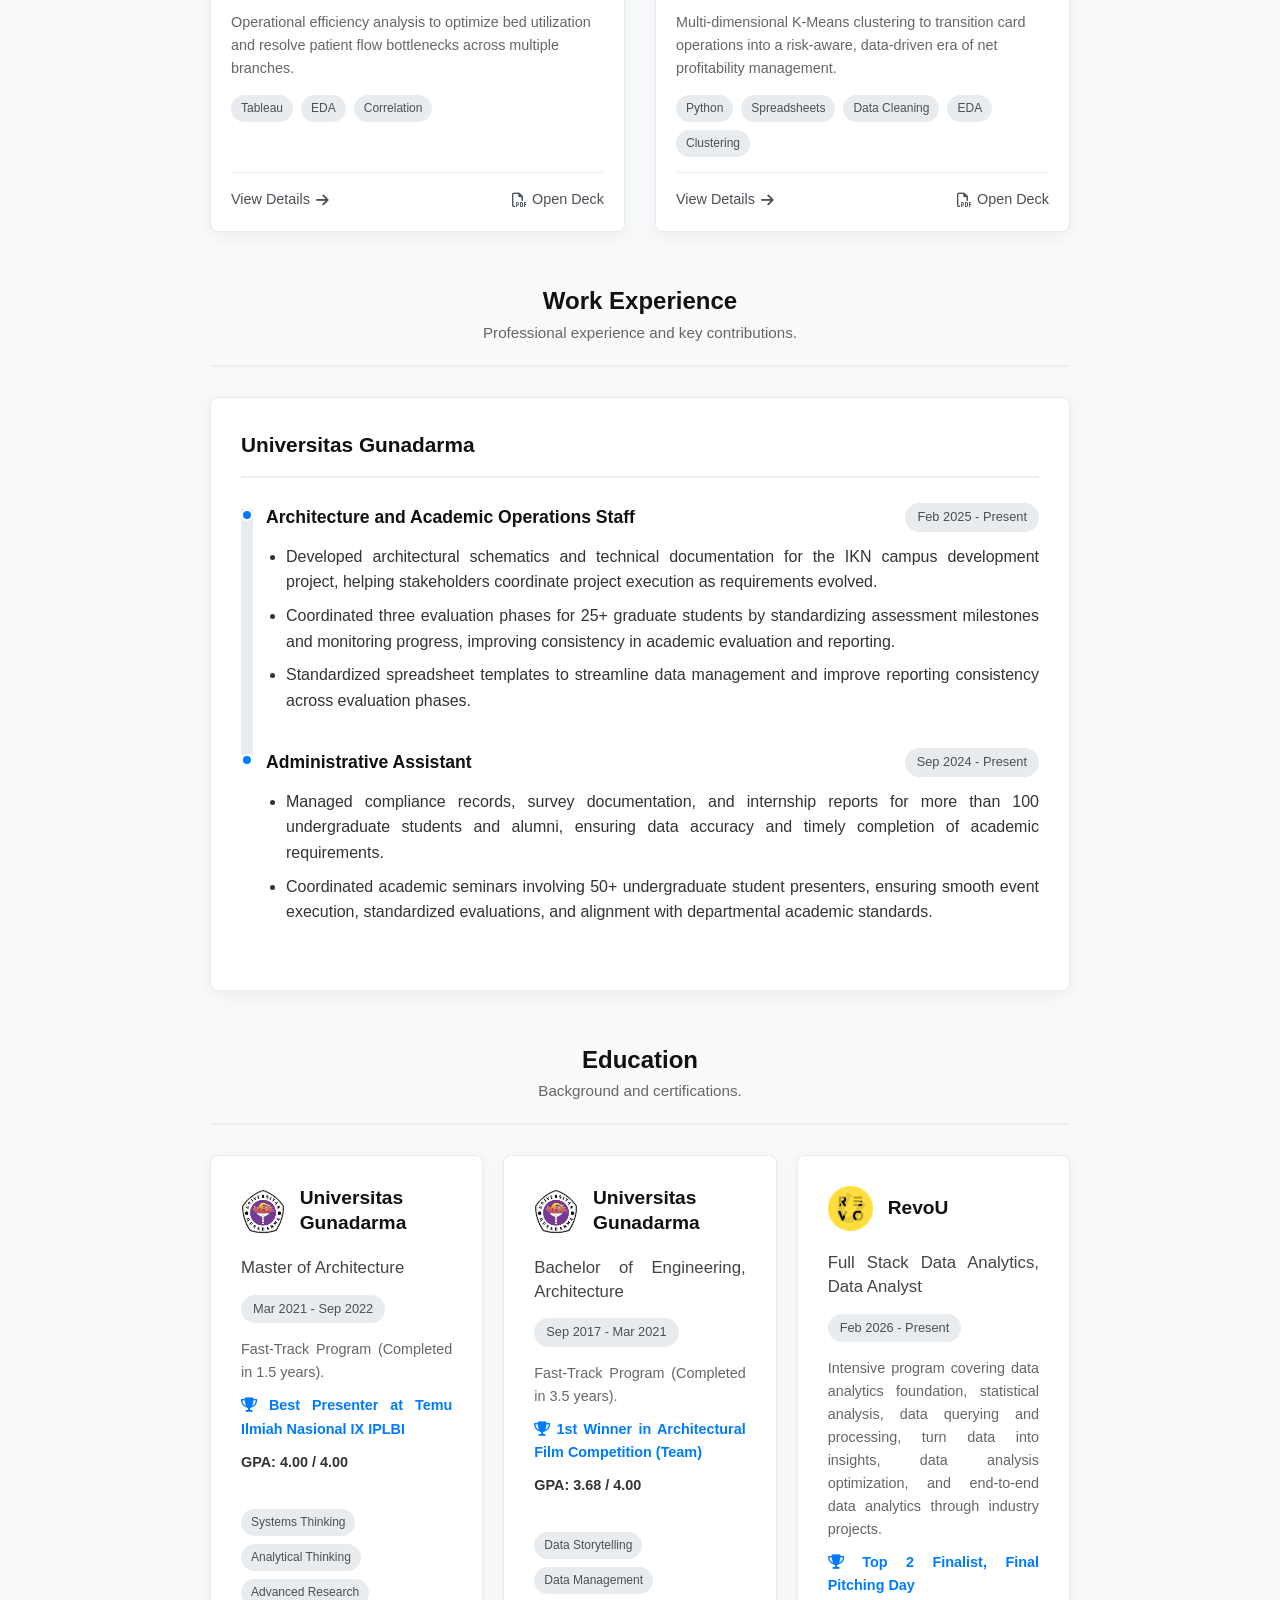
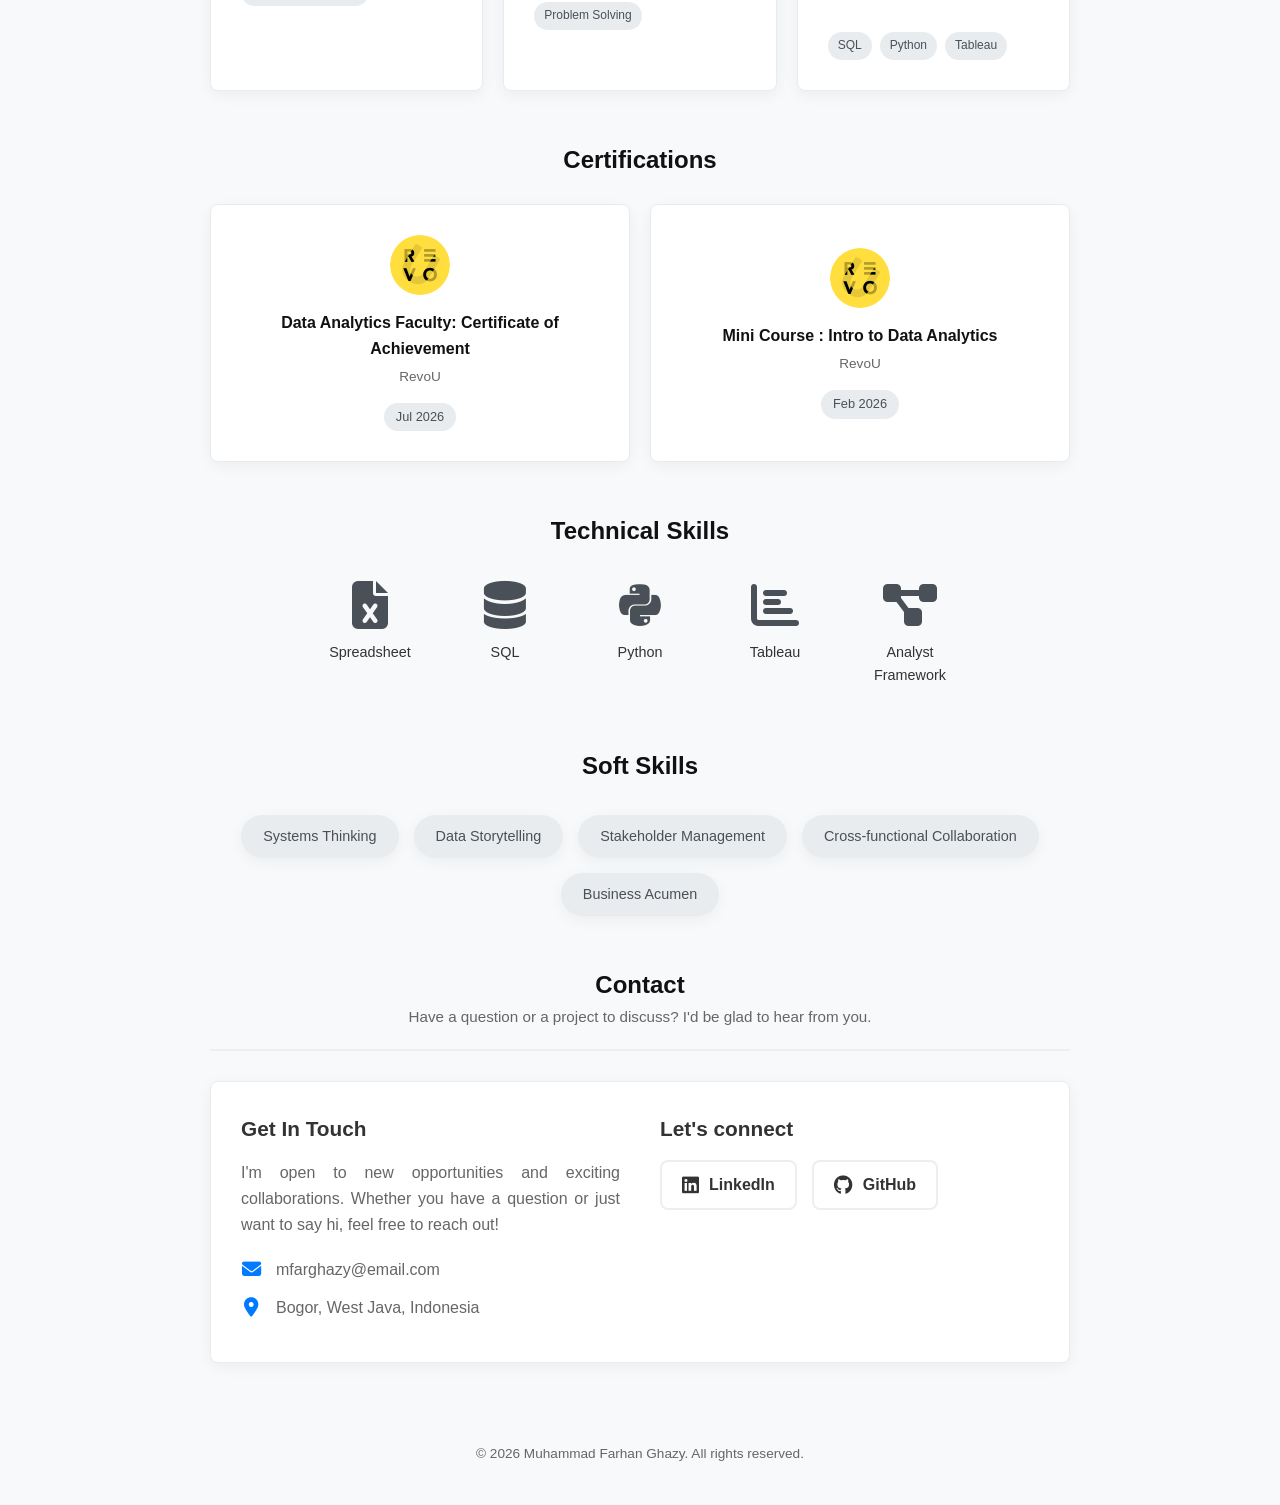
==== commit fc4d4f23: "Update tools mentioned in company description" ====
--- a/index.html
+++ b/index.html
@@ -48,7 +48,7 @@
         <div class="company-card" style="margin-top: 0;">
             <p style="margin-bottom: 15px;">Most people look at data and just see endless rows of numbers. I look at it and see a blueprint.</p> 
            <p style="margin-bottom: 15px;">With a background in architecture, my brain is wired to build things systematically. I treat business challenges like structural design: first, I understand the foundation (your business goals), then I map out the framework (connecting the right data), and finally, I build the solution (clear strategies).</p>
-            <p>Today, instead of designing physical spaces, I design data-driven solutions. Using tools like SQL, Python, and Tableau, I help businesses spot hidden problems—like missing revenue or stock issues—and turn raw data into decisions that make sense. I don't just crunch numbers; I build the strategy that helps businesses grow with confidence.</p>
+            <p>Today, instead of designing physical spaces, I design data-driven solutions. Using tools like Spreadsheet, SQL, Python, and Tableau, I help businesses spot hidden problems—like missing revenue or stock issues—and turn raw data into decisions that make sense. I don't just crunch numbers; I build the strategy that helps businesses grow with confidence.</p>
         </div>
     </section>
 
